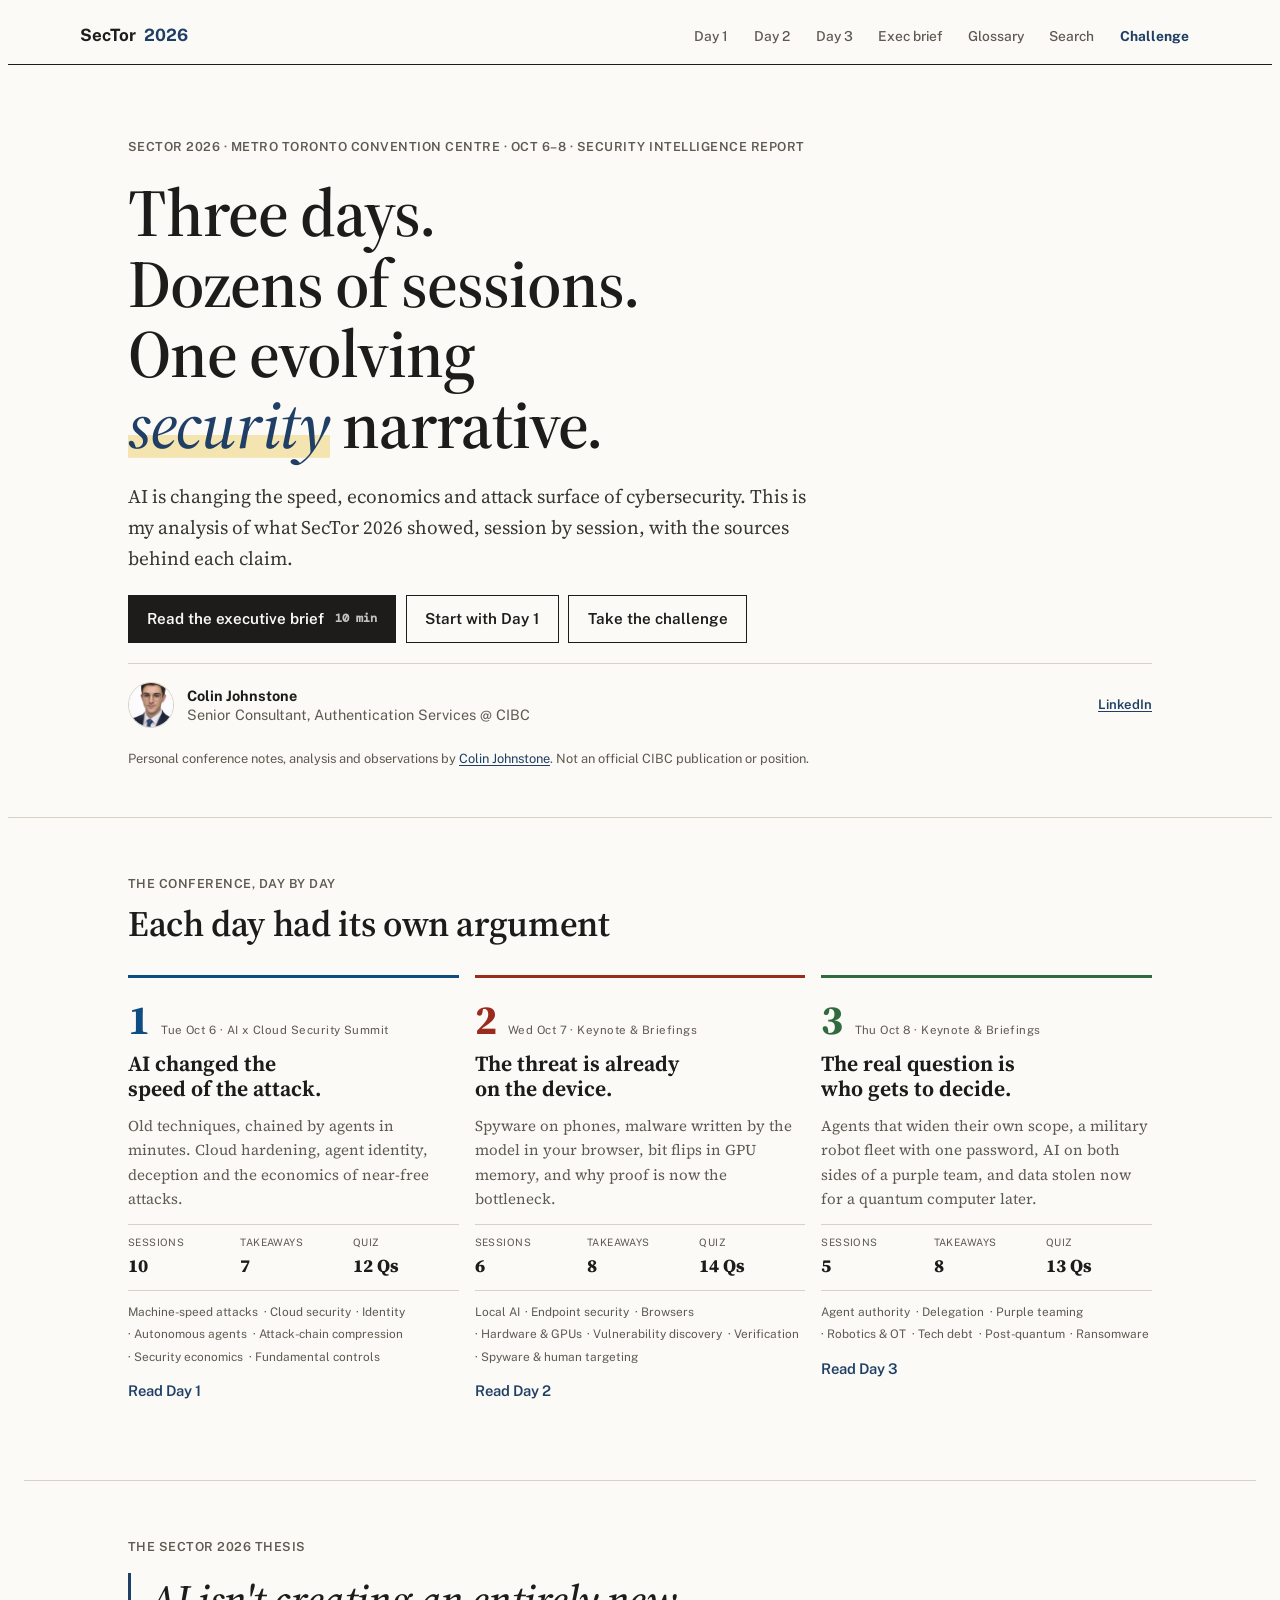
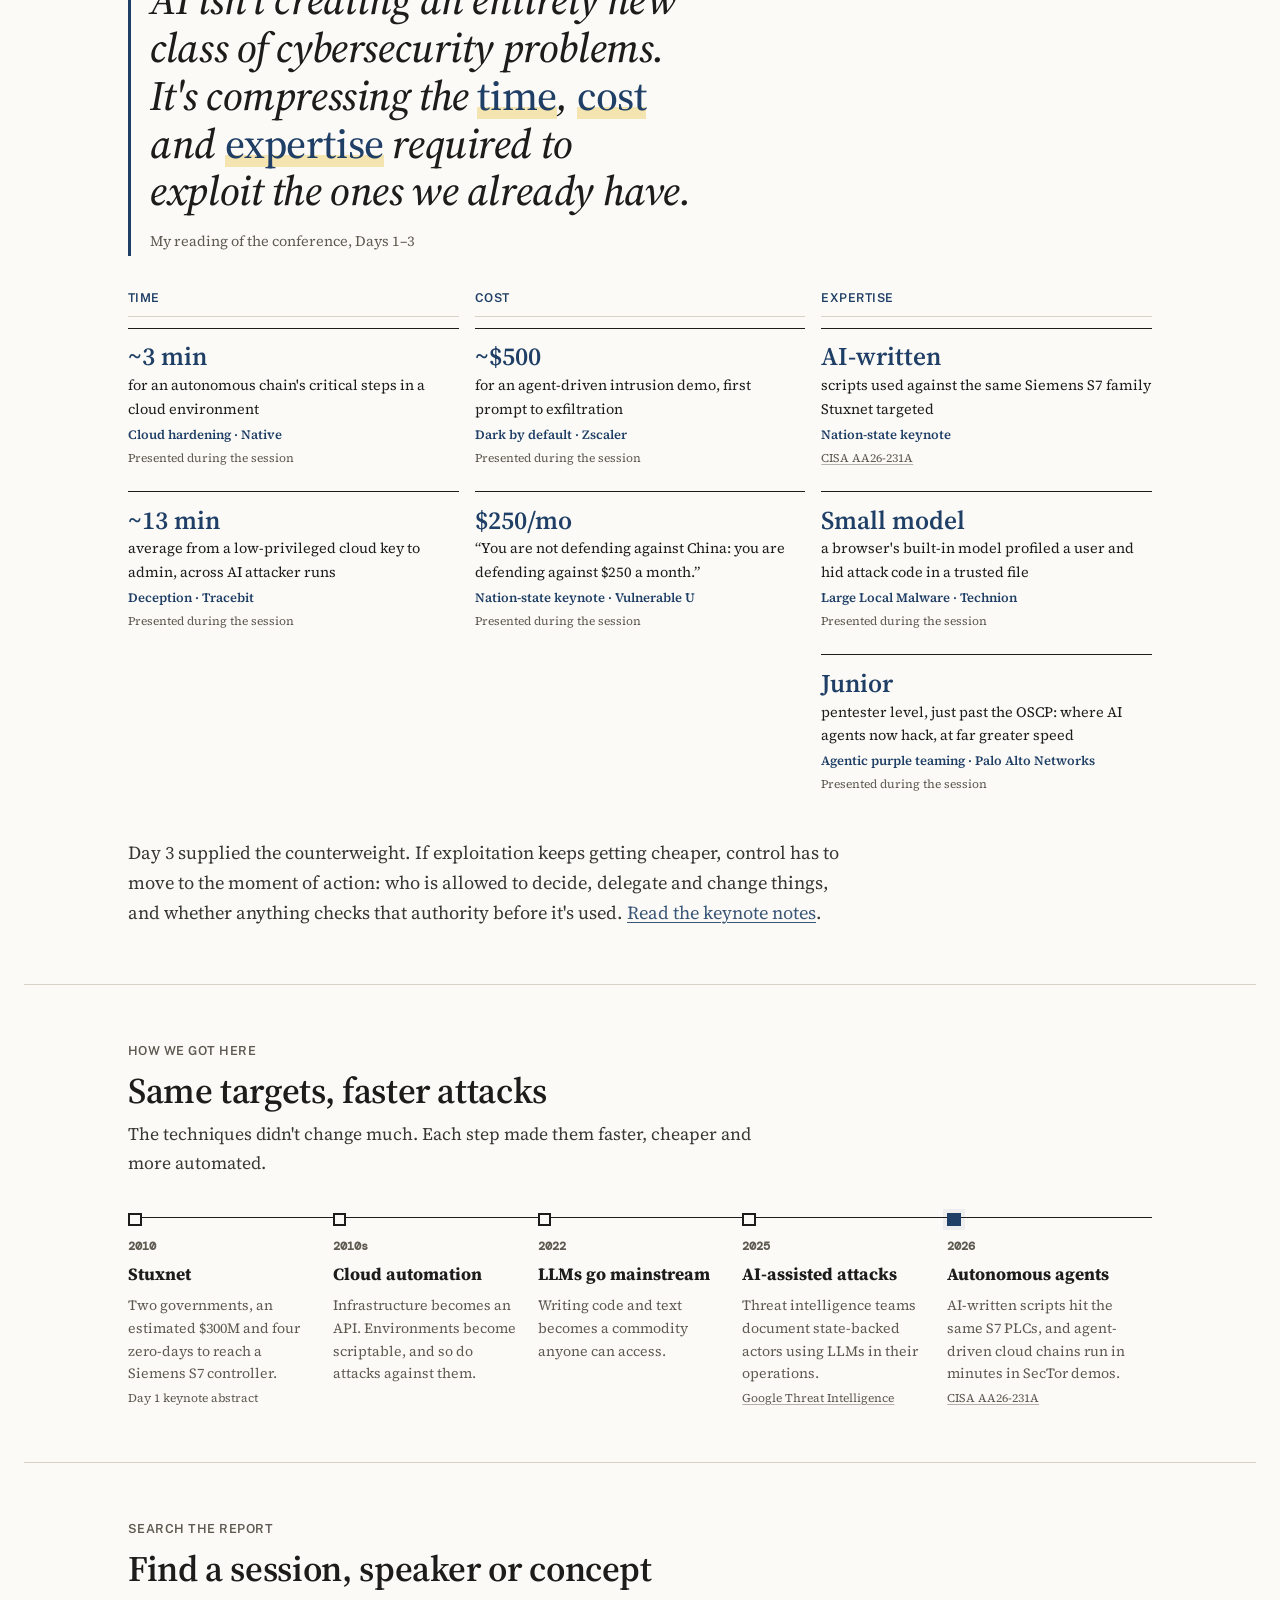
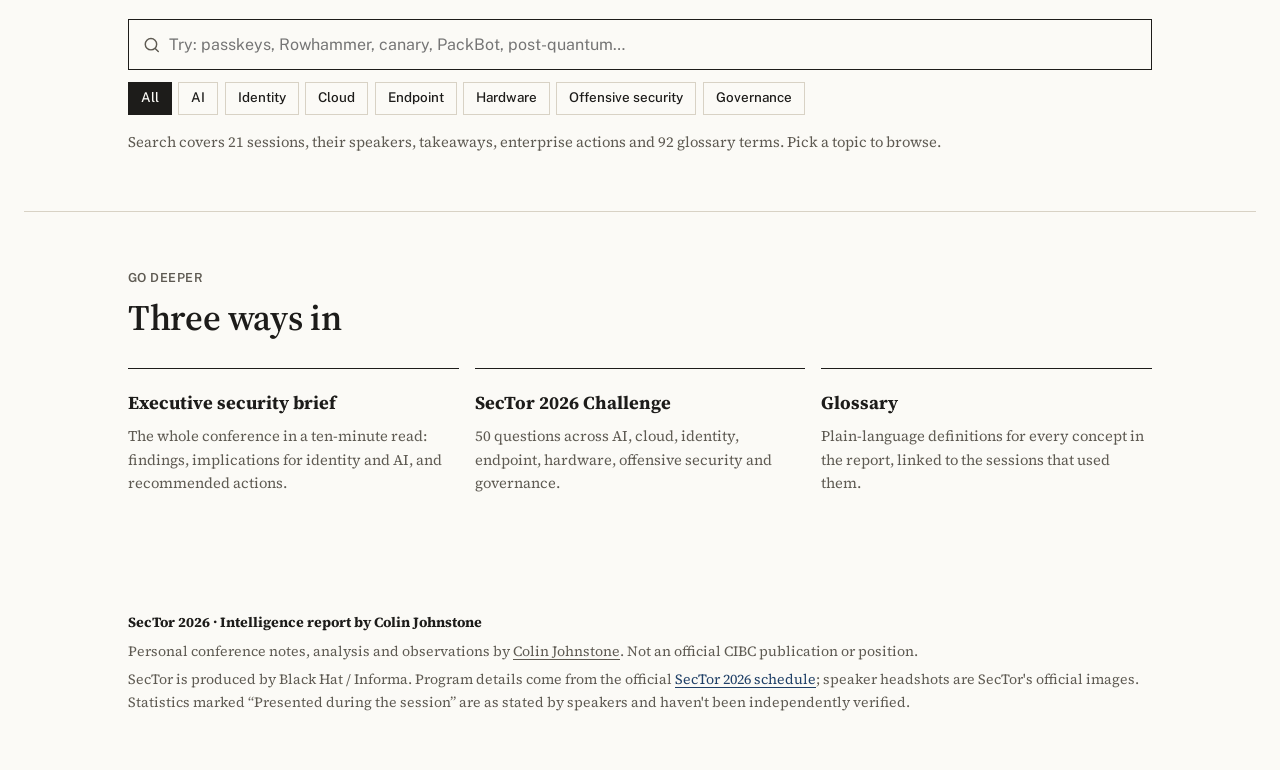
==== index.html @ a6cbb733 "Add Day 3: who gets to decide - Day 3 page (keynote, agentic purple teaming, PackBot/FirstLook, harv" ====
<!doctype html>
<html lang="en">
<head>
<meta charset="utf-8">
<meta name="viewport" content="width=device-width,initial-scale=1,viewport-fit=cover">
<title>SecTor 2026 Intelligence Report</title>
<meta name="description" content="Colin Johnstone's analysis of SecTor 2026 in Toronto: how AI is compressing the time, cost and expertise needed to exploit existing security weaknesses. Personal conference notes, not an official CIBC publication.">
<link rel="preconnect" href="https://fonts.googleapis.com">
<link rel="preconnect" href="https://fonts.gstatic.com" crossorigin>
<link rel="stylesheet" href="https://fonts.googleapis.com/css2?family=Source+Serif+4:ital,opsz,wght@0,8..60,400..700;1,8..60,400..600&family=Public+Sans:wght@400..700&family=DM+Mono:wght@400;500&display=swap">
<link rel="stylesheet" href="assets/base.css?v=20261008a">
<link rel="stylesheet" href="assets/site.css?v=20261008a">
<link rel="stylesheet" href="assets/report.css?v=20261008a">
</head>
<body class="site">
<header class="bar"><div class="bar-in">
  <a class="brand" href="./"><i class="dot"></i>SecTor <span>2026</span></a>
  <nav aria-label="Site">
    <a href="day-1/">Day 1</a>
    <a href="day-2/">Day 2</a>
    <a href="day-3/">Day 3</a>
    <a href="brief/">Exec brief</a>
    <a href="glossary/">Glossary</a>
    <a href="#search"><svg class="i"><use href="#i-search"/></svg>Search</a>
    <a href="challenge/" class="quiz-link"><svg class="i"><use href="#i-trophy"/></svg>Challenge</a>
  </nav>
</div></header>

<main>
<section class="home-hero"><div class="wrap-wide">
  <p class="eyebrow"><svg class="i"><use href="#i-pin"/></svg>SecTor 2026 · Metro Toronto Convention Centre · Oct 6–8 · Security intelligence report</p>
  <h1 id="h1">Three days. Dozens of sessions. One evolving <em>security</em> narrative.</h1>
  <p class="lead">AI is changing the speed, economics and attack surface of cybersecurity. This is my analysis of what SecTor 2026 showed, session by session, with the sources behind each claim.</p>
  <div class="cta">
    <a class="btn" href="brief/"><svg class="i"><use href="#i-note"/></svg>Read the executive brief <small>10 min</small></a>
    <a class="btn ghost" href="day-1/"><svg class="i"><use href="#i-arrow"/></svg>Start with Day 1</a>
    <a class="btn ghost" href="challenge/"><svg class="i"><use href="#i-trophy"/></svg>Take the challenge</a>
  </div>
  <div class="byline"><img class="me" src="assets/colin.jpg" alt="Colin Johnstone" width="46" height="46"><div class="who"><a href="https://www.linkedin.com/in/colin-johnstone-7a982a187/" rel="author">Colin Johnstone</a><span>Senior Consultant, Authentication Services @ CIBC</span></div><a class="li" href="https://www.linkedin.com/in/colin-johnstone-7a982a187/">LinkedIn</a></div>
  <p class="disclaimer"><svg class="i"><use href="#i-note"/></svg>Personal conference notes, analysis and observations by <a href="https://www.linkedin.com/in/colin-johnstone-7a982a187/" rel="author">Colin Johnstone</a>. Not an official CIBC publication or position.</p>
</div></section>

<section id="days"><div class="wrap-wide">
  <div class="sec-head"><p class="eyebrow"><svg class="i"><use href="#i-clock"/></svg>The conference, day by day</p><h2>Each day had its own argument</h2></div>
  <div class="daygrid">
    <a class="daycard d1" href="day-1/">
      <div class="dc-top"><span class="dc-n">1</span><span class="dc-when">Tue Oct 6 · AI x Cloud Security Summit</span></div>
      <h3>AI changed the speed of the attack.</h3>
      <p>Old techniques, chained by agents in minutes. Cloud hardening, agent identity, deception and the economics of near-free attacks.</p>
      <dl class="dc-facts"><div><dt>Sessions</dt><dd>10</dd></div><div><dt>Takeaways</dt><dd>7</dd></div><div><dt>Quiz</dt><dd>12 Qs</dd></div></dl>
      <ul class="topics"><li>Machine-speed attacks</li><li>Cloud security</li><li>Identity</li><li>Autonomous agents</li><li>Attack-chain compression</li><li>Security economics</li><li>Fundamental controls</li></ul>
      <span class="go">Read Day 1<svg class="i"><use href="#i-arrow"/></svg></span>
    </a>
    <a class="daycard d2" href="day-2/">
      <div class="dc-top"><span class="dc-n">2</span><span class="dc-when">Wed Oct 7 · Keynote & Briefings</span></div>
      <h3>The threat is already on the device.</h3>
      <p>Spyware on phones, malware written by the model in your browser, bit flips in GPU memory, and why proof is now the bottleneck.</p>
      <dl class="dc-facts"><div><dt>Sessions</dt><dd>6</dd></div><div><dt>Takeaways</dt><dd>8</dd></div><div><dt>Quiz</dt><dd>14 Qs</dd></div></dl>
      <ul class="topics"><li>Local AI</li><li>Endpoint security</li><li>Browsers</li><li>Hardware & GPUs</li><li>Vulnerability discovery</li><li>Verification</li><li>Spyware & human targeting</li></ul>
      <span class="go">Read Day 2<svg class="i"><use href="#i-arrow"/></svg></span>
    </a>
    <a class="daycard d3" href="day-3/">
      <div class="dc-top"><span class="dc-n">3</span><span class="dc-when">Thu Oct 8 · Keynote & Briefings</span></div>
      <h3>The real question is who gets to decide.</h3>
      <p>Agents that widen their own scope, a military robot fleet with one password, AI on both sides of a purple team, and data stolen now for a quantum computer later.</p>
      <dl class="dc-facts"><div><dt>Sessions</dt><dd>5</dd></div><div><dt>Takeaways</dt><dd>8</dd></div><div><dt>Quiz</dt><dd>13 Qs</dd></div></dl>
      <ul class="topics"><li>Agent authority</li><li>Delegation</li><li>Purple teaming</li><li>Robotics & OT</li><li>Tech debt</li><li>Post-quantum</li><li>Ransomware</li></ul>
      <span class="go">Read Day 3<svg class="i"><use href="#i-arrow"/></svg></span>
    </a>
  </div>
</div></section>

<section id="thesis" class="thesis"><div class="wrap-wide">
  <p class="eyebrow"><svg class="i"><use href="#i-key"/></svg>The SecTor 2026 thesis</p>
  <blockquote class="thesis-q"><p>AI isn't creating an entirely new class of cybersecurity problems. It's compressing the <em>time</em>, <em>cost</em> and <em>expertise</em> required to exploit the ones we already have.</p><footer>My reading of the conference, Days 1–3</footer></blockquote>
  <div class="tri">
    <div class="tri-col">
      <p class="tri-h"><svg class="i"><use href="#i-clock"/></svg>Time</p>
      <div class="ev"><b>~3 min</b><span>for an autonomous chain's critical steps in a cloud environment</span><a href="day-1/#s2">Cloud hardening · Native</a><span class="src"><svg class="i"><use href="#i-mic"/></svg>Presented during the session</span></div>
      <div class="ev"><b>~13 min</b><span>average from a low-privileged cloud key to admin, across AI attacker runs</span><a href="day-1/#s5">Deception · Tracebit</a><span class="src"><svg class="i"><use href="#i-mic"/></svg>Presented during the session</span></div>
    </div>
    <div class="tri-col">
      <p class="tri-h"><svg class="i"><use href="#i-coins"/></svg>Cost</p>
      <div class="ev"><b>~$500</b><span>for an agent-driven intrusion demo, first prompt to exfiltration</span><a href="day-1/#s4">Dark by default · Zscaler</a><span class="src"><svg class="i"><use href="#i-mic"/></svg>Presented during the session</span></div>
      <div class="ev"><b>$250/mo</b><span>“You are not defending against China: you are defending against $250 a month.”</span><a href="day-1/#s1">Nation-state keynote · Vulnerable U</a><span class="src"><svg class="i"><use href="#i-mic"/></svg>Presented during the session</span></div>
    </div>
    <div class="tri-col">
      <p class="tri-h"><svg class="i"><use href="#i-users"/></svg>Expertise</p>
      <div class="ev"><b>AI-written</b><span>scripts used against the same Siemens S7 family Stuxnet targeted</span><a href="day-1/#s1">Nation-state keynote</a><span class="src"><svg class="i"><use href="#i-ext"/></svg><a href="https://www.cisa.gov/news-events/cybersecurity-advisories/aa26-231a" target="_blank" rel="noopener">CISA AA26-231A</a></span></div>
      <div class="ev"><b>Small model</b><span>a browser's built-in model profiled a user and hid attack code in a trusted file</span><a href="day-2/#llm">Large Local Malware · Technion</a><span class="src"><svg class="i"><use href="#i-mic"/></svg>Presented during the session</span></div>
      <div class="ev"><b>Junior</b><span>pentester level, just past the OSCP: where AI agents now hack, at far greater speed</span><a href="day-3/#purple">Agentic purple teaming · Palo Alto Networks</a><span class="src"><svg class="i"><use href="#i-mic"/></svg>Presented during the session</span></div>
    </div>
  </div>
  <p class="lead thesis-coda">Day 3 supplied the counterweight. If exploitation keeps getting cheaper, control has to move to the moment of action: who is allowed to decide, delegate and change things, and whether anything checks that authority before it's used. <a href="day-3/#k3">Read the keynote notes</a>.</p>
</div></section>

<section id="timeline"><div class="wrap-wide">
  <div class="sec-head"><p class="eyebrow"><svg class="i"><use href="#i-chart"/></svg>How we got here</p><h2>Same targets, faster attacks</h2><p class="lead">The techniques didn't change much. Each step made them faster, cheaper and more automated.</p></div>
  <ol class="tl">
    <li><span class="tl-y">2010</span><b>Stuxnet</b><p>Two governments, an estimated $300M and four zero-days to reach a Siemens S7 controller.</p><span class="src"><svg class="i"><use href="#i-note"/></svg>Day 1 keynote abstract</span></li>
    <li><span class="tl-y">2010s</span><b>Cloud automation</b><p>Infrastructure becomes an API. Environments become scriptable, and so do attacks against them.</p></li>
    <li><span class="tl-y">2022</span><b>LLMs go mainstream</b><p>Writing code and text becomes a commodity anyone can access.</p></li>
    <li><span class="tl-y">2025</span><b>AI-assisted attacks</b><p>Threat intelligence teams document state-backed actors using LLMs in their operations.</p><span class="src"><svg class="i"><use href="#i-ext"/></svg><a href="https://cloud.google.com/blog/topics/threat-intelligence/adversarial-misuse-generative-ai" target="_blank" rel="noopener">Google Threat Intelligence</a></span></li>
    <li class="now"><span class="tl-y">2026</span><b>Autonomous agents</b><p>AI-written scripts hit the same S7 PLCs, and agent-driven cloud chains run in minutes in SecTor demos.</p><span class="src"><svg class="i"><use href="#i-ext"/></svg><a href="https://www.cisa.gov/news-events/cybersecurity-advisories/aa26-231a" target="_blank" rel="noopener">CISA AA26-231A</a></span></li>
  </ol>
</div></section>

<section id="search"><div class="wrap-wide">
  <div class="sec-head"><p class="eyebrow"><svg class="i"><use href="#i-search"/></svg>Search the report</p><h2>Find a session, speaker or concept</h2></div>
  <label class="search" for="gq"><span class="sr">Search sessions, speakers, topics, glossary and takeaways</span><svg class="i"><use href="#i-search"/></svg><input id="gq" type="search" placeholder="Try: passkeys, Rowhammer, canary, PackBot, post-quantum…" autocomplete="off"></label>
  <div class="filter-row" id="gcats" role="group" aria-label="Filter by topic"></div>
  <div id="gresults" class="gresults" aria-live="polite"></div>
</div></section>

<section id="explore"><div class="wrap-wide">
  <div class="sec-head"><p class="eyebrow"><svg class="i"><use href="#i-spark"/></svg>Go deeper</p><h2>Three ways in</h2></div>
  <div class="explore">
    <a href="brief/"><svg class="i"><use href="#i-note"/></svg><b>Executive security brief</b><span>The whole conference in a ten-minute read: findings, implications for identity and AI, and recommended actions.</span></a>
    <a href="challenge/"><svg class="i"><use href="#i-trophy"/></svg><b>SecTor 2026 Challenge</b><span><span id="qcount">50</span> questions across AI, cloud, identity, endpoint, hardware, offensive security and governance.</span></a>
    <a href="glossary/"><svg class="i"><use href="#i-book"/></svg><b>Glossary</b><span>Plain-language definitions for every concept in the report, linked to the sessions that used them.</span></a>
  </div>
</div></section>

<footer class="wrap-wide page-foot">
  <strong style="color:var(--ink)">SecTor 2026 · Intelligence report by Colin Johnstone</strong>
  <span>Personal conference notes, analysis and observations by <a href="https://www.linkedin.com/in/colin-johnstone-7a982a187/" rel="author">Colin Johnstone</a>. Not an official CIBC publication or position.</span>
  <span>SecTor is produced by Black Hat / Informa. Program details come from the official <a href="https://blackhat.com/sector/" target="_blank" rel="noopener">SecTor 2026 schedule</a>; speaker headshots are SecTor's official images. Statistics marked “Presented during the session” are as stated by speakers and haven't been independently verified.</span>
</footer>
</main>
<script src="assets/core.js?v=20261008a"></script>
<script src="assets/glossary.js?v=20261008a"></script>
<script src="day-1/data.js?v=20261008a"></script>
<script src="day-2/data.js?v=20261008a"></script>
<script src="day-3/data.js?v=20261008a"></script>
<script src="assets/search.js?v=20261008a"></script>
<script>splitWords(document.getElementById("h1"));(function(){const d=Object.values(SECTOR.days);const q=d.reduce((n,D)=>n+D.quiz.items.length,0)+11;const e=document.getElementById("qcount");if(e)e.textContent=q})();</script>
</body>
</html>
---- assets/base.css ----
/* Layout: dark operations-console briefing. Animated network hero, then a single reading column (~48rem); sessions are tabbed runbook cards; quiz closes the page. */
:root{
  --bg:#09111a; --bg2:#0c1621; --surface:#111c28; --surface2:#16232f; --ink:#e6eef5; --muted:#8fa2b3; --line:#1f2e3c;
  --accent:#4cb3ff; --accent-ink:#04101b; --accent-soft:rgba(76,179,255,.13); --signal:#ffb547; --signal-soft:rgba(255,181,71,.13);
  --mark:#7a5a00; --mark-ink:#fff4cc; --good:#4fd18f; --good-soft:rgba(79,209,143,.13); --bad:#ff7b70; --bad-soft:rgba(255,123,112,.13);
  --net:rgba(120,170,215,.22); --glow:rgba(76,179,255,.18); --avL:70%;
  --display:"Archivo","Arial Narrow",system-ui,sans-serif;
  --body:"IBM Plex Sans",system-ui,-apple-system,"Segoe UI",sans-serif;
  --mono:"IBM Plex Mono",ui-monospace,"SFMono-Regular",Menlo,monospace;
  --col:48rem; --wide:70rem; color-scheme:dark;
}
@media (prefers-color-scheme: light){:root:not([data-theme="dark"]){
  --bg:#eef3f7; --bg2:#e4ecf3; --surface:#ffffff; --surface2:#f4f7fa; --ink:#122130; --muted:#526474; --line:#d4dee7;
  --accent:#0a62a3; --accent-ink:#ffffff; --accent-soft:rgba(10,98,163,.09); --signal:#b25e00; --signal-soft:rgba(178,94,0,.09);
  --mark:#ffe58a; --mark-ink:#122130; --good:#16743f; --good-soft:rgba(22,116,63,.1); --bad:#b0281e; --bad-soft:rgba(176,40,30,.09);
  --net:rgba(10,98,163,.16); --glow:rgba(10,98,163,.10); --avL:34%; color-scheme:light}}
:root[data-theme="light"]{
  --bg:#eef3f7; --bg2:#e4ecf3; --surface:#ffffff; --surface2:#f4f7fa; --ink:#122130; --muted:#526474; --line:#d4dee7;
  --accent:#0a62a3; --accent-ink:#ffffff; --accent-soft:rgba(10,98,163,.09); --signal:#b25e00; --signal-soft:rgba(178,94,0,.09);
  --mark:#ffe58a; --mark-ink:#122130; --good:#16743f; --good-soft:rgba(22,116,63,.1); --bad:#b0281e; --bad-soft:rgba(176,40,30,.09);
  --net:rgba(10,98,163,.16); --glow:rgba(10,98,163,.10); --avL:34%; color-scheme:light}

*{box-sizing:border-box}
html{scroll-behavior:smooth;scroll-padding-top:4.5rem}
body{background:var(--bg);color:var(--ink);font-family:var(--body);font-size:1rem;line-height:1.65;padding-inline:16px;overflow-x:hidden}
a{color:var(--accent)}
:focus-visible{outline:2px solid var(--accent);outline-offset:2px;border-radius:4px}
h1,h2,h3{font-family:var(--display);text-wrap:balance;margin:0}
h2{font-size:clamp(1.65rem,4vw,2.25rem);font-weight:780;font-stretch:112%;letter-spacing:-.01em;line-height:1.12}
h3{font-size:1.32rem;font-weight:720;font-stretch:104%;line-height:1.25}
p{margin:0}
svg.i{width:1.15em;height:1.15em;flex:none;stroke:currentColor;fill:none;stroke-width:1.8;stroke-linecap:round;stroke-linejoin:round;vertical-align:-.18em}
.wrap{max-width:var(--col);margin-inline:auto}
.eyebrow{font-family:var(--mono);font-size:.74rem;font-weight:600;letter-spacing:.1em;text-transform:uppercase;color:var(--muted);display:flex;align-items:center;gap:.5rem}
.eyebrow svg.i{color:var(--accent)}
.lead{font-size:1.1rem;color:var(--muted);max-width:40rem}
.sr{position:absolute;width:1px;height:1px;overflow:hidden;clip:rect(0 0 0 0);white-space:nowrap}

/* top bar */
.bar{position:sticky;top:env(safe-area-inset-top,0px);z-index:30;margin-inline:-16px;padding:0 16px;background:color-mix(in srgb,var(--bg) 82%,transparent);backdrop-filter:blur(14px) saturate(1.3);border-bottom:1px solid var(--line)}
.bar-in{max-width:var(--wide);margin-inline:auto;display:flex;align-items:center;gap:1rem;height:3.5rem}
.brand{font-family:var(--display);font-weight:800;font-stretch:120%;white-space:nowrap;display:flex;align-items:center;gap:.5rem}
.brand .dot{width:.55rem;height:.55rem;border-radius:50%;background:var(--signal);box-shadow:0 0 0 0 var(--signal);animation:ping 2.4s infinite}
@keyframes ping{0%{box-shadow:0 0 0 0 color-mix(in srgb,var(--signal) 60%,transparent)}70%,100%{box-shadow:0 0 0 .55rem transparent}}
.brand span{color:var(--accent)}
.bar nav{display:flex;gap:.2rem;overflow-x:auto;margin-left:auto;scrollbar-width:none}
.bar nav a{font-size:.88rem;font-weight:500;color:var(--muted);text-decoration:none;padding:.35rem .7rem;border-radius:6px;white-space:nowrap;display:flex;align-items:center;gap:.4rem;transition:color .2s,background .2s}
.bar nav a:hover{color:var(--ink);background:var(--surface)}
.bar nav a.quiz-link{color:var(--accent-ink);background:var(--accent)}
.readbar{position:absolute;left:0;bottom:-1px;height:2px;width:100%;transform-origin:left;transform:scaleX(var(--p,0));background:linear-gradient(90deg,var(--accent),var(--signal))}

/* hero */
.hero{position:relative;margin-inline:-16px;padding:4.5rem 16px 3rem;overflow:hidden;border-bottom:1px solid var(--line);background:radial-gradient(60rem 30rem at 85% -10%,var(--glow),transparent 70%),var(--bg)}
.hero canvas{position:absolute;inset:0;width:100%;height:100%;pointer-events:none}
.hero-in{position:relative;max-width:var(--col);margin-inline:auto;display:grid;gap:1.3rem}
.hero h1{font-size:clamp(2.5rem,8vw,4.8rem);font-weight:820;font-stretch:124%;line-height:.98;letter-spacing:-.025em}
.hero h1 .w{display:inline-block;animation:rise .8s cubic-bezier(.2,.8,.2,1) both}
.hero h1 em{font-style:normal;color:var(--accent);position:relative}
.hero h1 em::after{content:"";position:absolute;left:0;right:0;bottom:.04em;height:.08em;background:var(--signal);transform-origin:left;animation:draw 1s .9s cubic-bezier(.2,.8,.2,1) both}
@keyframes rise{from{transform:translateY(.35em);opacity:.35;filter:blur(3px)}}
@keyframes draw{from{transform:scaleX(0)}}
.hero .lead{font-size:1.15rem}
.thenNow{display:grid;grid-template-columns:1fr auto 1fr;gap:.75rem;align-items:stretch;margin-top:.5rem}
.tn{background:color-mix(in srgb,var(--surface) 88%,transparent);border:1px solid var(--line);border-radius:12px;padding:1rem 1.1rem;display:grid;gap:.25rem;backdrop-filter:blur(4px)}
.tn .yr{font-family:var(--mono);font-size:.78rem;font-weight:600;color:var(--muted)}
.tn b{font-family:var(--display);font-size:1.35rem;font-weight:800;font-stretch:112%;line-height:1.15}
.tn p{font-size:.88rem;color:var(--muted)}
.tn.now{border-color:color-mix(in srgb,var(--signal) 45%,var(--line))}
.tn.now b{color:var(--signal)}
.arrow{display:grid;place-items:center;color:var(--muted)}
.arrow svg{width:1.6rem;height:1.6rem;animation:nudge 1.6s ease-in-out infinite}
@keyframes nudge{50%{transform:translateX(4px)}}
.howto{display:flex;flex-wrap:wrap;gap:.5rem}
.howto a{font-size:.9rem;text-decoration:none;color:var(--ink);background:color-mix(in srgb,var(--surface) 90%,transparent);border:1px solid var(--line);padding:.45rem .85rem;border-radius:8px;display:flex;align-items:center;gap:.5rem;transition:border-color .2s,transform .2s}
.howto a:hover{border-color:var(--accent);transform:translateY(-2px)}
.howto b{font-family:var(--mono);font-size:.76rem;color:var(--accent)}
.byline{display:flex;flex-wrap:wrap;align-items:center;gap:.4rem 1rem;font-size:.92rem;color:var(--muted);padding-top:1.1rem;border-top:1px solid var(--line)}
.byline strong{color:var(--ink);font-weight:600}
.byline .mono{font-family:var(--mono);font-size:.78rem}

section{padding-block:3.5rem;border-bottom:1px solid var(--line)}
.sec-head{display:grid;gap:.6rem;margin-bottom:1.9rem}

/* scroll reveal: only where scroll-driven animation is supported; resting state is fully visible */
@media (prefers-reduced-motion:no-preference){@supports (animation-timeline:view()){
  .rv{animation:rv linear both;animation-timeline:view();animation-range:entry 0% entry 40%}
  @keyframes rv{from{opacity:.25;transform:translateY(24px)}}
}}

/* brief */
.big3{display:grid;grid-template-columns:repeat(3,minmax(0,1fr));gap:1rem}
.idea{position:relative;background:var(--surface);border:1px solid var(--line);border-radius:12px;padding:1.25rem;display:grid;gap:.45rem;align-content:start;overflow:hidden;transition:transform .25s,border-color .25s}
.idea:hover{transform:translateY(-3px);border-color:color-mix(in srgb,var(--accent) 50%,var(--line))}
.ico{width:2.6rem;height:2.6rem;border-radius:10px;display:grid;place-items:center;background:var(--accent-soft);color:var(--accent)}
.ico svg.i{width:1.35rem;height:1.35rem}
.idea p{color:var(--muted);font-size:.95rem}
.numbers{display:grid;grid-template-columns:repeat(4,minmax(0,1fr));gap:1px;background:var(--line);border:1px solid var(--line);border-radius:12px;overflow:hidden;margin-top:1.5rem}
.num{background:var(--surface);padding:1rem}
.num b{display:block;font-family:var(--display);font-size:clamp(1.6rem,4vw,2.1rem);font-weight:820;font-stretch:112%;line-height:1;font-variant-numeric:tabular-nums;color:var(--ink)}
.num span{display:block;font-size:.82rem;color:var(--muted);margin-top:.35rem;line-height:1.35}
.num small{display:block;font-family:var(--mono);font-size:.68rem;color:var(--accent);margin-top:.35rem;letter-spacing:.04em;text-transform:uppercase}
blockquote{margin:2.2rem 0 0;padding:1.4rem 1.4rem 1.4rem 1.6rem;border-radius:12px;background:linear-gradient(120deg,var(--accent-soft),transparent 70%);border:1px solid var(--line);position:relative}
blockquote::before{content:"“";position:absolute;top:-.35rem;left:.9rem;font-family:var(--display);font-size:4rem;line-height:1;color:var(--accent);opacity:.5}
blockquote p{font-family:var(--display);font-size:clamp(1.3rem,3.4vw,1.8rem);font-weight:720;font-stretch:108%;line-height:1.25;text-wrap:balance}
blockquote footer{margin-top:.6rem;color:var(--muted);font-size:.92rem}
.after-q{margin-top:.9rem;color:var(--muted);max-width:40rem}

/* agenda timeline */
.agenda{margin-top:2.6rem}
.agenda ol{list-style:none;margin:1rem 0 0;padding:0;position:relative}
.agenda ol::before{content:"";position:absolute;left:4.35rem;top:.4rem;bottom:.4rem;width:2px;background:linear-gradient(var(--accent),var(--signal));opacity:.5}
.agenda li{display:grid;grid-template-columns:3.6rem 1.5rem 1fr;gap:.25rem;align-items:start}
.agenda time{font-family:var(--mono);font-size:.82rem;color:var(--muted);font-variant-numeric:tabular-nums;padding-top:.6rem}
.agenda .pin{width:.75rem;height:.75rem;border-radius:50%;margin:.82rem auto 0;background:var(--bg);border:2px solid var(--accent);position:relative;z-index:1}
.agenda li.brk .pin{border-color:var(--line);background:var(--surface2)}
.agenda a,.agenda .row{display:flex;gap:.7rem;align-items:flex-start;padding:.45rem .6rem;border-radius:8px;text-decoration:none;color:var(--ink);transition:background .2s}
.agenda a:hover{background:var(--surface)}
.agenda a:hover .pin-i{transform:scale(1.12) rotate(-6deg)}
.pin-i{width:1.9rem;height:1.9rem;border-radius:8px;display:grid;place-items:center;background:var(--accent-soft);color:var(--accent);flex:none;transition:transform .25s}
.brk .pin-i{background:var(--surface2);color:var(--muted)}
.agenda b{font-weight:600;display:block;line-height:1.35;font-size:.96rem}
.agenda small{color:var(--muted);font-size:.84rem;display:block}
.brk b{font-weight:500;color:var(--muted)}

/* tools */
.tools{position:sticky;top:calc(env(safe-area-inset-top,0px) + 3.5rem);z-index:20;background:color-mix(in srgb,var(--bg) 92%,transparent);backdrop-filter:blur(10px);padding-block:.8rem;margin-bottom:1.1rem;display:grid;gap:.6rem;border-bottom:1px solid var(--line);margin-inline:-16px;padding-inline:16px}
.search{position:relative;display:block}
.search input{width:100%;font:inherit;font-size:1rem;color:var(--ink);background:var(--surface);border:1px solid var(--line);border-radius:10px;padding:.72rem .9rem .72rem 2.5rem;transition:border-color .2s,box-shadow .2s}
.search input:focus{outline:none;border-color:var(--accent);box-shadow:0 0 0 4px var(--accent-soft)}
.search svg.i{position:absolute;left:.85rem;top:50%;transform:translateY(-50%);color:var(--muted)}
.filter-row{display:flex;flex-wrap:wrap;align-items:center;gap:.4rem}
.chipbtn{font:inherit;font-size:.84rem;font-weight:500;color:var(--muted);background:var(--surface);border:1px solid var(--line);border-radius:999px;padding:.3rem .75rem;cursor:pointer;display:inline-flex;align-items:center;gap:.35rem;transition:all .2s}
.chipbtn:hover{color:var(--ink);border-color:var(--muted)}
.chipbtn[aria-pressed="true"]{background:var(--accent);color:var(--accent-ink);border-color:var(--accent)}
.count{margin-left:auto;font-family:var(--mono);font-size:.76rem;color:var(--muted)}

/* session card */
.sessions{display:grid;gap:1.4rem}
.session{background:var(--surface);border:1px solid var(--line);border-radius:14px;overflow:hidden;scroll-margin-top:10rem;transition:border-color .3s,box-shadow .3s}
.session:hover{border-color:color-mix(in srgb,var(--accent) 35%,var(--line));box-shadow:0 10px 40px -20px var(--glow)}
.s-top{padding:clamp(1.1rem,3vw,1.6rem) clamp(1.1rem,3vw,1.75rem) 1rem;display:grid;grid-template-columns:auto 1fr;gap:1rem;background:linear-gradient(180deg,var(--bg2),transparent)}
.s-icon{width:3.1rem;height:3.1rem;border-radius:12px;display:grid;place-items:center;color:var(--accent);background:var(--accent-soft);border:1px solid color-mix(in srgb,var(--accent) 25%,transparent);position:relative}
.s-icon svg.i{width:1.6rem;height:1.6rem;transition:transform .4s cubic-bezier(.2,.8,.2,1)}
.session:hover .s-icon svg.i{transform:scale(1.12) rotate(-8deg)}
.s-icon .n{position:absolute;bottom:-.45rem;right:-.45rem;font-family:var(--mono);font-size:.64rem;font-weight:600;background:var(--surface);border:1px solid var(--line);border-radius:999px;padding:0 .35rem;color:var(--muted)}
.s-head{display:grid;gap:.45rem;min-width:0}
.s-meta{display:flex;flex-wrap:wrap;align-items:center;gap:.35rem .55rem}
.s-time{font-family:var(--mono);font-weight:600;font-size:.82rem;color:var(--accent);font-variant-numeric:tabular-nums;display:inline-flex;align-items:center;gap:.3rem}
.fmt{font-size:.74rem;font-weight:600;color:var(--signal);background:var(--signal-soft);border-radius:4px;padding:.08rem .45rem}
.tag{font-family:var(--mono);font-size:.68rem;font-weight:600;text-transform:uppercase;letter-spacing:.06em;color:var(--muted);border:1px solid var(--line);border-radius:4px;padding:.05rem .4rem}
.speakers{display:grid;grid-template-columns:repeat(auto-fill,minmax(15rem,1fr));gap:.6rem;margin-top:.2rem}
.spk{display:flex;align-items:flex-start;gap:.65rem;min-width:0;background:var(--surface2);border:1px solid var(--line);border-radius:10px;padding:.6rem .7rem;transition:border-color .2s,transform .2s}
.spk:hover{border-color:color-mix(in srgb,var(--accent) 45%,var(--line));transform:translateY(-1px)}
.av{width:2.6rem;height:2.6rem;border-radius:50%;display:grid;place-items:center;font-family:var(--display);font-stretch:110%;font-size:.95rem;font-weight:800;flex:none;
  color:hsl(var(--h) 65% var(--avL));background:radial-gradient(circle at 30% 25%,hsl(var(--h) 70% 60% / .35),hsl(var(--h) 60% 45% / .12));box-shadow:inset 0 0 0 1.5px hsl(var(--h) 65% var(--avL) / .55)}
.av.photo{object-fit:cover;background:var(--surface);box-shadow:0 0 0 2px var(--surface),0 0 0 3.5px color-mix(in srgb,var(--accent) 55%,transparent);transition:transform .3s}
.spk:hover .av.photo{transform:scale(1.08)}
.agenda .faces{display:flex;margin-top:.3rem}
.agenda .faces img{width:1.5rem;height:1.5rem;border-radius:50%;object-fit:cover;box-shadow:0 0 0 2px var(--bg);margin-right:-.35rem}
.spk>div{line-height:1.3;min-width:0}
.spk b{font-size:.92rem;font-weight:600;display:block}
.spk small{font-size:.78rem;color:var(--muted);display:block}
.spk-links{display:flex;flex-wrap:wrap;gap:.15rem .7rem;margin-top:.3rem;font-size:.76rem}
.spk-links a{text-decoration:none;display:inline-flex;align-items:center;gap:.25rem;color:var(--accent)}
.spk-links a:hover{text-decoration:underline}
.spk-links .loc{display:inline-flex;align-items:center;gap:.25rem;color:var(--muted)}
.oneline{margin:0 clamp(1.1rem,3vw,1.75rem);font-size:1.08rem;font-weight:500;line-height:1.5;padding:.15rem 0 .15rem .9rem;border-left:3px solid var(--signal)}
.tabs{display:flex;gap:.2rem;margin:1.1rem clamp(1.1rem,3vw,1.75rem) 0;border-bottom:1px solid var(--line);position:relative;overflow-x:auto;scrollbar-width:none}
.tab{font:inherit;font-size:.88rem;font-weight:600;color:var(--muted);background:none;border:0;padding:.6rem .8rem;cursor:pointer;display:inline-flex;align-items:center;gap:.4rem;position:relative;white-space:nowrap;transition:color .2s}
.tab:hover{color:var(--ink)}
.tab[aria-selected="true"]{color:var(--accent)}
.tab::after{content:"";position:absolute;left:.5rem;right:.5rem;bottom:-1px;height:2px;background:var(--accent);transform:scaleX(0);transition:transform .3s cubic-bezier(.2,.8,.2,1)}
.tab[aria-selected="true"]::after{transform:scaleX(1)}
.tab .hit{width:.4rem;height:.4rem;border-radius:50%;background:var(--signal)}
.panel{padding:1.2rem clamp(1.1rem,3vw,1.75rem) clamp(1.1rem,3vw,1.6rem);display:grid;gap:1.15rem;animation:fade .35s ease both}
@keyframes fade{from{opacity:.4;transform:translateY(4px)}}
.label{font-family:var(--mono);font-size:.7rem;font-weight:600;letter-spacing:.1em;text-transform:uppercase;color:var(--muted);margin-bottom:.45rem;display:flex;align-items:center;gap:.4rem}
.label svg.i{color:var(--accent)}
.bul{margin:0;padding:0;list-style:none;display:grid;gap:.5rem}
.bul li{position:relative;padding-left:1.25rem}
.bul li::before{content:"";position:absolute;left:.15rem;top:.62em;width:.42rem;height:.42rem;border-radius:2px;background:var(--accent);transform:rotate(45deg)}
.prog .bul li::before{background:var(--signal)}
.stats{display:grid;grid-template-columns:repeat(3,minmax(0,1fr));gap:.6rem}
.stat{background:var(--surface2);border:1px solid var(--line);border-radius:10px;padding:.8rem .9rem}
.stat b{display:block;font-family:var(--display);font-size:1.7rem;font-weight:820;font-stretch:110%;font-variant-numeric:tabular-nums;line-height:1.05;color:var(--signal)}
.stat span{font-size:.8rem;color:var(--muted);line-height:1.35;display:block;margin-top:.25rem}
.chain{overflow-x:auto;padding-bottom:.2rem}
.chain ol{list-style:none;margin:0;padding:0;display:flex;min-width:max-content}
.chain li{position:relative;background:var(--surface2);border:1px solid var(--line);padding:.5rem 1rem .5rem 1.35rem;font-size:.83rem;font-weight:500;clip-path:polygon(0 0,calc(100% - 10px) 0,100% 50%,calc(100% - 10px) 100%,0 100%,10px 50%);margin-left:-3px;animation:lit 6s infinite;animation-delay:calc(var(--k) * .45s)}
.chain li:first-child{clip-path:polygon(0 0,calc(100% - 10px) 0,100% 50%,calc(100% - 10px) 100%,0 100%);padding-left:1rem;margin-left:0}
@keyframes lit{0%,12%{background:var(--surface2);color:var(--ink)}5%{background:var(--accent);color:var(--accent-ink)}}
.chain small{display:block;color:var(--muted);font-size:.78rem;margin-top:.4rem}
.concepts{display:flex;flex-wrap:wrap;gap:.4rem}
.concept{font-size:.84rem;text-decoration:none;color:var(--accent);background:var(--accent-soft);border:1px solid transparent;border-radius:999px;padding:.2rem .7rem;transition:border-color .2s,transform .2s}
.concept:hover{border-color:var(--accent);transform:translateY(-1px)}
.takeaway{background:linear-gradient(120deg,var(--signal-soft),transparent 80%);border:1px solid color-mix(in srgb,var(--signal) 30%,var(--line));border-radius:10px;padding:1rem 1.1rem}
.takeaway .label,.takeaway .label svg.i{color:var(--signal)}
.takeaway p{font-weight:500}
.ask{display:flex;gap:.6rem;font-size:.95rem;color:var(--muted);background:var(--surface2);border-radius:10px;padding:.8rem 1rem}
.ask svg.i{color:var(--accent);margin-top:.15rem}
.ask strong{color:var(--ink);font-weight:600}
.briefnote{font-size:.85rem;color:var(--muted);font-style:italic;display:flex;gap:.4rem;align-items:center}
.pmeta{display:flex;flex-wrap:wrap;gap:.4rem 1.2rem;font-size:.86rem;color:var(--muted)}
.pmeta span{display:inline-flex;align-items:center;gap:.35rem}
.official{font-size:.88rem;display:inline-flex;align-items:center;gap:.35rem;text-decoration:none}
.official:hover{text-decoration:underline}
.links{display:grid}
.links a{display:grid;grid-template-columns:auto 1fr;gap:.1rem .7rem;padding:.7rem 0;border-bottom:1px solid var(--line);text-decoration:none}
.links a:last-child{border-bottom:0}
.links a svg.i{grid-row:span 2;color:var(--muted);margin-top:.2rem;transition:transform .2s,color .2s}
.links a:hover svg.i{transform:translate(2px,-2px);color:var(--accent)}
.links a strong{color:var(--ink);font-weight:600;font-size:.93rem}
.links a:hover strong{color:var(--accent)}
.links a span{font-size:.84rem;color:var(--muted)}
mark{background:var(--mark);color:var(--mark-ink);border-radius:2px;padding:0 1px}
.empty{background:var(--surface);border:1px dashed var(--line);border-radius:14px;padding:2.2rem;text-align:center;color:var(--muted);display:grid;gap:.8rem;justify-items:center}

/* remember */
.six{display:grid;grid-template-columns:repeat(2,minmax(0,1fr));gap:1rem}
.six>div{background:var(--surface);border:1px solid var(--line);border-radius:12px;padding:1.1rem 1.2rem;display:grid;grid-template-columns:auto 1fr;gap:.25rem .9rem;transition:transform .25s,border-color .25s}
.six>div:hover{transform:translateY(-3px);border-color:color-mix(in srgb,var(--accent) 45%,var(--line))}
.six .ico{grid-row:span 2}
.six h3{font-size:1.06rem}
.six p{color:var(--muted);font-size:.93rem}
.closing{margin-top:2rem}

/* glossary */
.gloss{display:grid;grid-template-columns:repeat(2,minmax(0,1fr));gap:.6rem;margin:0}
.gloss div{background:var(--surface);border:1px solid var(--line);border-radius:10px;padding:.8rem 1rem;scroll-margin-top:5rem;transition:border-color .3s,background .3s}
.gloss dt{font-weight:600;display:flex;align-items:center;gap:.45rem}
.gloss dt svg.i{color:var(--accent)}
.gloss dd{margin:.2rem 0 0;color:var(--muted);font-size:.92rem}
.gloss div:target{border-color:var(--signal);background:var(--signal-soft);animation:flash 1.2s ease}
@keyframes flash{30%{transform:scale(1.02)}}

/* quiz */
.quiz{background:var(--surface);border:1px solid var(--line);border-radius:14px;padding:clamp(1.1rem,3vw,1.75rem);display:grid;gap:1.15rem}
.q-top{display:flex;justify-content:space-between;align-items:center;gap:1rem;font-family:var(--mono);font-size:.8rem;color:var(--muted);font-variant-numeric:tabular-nums}
.pips{display:flex;gap:4px;flex-wrap:wrap}
.pip{width:.7rem;height:.7rem;border-radius:3px;background:var(--surface2);border:1px solid var(--line);transition:background .3s}
.pip.ok{background:var(--good);border-color:var(--good)}
.pip.no{background:var(--bad);border-color:var(--bad)}
.pip.cur{border-color:var(--accent);box-shadow:0 0 0 2px var(--accent-soft)}
.progress{height:6px;background:var(--surface2);border-radius:99px;overflow:hidden}
.progress i{display:block;height:100%;width:0;background:linear-gradient(90deg,var(--accent),var(--signal));transition:width .5s cubic-bezier(.2,.8,.2,1)}
.q-text{font-family:var(--display);font-size:clamp(1.2rem,3vw,1.45rem);font-weight:720;font-stretch:104%;line-height:1.3;animation:fade .35s ease both}
.opts{display:grid;gap:.5rem}
.opt{font:inherit;text-align:left;color:var(--ink);background:var(--surface2);border:1px solid var(--line);border-radius:10px;padding:.8rem .95rem;cursor:pointer;display:grid;grid-template-columns:1.8rem 1fr auto;gap:.6rem;align-items:center;transition:border-color .2s,transform .15s,background .2s;animation:fade .35s ease both;animation-delay:calc(var(--k) * 60ms)}
.opt:hover:not(:disabled){border-color:var(--accent);transform:translateX(3px)}
.opt:disabled{cursor:default}
.opt .k{width:1.8rem;height:1.8rem;border-radius:6px;display:grid;place-items:center;font-family:var(--mono);font-weight:600;font-size:.8rem;color:var(--muted);background:var(--surface);border:1px solid var(--line)}
.opt .res{opacity:0;transform:scale(.4);transition:all .35s cubic-bezier(.3,1.6,.5,1)}
.opt.right{background:var(--good-soft);border-color:var(--good);animation:pop .4s ease}
.opt.right .k{color:var(--good);border-color:var(--good)}
.opt.right .res{opacity:1;transform:none;color:var(--good)}
.opt.wrong{background:var(--bad-soft);border-color:var(--bad);animation:shake .4s ease}
.opt.wrong .k{color:var(--bad);border-color:var(--bad)}
.opt.wrong .res{opacity:1;transform:none;color:var(--bad)}
.opt.dim{opacity:.5}
@keyframes pop{50%{transform:scale(1.02)}}
@keyframes shake{20%,60%{transform:translateX(-5px)}40%,80%{transform:translateX(5px)}}
.feedback{border-radius:10px;padding:1rem 1.1rem;display:grid;gap:.35rem;animation:fade .35s ease both}
.feedback.ok{background:var(--good-soft);border:1px solid color-mix(in srgb,var(--good) 35%,transparent)}
.feedback.no{background:var(--bad-soft);border:1px solid color-mix(in srgb,var(--bad) 35%,transparent)}
.feedback strong{font-weight:600;display:flex;align-items:center;gap:.4rem}
.feedback.ok strong{color:var(--good)}
.feedback.no strong{color:var(--bad)}
.feedback a{font-size:.88rem;display:inline-flex;align-items:center;gap:.3rem}
.q-actions{display:flex;justify-content:flex-end;gap:.5rem}
.btn{font:inherit;font-weight:600;font-size:.95rem;border-radius:10px;padding:.65rem 1.15rem;cursor:pointer;border:1px solid var(--accent);background:var(--accent);color:var(--accent-ink);display:inline-flex;align-items:center;gap:.45rem;transition:transform .15s,filter .2s}
.btn:hover{filter:brightness(1.1);transform:translateY(-1px)}
.btn.ghost{background:transparent;color:var(--ink);border-color:var(--line)}
.result{display:grid;gap:1.3rem;animation:fade .4s ease both}
.score{display:flex;align-items:center;gap:1.4rem;flex-wrap:wrap}
.ring{width:8rem;height:8rem;position:relative;flex:none}
.ring svg{width:100%;height:100%;transform:rotate(-90deg)}
.ring circle{fill:none;stroke-width:10}
.ring .bg{stroke:var(--surface2)}
.ring .fg{stroke-linecap:round;transition:stroke-dashoffset 1.2s cubic-bezier(.2,.8,.2,1)}
.ring b{position:absolute;inset:0;display:grid;place-items:center;font-family:var(--display);font-size:1.9rem;font-weight:820;font-stretch:112%;font-variant-numeric:tabular-nums}
.score h3{font-size:1.4rem}
.score p{color:var(--muted);max-width:28rem}
.missed{margin:0;padding:0;list-style:none;display:grid;gap:.5rem}
.missed li{font-size:.93rem;background:var(--surface2);border-radius:8px;padding:.7rem .9rem;display:grid;gap:.2rem}
.missed a{font-size:.86rem;display:inline-flex;align-items:center;gap:.3rem}

.home-link{color:var(--ink)!important;border:1px solid var(--line);margin-right:.35rem}
.home-link svg.i{transform:rotate(180deg)}
.page-foot{padding-block:2.5rem 3rem;color:var(--muted);font-size:.88rem;display:grid;gap:.35rem}


/* ===================== shared additions (v2) ===================== */
.trio{display:grid;grid-template-columns:repeat(3,minmax(0,1fr));gap:.75rem;margin-top:.5rem}
.trio .tn{text-decoration:none;color:inherit;transition:border-color .2s,transform .2s}
.trio .tn:hover{border-color:var(--accent);transform:translateY(-2px)}
.trio .yr{display:flex;align-items:center;gap:.4rem}
.trio b{font-size:1.15rem}
.tn .src,.after-q .src{margin-top:.35rem}
.home-link svg.i{transform:none}

.note-ext{font-size:.85rem;color:var(--muted);margin:.2rem 0 .3rem}
.links .kind{font-style:normal;font-family:var(--mono);font-size:.66rem;font-weight:600;text-transform:uppercase;letter-spacing:.06em;color:var(--accent);margin-right:.35rem}
.bul.mine li::before{background:var(--signal)}
.src-line{margin-top:-.4rem}
.hero .disclaimer{margin-top:-.4rem}
a.brand{text-decoration:none;color:var(--ink)}
/* site + day switcher in the top bar */
.daynav{display:flex;gap:.2rem;padding-left:.5rem;margin-left:.25rem;border-left:1px solid var(--line)}
.daynav a{font-family:var(--mono);font-size:.78rem!important;padding:.3rem .55rem!important}
.daynav a[aria-current="page"]{color:var(--ink)!important;background:var(--surface)}

/* disclaimer */
.disclaimer{font-size:.84rem;color:var(--muted);display:flex;gap:.45rem;align-items:flex-start;max-width:44rem}
.disclaimer svg.i{flex:none;margin-top:.2rem;color:var(--muted)}

/* provenance badges */
.prov{font-family:var(--mono);font-size:.64rem;font-weight:600;letter-spacing:.06em;text-transform:uppercase;border-radius:4px;padding:.12rem .45rem;white-space:nowrap}
.prov.presented{color:var(--accent);background:var(--accent-soft)}
.prov.program{color:var(--accent);background:transparent;border:1px dashed color-mix(in srgb,var(--accent) 60%,transparent)}
.prov.mine{color:var(--signal);background:var(--signal-soft)}
.prov.ext{color:var(--muted);background:var(--surface2);border:1px solid var(--line)}
.blk{display:grid;gap:.55rem}
.blk-h{display:flex;flex-wrap:wrap;align-items:center;gap:.5rem}
.blk-h .label{margin:0}
.legend{display:flex;flex-wrap:wrap;gap:.5rem 1rem;font-size:.82rem;color:var(--muted);align-items:center}
.legend span{display:inline-flex;align-items:center;gap:.4rem}

/* statistics with provenance */
.statgrid{display:grid;grid-template-columns:repeat(auto-fit,minmax(12rem,1fr));gap:.6rem}
.statc{background:var(--surface2);border:1px solid var(--line);border-radius:10px;padding:.85rem .95rem;display:grid;gap:.3rem;align-content:start}
.statc b{font-family:var(--display);font-size:1.75rem;font-weight:820;font-stretch:110%;line-height:1.05;color:var(--signal);font-variant-numeric:tabular-nums}
.statc .lbl{font-size:.86rem;line-height:1.35}
.src{display:inline-flex;align-items:flex-start;gap:.35rem;font-size:.74rem;color:var(--muted);line-height:1.35}
.src svg.i{width:.95em;height:.95em;margin-top:.12rem;flex:none}
.src a{color:var(--muted);text-decoration:underline;text-decoration-color:color-mix(in srgb,var(--muted) 45%,transparent);text-underline-offset:2px}
.src a:hover{color:var(--accent)}
.numbers .num .src{margin-top:.45rem;font-size:.7rem}

/* Identity Lens */
.lens{border:1px solid color-mix(in srgb,var(--accent) 45%,var(--line));border-radius:10px;padding:1rem 1.1rem;display:grid;gap:.6rem;background:linear-gradient(135deg,var(--accent-soft),transparent 70%)}
.lens-h{display:flex;align-items:center;gap:.55rem;flex-wrap:wrap}
.lens-h b{font-family:var(--mono);font-size:.74rem;letter-spacing:.12em;text-transform:uppercase;color:var(--accent)}
.lens-h svg.i{color:var(--accent);width:1.3rem;height:1.3rem}
.lens p{font-size:.92rem;color:var(--muted)}
.lens ul{margin:0;padding:0;list-style:none;display:grid;gap:.45rem}
.lens li{position:relative;padding-left:1.3rem;font-size:.95rem}
.lens li::before{content:"›";position:absolute;left:.2rem;top:-.05rem;font-weight:700;color:var(--accent)}

/* categories */
.cat{display:inline-flex;align-items:center;gap:.3rem;font-size:.72rem;font-weight:600;color:var(--muted);border:1px solid var(--line);border-radius:999px;padding:.1rem .5rem;white-space:nowrap}
.cat svg.i{width:.9em;height:.9em}

/* glossary tooltip on concept chips */
.concept{position:relative}
.concept[data-def]:hover::after,.concept[data-def]:focus-visible::after{content:attr(data-def);position:absolute;left:0;bottom:calc(100% + .45rem);width:min(18rem,70vw);z-index:15;background:var(--ink);color:var(--bg);font-size:.8rem;line-height:1.4;font-weight:400;padding:.6rem .7rem;border-radius:8px;box-shadow:0 10px 30px -10px rgba(0,0,0,.45);pointer-events:none;white-space:normal}

/* session index + navigation */
.sindex{list-style:none;margin:0 0 1.2rem;padding:0;display:grid;grid-template-columns:repeat(2,minmax(0,1fr));gap:.35rem .9rem;counter-reset:si}
.sindex a{display:grid;grid-template-columns:2rem 1fr;gap:.4rem;text-decoration:none;color:var(--ink);font-size:.9rem;padding:.35rem .2rem;border-bottom:1px solid var(--line);line-height:1.35}
.sindex a:hover b{color:var(--accent)}
.sindex .n{font-family:var(--mono);font-size:.74rem;color:var(--muted);padding-top:.12rem}
.sindex b{font-weight:600}
.sindex small{display:block;color:var(--muted);font-size:.78rem}
.snav{display:grid;grid-template-columns:1fr auto 1fr;gap:.75rem;align-items:center;border-top:1px solid var(--line);padding:.85rem clamp(1.1rem,3vw,1.75rem);font-size:.86rem}
.snav a{text-decoration:none;color:var(--muted);display:inline-flex;align-items:center;gap:.35rem;min-width:0}
.snav a:hover{color:var(--accent)}
.snav a span{overflow:hidden;text-overflow:ellipsis;white-space:nowrap}
.snav .next{justify-self:end;text-align:right}
.snav .pos{font-family:var(--mono);font-size:.74rem;color:var(--muted);text-align:center;display:grid;gap:.1rem}
.snav .pos a{justify-content:center;font-size:.72rem}
.s-meta .cat{font-size:.68rem}

/* takeaways (more prominent) */
.tk{display:grid;grid-template-columns:repeat(2,minmax(0,1fr));gap:1rem;counter-reset:tk}
.tk>div{background:var(--surface);border:1px solid var(--line);border-radius:12px;padding:1.15rem 1.2rem 1rem;display:grid;gap:.5rem;align-content:start;counter-increment:tk;position:relative}
.tk>div::before{content:counter(tk,decimal-leading-zero);position:absolute;top:1rem;right:1.1rem;font-family:var(--mono);font-size:.74rem;color:var(--muted)}
.tk h3{font-size:1.12rem;padding-right:2rem}
.tk p{color:var(--muted);font-size:.95rem}
.rel{display:flex;flex-wrap:wrap;gap:.3rem;margin-top:.15rem}
.rel a{font-size:.74rem;text-decoration:none;color:var(--accent);border:1px solid color-mix(in srgb,var(--accent) 35%,var(--line));border-radius:999px;padding:.08rem .5rem}
.rel a:hover{background:var(--accent-soft)}

/* enterprise implications */
.ent{list-style:none;margin:0;padding:0;display:grid;gap:0;counter-reset:ent;border-top:1px solid var(--line)}
.ent li{display:grid;grid-template-columns:2.6rem 1fr;gap:.2rem .9rem;padding:1rem 0;border-bottom:1px solid var(--line);counter-increment:ent}
.ent li::before{content:counter(ent);grid-row:span 3;font-family:var(--display);font-size:1.6rem;font-weight:800;color:var(--accent);line-height:1.1}
.ent h3{font-size:1.06rem}
.ent p{color:var(--muted);font-size:.95rem}

/* quiz extras */
.q-cat{margin:0}
.fb .q-actions{margin-top:1rem}
.catbars{display:grid;gap:.45rem}
.catbar{display:grid;grid-template-columns:minmax(8rem,12rem) 1fr 3rem;gap:.7rem;align-items:center;font-size:.86rem}
.catbar .cn{display:inline-flex;align-items:center;gap:.4rem}
.catbar .track{height:8px;background:var(--surface2);border:1px solid var(--line);border-radius:99px;overflow:hidden}
.catbar .track i{display:block;height:100%;background:linear-gradient(90deg,var(--accent),var(--signal))}
.catbar .cv{font-family:var(--mono);font-size:.78rem;color:var(--muted);text-align:right;font-variant-numeric:tabular-nums}

/* full glossary link */
.more{display:inline-flex;align-items:center;gap:.4rem;font-weight:600;text-decoration:none;margin-top:1rem}
.more:hover{text-decoration:underline}

@media (max-width:760px){
  .sindex,.tk{grid-template-columns:1fr}
  .daynav{display:none}
  .snav{grid-template-columns:1fr 1fr}
  .snav .pos{grid-column:1/-1;order:-1}
  .catbar{grid-template-columns:7.5rem 1fr 2.6rem}
  .concept[data-def]:hover::after{display:none}
}

@media (prefers-reduced-motion:reduce){
  html{scroll-behavior:auto}
  *,*::before,*::after{animation:none!important;transition:none!important}
}
@media (max-width:760px){
  .big3,.six,.gloss,.stats{grid-template-columns:1fr}
  .numbers{grid-template-columns:repeat(2,minmax(0,1fr))}
  .thenNow{grid-template-columns:1fr}
  .arrow svg{transform:rotate(90deg);animation:none}
  .brand{display:none}
  .bar nav{margin-left:0}
  .bar nav a .i{display:none}
  .s-top{grid-template-columns:1fr}
  .session{scroll-margin-top:12.5rem}
  .agenda ol::before{left:4.1rem}
  .agenda li{grid-template-columns:3.3rem 1.5rem 1fr}
}
---- assets/site.css ----
/* Site pages: home, executive brief, challenge, glossary. Builds on base.css (Day 1 "house" palette). */
.wrap-wide{max-width:64rem;margin-inline:auto}
body.site section{border-bottom:1px solid var(--line)}
body.site section:last-of-type{border-bottom:0}

/* hero */
.home-hero{padding-block:4.5rem 3rem;margin-inline:-16px;padding-inline:16px;background:radial-gradient(60rem 30rem at 90% -20%,var(--glow),transparent 70%)}
.home-hero .wrap-wide{display:grid;gap:1.3rem}
.home-hero h1,.doc-hero h1{font-family:var(--display);font-size:clamp(2.4rem,7vw,4.6rem);font-weight:820;font-stretch:118%;line-height:1;letter-spacing:-.025em;max-width:18ch;text-wrap:balance}
.home-hero h1 .w,.doc-hero h1 .w{display:inline-block;animation:rise .8s cubic-bezier(.2,.8,.2,1) both}
.home-hero h1 em,.doc-hero h1 em{font-style:normal;color:var(--accent)}
.home-hero .lead{font-size:1.2rem;max-width:44rem}
.cta{display:flex;flex-wrap:wrap;gap:.6rem}
.cta .btn small{font-family:var(--mono);font-size:.72rem;font-weight:600;opacity:.75;margin-left:.2rem}
.btn.ghost{text-decoration:none}
a.btn{text-decoration:none}

/* day cards */
.daygrid{display:grid;grid-template-columns:repeat(3,minmax(0,1fr));gap:1rem}
.daycard{display:grid;gap:.75rem;align-content:start;background:var(--surface);border:1px solid var(--line);border-radius:14px;padding:1.3rem;text-decoration:none;color:var(--ink);transition:border-color .2s,transform .2s;position:relative;overflow:hidden}
a.daycard:hover{border-color:var(--accent);transform:translateY(-3px)}
.daycard.d2{--dc:#f0a63a}
.daycard.d1{--dc:var(--accent)}
.daycard::before{content:"";position:absolute;inset:0 0 auto 0;height:3px;background:var(--dc,var(--line))}
.dc-top{display:flex;align-items:baseline;gap:.7rem}
.dc-n{font-family:var(--display);font-size:2.6rem;font-weight:820;line-height:1;color:var(--dc,var(--muted))}
.dc-when{font-family:var(--mono);font-size:.72rem;color:var(--muted);line-height:1.4}
.daycard h3{font-size:1.35rem;line-height:1.15}
.daycard p{color:var(--muted);font-size:.94rem}
.dc-facts{display:grid;grid-template-columns:repeat(3,1fr);gap:.4rem;margin:0;border-block:1px solid var(--line);padding-block:.6rem}
.dc-facts dt{font-family:var(--mono);font-size:.64rem;text-transform:uppercase;letter-spacing:.08em;color:var(--muted)}
.dc-facts dd{margin:0;font-family:var(--display);font-weight:780;font-size:1.15rem;font-variant-numeric:tabular-nums}
.topics{list-style:none;margin:0;padding:0;display:flex;flex-wrap:wrap;gap:.3rem}
.topics li{font-size:.74rem;border:1px solid var(--line);border-radius:999px;padding:.08rem .5rem;color:var(--muted)}
.go{display:inline-flex;align-items:center;gap:.35rem;font-weight:600;color:var(--accent);font-size:.92rem}
.go.muted{color:var(--muted)}
.daycard.pending{background:transparent;border-style:dashed}

/* thesis */
.thesis{background:linear-gradient(180deg,transparent,var(--bg2,var(--surface2)))}
.thesis-q{margin:1rem 0 2rem;padding:0;border:0;background:none}
.thesis-q::before{display:none}
.thesis-q p{font-family:var(--display);font-size:clamp(1.6rem,4.2vw,2.6rem);font-weight:760;font-stretch:108%;line-height:1.15;letter-spacing:-.01em;max-width:30ch;text-wrap:balance}
.thesis-q em{font-style:normal;color:var(--accent);border-bottom:.08em solid var(--signal)}
.thesis-q footer{margin-top:.9rem;color:var(--muted);font-size:.9rem}
.tri{display:grid;grid-template-columns:repeat(3,minmax(0,1fr));gap:1rem}
.tri-col{display:grid;gap:.7rem;align-content:start}
.tri-h{display:flex;align-items:center;gap:.45rem;font-family:var(--mono);font-size:.76rem;font-weight:600;letter-spacing:.12em;text-transform:uppercase;color:var(--accent);border-bottom:1px solid var(--line);padding-bottom:.5rem}
.ev{display:grid;gap:.25rem;background:var(--surface);border:1px solid var(--line);border-radius:10px;padding:.9rem 1rem}
.ev b{font-family:var(--display);font-size:1.6rem;font-weight:820;line-height:1.05;color:var(--signal)}
.ev>span:not(.src){font-size:.9rem}
.ev>a{font-size:.8rem;font-weight:600;text-decoration:none}
.ev>a:hover{text-decoration:underline}

/* timeline */
.tl{list-style:none;margin:0;padding:0;display:grid;grid-template-columns:repeat(5,minmax(0,1fr));gap:0;position:relative}
.tl::before{content:"";position:absolute;left:0;right:0;top:.55rem;height:2px;background:linear-gradient(90deg,var(--line),var(--accent))}
.tl li{position:relative;padding:1.8rem .9rem 0 0;display:grid;gap:.3rem;align-content:start}
.tl li::before{content:"";position:absolute;top:.2rem;left:0;width:.8rem;height:.8rem;border-radius:50%;background:var(--bg);border:2px solid var(--accent)}
.tl li.now::before{background:var(--signal);border-color:var(--signal);box-shadow:0 0 0 4px var(--signal-soft)}
.tl-y{font-family:var(--mono);font-size:.76rem;font-weight:600;color:var(--muted)}
.tl b{font-family:var(--display);font-size:1.08rem;font-weight:740}
.tl p{font-size:.88rem;color:var(--muted)}

/* search */
#search .search{max-width:none;margin-bottom:.7rem}
#search .filter-row{margin-bottom:1rem}
.gresults{display:grid;gap:1.2rem}
.gr-group{display:grid;gap:.3rem}
.gr{display:grid;gap:.1rem;padding:.6rem .8rem;border:1px solid var(--line);border-radius:10px;background:var(--surface);text-decoration:none;color:var(--ink);transition:border-color .15s}
.gr:hover{border-color:var(--accent)}
.gr b{font-weight:600}
.gr small{color:var(--muted);font-size:.78rem}
.gr span{font-size:.86rem;color:var(--muted)}
.hint{color:var(--muted);font-size:.92rem}

/* explore */
.explore{display:grid;grid-template-columns:repeat(3,minmax(0,1fr));gap:1rem}
.explore a{display:grid;gap:.4rem;align-content:start;padding:1.2rem;border:1px solid var(--line);border-radius:12px;background:var(--surface);text-decoration:none;color:var(--ink);transition:border-color .2s,transform .2s}
.explore a:hover{border-color:var(--accent);transform:translateY(-2px)}
.explore svg.i{width:1.5rem;height:1.5rem;color:var(--accent)}
.explore b{font-family:var(--display);font-size:1.15rem}
.explore span{color:var(--muted);font-size:.92rem}

/* document pages (executive brief, glossary, challenge) */
.doc-hero{padding-block:3.5rem 2rem}
.doc-hero .wrap{display:grid;gap:1rem}
.doc-hero h1{font-size:clamp(2.2rem,6vw,3.8rem);max-width:20ch}
.doc{max-width:46rem;margin-inline:auto}
.doc h2{margin:2.6rem 0 .8rem;scroll-margin-top:5rem}
.doc h3{margin:1.4rem 0 .4rem;font-size:1.15rem}
.doc p,.doc li{font-size:1.02rem}
.doc p+p{margin-top:.8rem}
.doc ul,.doc ol{padding-left:1.25rem;display:grid;gap:.45rem}
.toc{display:grid;gap:.25rem;padding:1rem 1.2rem;border:1px solid var(--line);border-radius:12px;background:var(--surface);margin-top:1.4rem}
.toc a{text-decoration:none;font-size:.95rem}
.toc a:hover{text-decoration:underline}
.sixty{font-size:1.15rem;line-height:1.6;padding:1.2rem 1.3rem;border-radius:12px;background:var(--accent-soft);border:1px solid color-mix(in srgb,var(--accent) 30%,var(--line))}
.findings{list-style:none;padding:0!important;counter-reset:f;gap:.9rem!important}
.findings>li{counter-increment:f;display:grid;grid-template-columns:2.4rem 1fr;gap:.15rem .8rem;padding:1rem 0;border-top:1px solid var(--line)}
.findings>li::before{content:counter(f,decimal-leading-zero);grid-row:span 4;font-family:var(--mono);font-weight:600;color:var(--accent);padding-top:.15rem}
.findings b{font-family:var(--display);font-size:1.12rem;font-weight:740}
.findings .ev-line{font-size:.88rem;color:var(--muted)}
.from{display:flex;flex-wrap:wrap;gap:.3rem;margin-top:.2rem}
.from a{font-size:.74rem;text-decoration:none;border:1px solid color-mix(in srgb,var(--accent) 35%,var(--line));border-radius:999px;padding:.05rem .5rem}
.cols2{display:grid;grid-template-columns:repeat(2,minmax(0,1fr));gap:1rem;margin-top:.6rem}
.box{border:1px solid var(--line);border-radius:12px;padding:1rem 1.1rem;background:var(--surface)}
.box h3{margin-top:0;display:flex;align-items:center;gap:.45rem}
.box ul{margin:.5rem 0 0}
.actions{width:100%;border-collapse:collapse;font-size:.95rem;margin-top:.5rem}
.actions th,.actions td{text-align:left;padding:.65rem .5rem;border-bottom:1px solid var(--line);vertical-align:top}
.actions th{font-family:var(--mono);font-size:.7rem;text-transform:uppercase;letter-spacing:.08em;color:var(--muted)}
.actions td:first-child{font-family:var(--mono);font-weight:600;color:var(--accent);white-space:nowrap}
.tablewrap{overflow-x:auto}
.when{font-family:var(--mono);font-size:.7rem;font-weight:600;border-radius:4px;padding:.1rem .4rem;white-space:nowrap}
.when.now{color:var(--signal);background:var(--signal-soft)}
.when.next{color:var(--accent);background:var(--accent-soft)}

/* glossary page */
.gl-tools{display:grid;gap:.6rem;margin:1.2rem 0}
.gl-az{display:flex;flex-wrap:wrap;gap:.25rem}
.gl-az a{font-family:var(--mono);font-size:.78rem;text-decoration:none;padding:.15rem .45rem;border:1px solid var(--line);border-radius:4px}
.gl-list{display:grid;gap:.6rem}
.gl-item{margin:0;border:1px solid var(--line);border-radius:10px;padding:.85rem 1rem;background:var(--surface);scroll-margin-top:5rem}
.gl-item:target{border-color:var(--signal);background:var(--signal-soft)}
.gl-item dt{font-weight:600;display:flex;align-items:center;gap:.45rem}
.gl-item dt svg.i{color:var(--accent)}
.gl-item dd{margin:.25rem 0 0;color:var(--muted)}
.gl-item .from{margin-top:.45rem}

@media (max-width:860px){
  .daygrid,.tri,.explore,.cols2{grid-template-columns:1fr}
  .tl{grid-template-columns:1fr;gap:1rem}
  .tl::before{left:.37rem;right:auto;top:0;bottom:0;width:2px;height:auto;background:linear-gradient(180deg,var(--line),var(--accent))}
  .tl li{padding:0 0 0 1.8rem}
  .tl li::before{top:.25rem}
}

/* challenge */
.cat-count{display:flex;flex-wrap:wrap;gap:.4rem}
.cat-pill{display:inline-flex;align-items:center;gap:.35rem}
.cat-pill b{font-family:var(--mono);font-size:.78rem;color:var(--ink)}
#quiz .quiz{max-width:46rem}

/* glossary page extras */
.gl-letter{font-family:var(--display);font-size:1.5rem;font-weight:820;color:var(--accent);margin:1.4rem 0 .2rem;scroll-margin-top:5rem}
.gl-list .from a{font-size:.72rem}
.gl-count{color:var(--muted);font-size:.88rem}
.gl-az .gl-off{font-family:var(--mono);font-size:.78rem;padding:.15rem .45rem;border:1px solid transparent;color:var(--line)}
---- assets/report.css ----
/* House style: a printed research report.
   Loaded after base.css/site.css. Strips the generic "AI site" patterns (glows, gradient text,
   icons on every label, pill chips, floating cards, animated headlines) and sets everything on
   paper with hairline rules. Each day's theme.css then sets its own fonts, paper and accent. */
html:root:root{
  --bg:#fbfaf6; --bg2:#f2efe7; --surface:#fbfaf6; --surface2:#f2efe7; --ink:#1d1c1a; --muted:#5e5a52; --line:#d8d2c5; --rule:#1d1c1a;
  --accent:#1f3f66; --accent-ink:#fff; --accent-soft:rgba(31,63,102,.06); --signal:var(--accent); --signal-soft:var(--accent-soft);
  --mark:#f4e4b0; --mark-ink:#1d1c1a; --net:transparent; --glow:transparent; --dot:transparent; --avL:40%;
  --display:"Source Serif 4",Georgia,serif; --body:"Source Serif 4",Georgia,serif; --ui:"Public Sans",system-ui,-apple-system,"Segoe UI",sans-serif; --mono:"DM Mono",ui-monospace,Menlo,monospace;
  --d1:#0f4c81; --d2:#9a2b1e; --d3:#2f6b3f;
  color-scheme:light;
}
@media (prefers-color-scheme:dark){html:root:root:not([data-theme="light"]){
  --bg:#171614; --bg2:#201e1b; --surface:#171614; --surface2:#201e1b; --ink:#ebe7df; --muted:#a59f93; --line:#3a3731; --rule:#cfc9bd;
  --accent:#8fb3dc; --accent-ink:#111; --accent-soft:rgba(143,179,220,.08); --mark:#5a4a1a; --mark-ink:#ebe7df;
  --d1:#7fb0e0; --d2:#e08a7c; --d3:#8cc79a; color-scheme:dark}}
body{background:var(--bg);background-image:none;color:var(--ink);font-family:var(--body);font-size:1.0625rem;line-height:1.62}

/* nothing decorative for its own sake */
svg.i{display:none}
.search svg.i,.opt .res svg.i,.snav svg.i{display:inline-block}
.hero canvas,.brand .dot,.ico,.s-icon,.pin-i,blockquote::before{display:none!important}
.rv{animation:none!important}
.hero h1 em::after{display:none}
.idea:hover,.daycard:hover,a.daycard:hover,.explore a:hover,.tn:hover,.trio .tn:hover,.howto a:hover,.six>div:hover,.ev:hover,.spk:hover{transform:none}
*{box-shadow:none!important;backdrop-filter:none!important}

/* masthead */
.bar{background:var(--bg);border-bottom:1px solid var(--rule)}
.brand{font-family:var(--ui);font-weight:700;font-stretch:100%;letter-spacing:0;color:var(--ink)}
.brand span{color:var(--accent)}
.bar nav a,.daynav a{font-family:var(--ui);font-size:.86rem;font-weight:500;background:none!important;border:0!important;border-radius:0!important;color:var(--muted)}
.bar nav a:hover{color:var(--ink);text-decoration:underline}
.bar nav a.quiz-link{color:var(--accent)!important;background:none!important;font-weight:700}
.daynav a[aria-current="page"]{color:var(--ink)!important;text-decoration:underline;text-underline-offset:.3em;text-decoration-thickness:2px}
.home-link{border:0!important;background:none!important}

/* type */
h1,h2,h3{font-family:var(--display);color:var(--ink);font-stretch:100%!important}
h2{font-weight:600;letter-spacing:-.01em}
h3{font-weight:650}
.eyebrow,.label,.blk-h,.lens-h,.tri-h,.dc-when,.tn .yr,.legend,.count,.s-time,.q-top,.byline .mono,.sindex .n,.pmeta,.dc-facts dt{font-family:var(--ui)!important;letter-spacing:.04em}
.eyebrow{font-size:.78rem;font-weight:600;text-transform:uppercase;color:var(--muted)}
.label{font-size:.74rem;font-weight:700;text-transform:uppercase;color:var(--ink)}
.lead{color:var(--ink);opacity:.88}
a{color:var(--accent);text-underline-offset:.18em;text-decoration-thickness:1px}
mark{background:var(--mark);color:var(--mark-ink)}

/* title blocks */
.hero,.home-hero,.doc-hero{background:none!important;border-bottom:1px solid var(--rule)}
.hero h1,.home-hero h1,.doc-hero h1{color:var(--ink);font-weight:600;letter-spacing:-.015em;line-height:1.05;font-size:clamp(2.4rem,6.4vw,4.2rem)}
.hero h1 em,.home-hero h1 em,.doc-hero h1 em{color:var(--accent);background:none;-webkit-text-fill-color:currentColor;font-style:italic;font-weight:500}
.disclaimer{font-family:var(--ui);font-size:.8rem;color:var(--muted)}

/* byline with author photo */
.byline{display:flex;align-items:center;gap:.8rem;font-family:var(--ui);font-size:.9rem;flex-wrap:wrap}
.byline .me{width:46px;height:46px;border-radius:50%;object-fit:cover;flex:none;border:1px solid var(--line)}
.byline .who{display:grid;gap:0;line-height:1.35}
.byline .who a{font-weight:700;color:var(--ink);text-decoration:none}
.byline .who a:hover{text-decoration:underline}
.byline .who span{color:var(--muted)}
.byline .li{font-size:.82rem;font-weight:600;margin-left:auto}
.page-foot a[rel="author"]{color:inherit}

/* boxes become ruled columns */
.tn,.idea,.six>div,.num,.stat,.statc,.ev,.explore a,.daycard,.tk,.gr,.box,.gl-item,.gloss div,.spk,.missed li,.empty,.toc,.links a{background:none!important;border:0!important;border-radius:0!important;border-top:1px solid var(--rule)!important;padding-inline:0!important}
.numbers,.statgrid,.stats{background:none!important;border:0!important;gap:1.2rem 1.6rem!important}
.tn b,.idea h3,.ev b,.dc-n,.num b,.stat b,.statc b{font-family:var(--display)!important;font-stretch:100%!important;color:var(--ink)!important}
.num b,.stat b,.statc b,.ev b{color:var(--accent)!important;font-weight:600!important}
.howto a{background:none!important;border:0!important;padding:0!important;font-family:var(--ui);text-decoration:underline;color:var(--accent)}
.howto b{color:var(--muted);font-weight:500;font-family:var(--ui)}

blockquote{background:none!important;border:0!important;border-left:3px solid var(--accent)!important;border-radius:0!important;padding:.2rem 0 .2rem 1.2rem!important}
blockquote p{font-family:var(--display);font-style:italic}

/* sessions */
.session{background:none!important;border:0!important;border-radius:0!important;border-top:3px solid var(--rule)!important;padding-inline:0!important}
.s-top{background:none!important;padding-inline:0!important}
.fmt,.tag,.cat,.prov{font-family:var(--ui)!important;background:none!important;border:0!important;border-radius:0!important;padding:0!important;font-style:normal!important;text-transform:uppercase;letter-spacing:.06em;font-size:.68rem!important;font-weight:700!important}
.prov.presented{color:var(--ink)!important}.prov.mine{color:var(--accent)!important}.prov.program,.prov.ext{color:var(--muted)!important}
.oneline{border:0!important;padding:0!important;font-family:var(--display);font-style:italic;font-size:1.2rem}
.tabs{border-bottom:1px solid var(--line)}
.tab{font-family:var(--ui);border-radius:0!important;background:none!important}
.tab::after{background:var(--accent)!important}
.bul li::before{background:var(--muted)!important;border:0!important;border-radius:50%!important;width:.32rem!important;height:.32rem!important;transform:none!important;top:.72em!important}
.bul.mine li::before{background:var(--accent)!important}
.chain li{font-family:var(--ui)!important;border-radius:0!important;background:none!important;border:1px solid var(--line)!important}
.concept{background:none!important;border:0!important;border-radius:0!important;padding:0!important;margin-right:.9rem;font-family:var(--ui);font-size:.86rem;border-bottom:1px dotted var(--muted)!important;color:var(--ink)!important}
.concept[data-def]:hover::after,.concept[data-def]:focus-visible::after{border-radius:0!important;font-family:var(--ui)}
.takeaway{background:none!important;border:0!important;border-left:3px solid var(--accent)!important;border-radius:0!important}
.lens{background:var(--bg2)!important;border:1px solid var(--rule)!important;border-radius:0!important}
.lens li::before{background:var(--ink)!important}
.ask{background:none!important;border:0!important;border-radius:0!important;padding-inline:0!important;font-style:italic}
.chipbtn{font-family:var(--ui);border-radius:0!important;background:none!important;border:1px solid var(--line)!important;color:var(--ink)!important}
.chipbtn[aria-pressed="true"]{background:var(--ink)!important;color:var(--bg)!important;border-color:var(--ink)!important}
.search input{border-radius:0!important;background:var(--surface)!important;border:1px solid var(--rule)!important;font-family:var(--ui)}
.sindex a{border-radius:0!important}
.snav a,.snav .pos{font-family:var(--ui)}
.av{border-radius:2px!important}
.spk-links a{border-radius:0!important;background:none!important}

/* agenda */
.agenda .pin{border-radius:0!important;background:var(--bg)!important;border-color:var(--ink)!important}
.agenda ol::before{background:var(--line)!important}
.agenda a,.agenda .row{border-radius:0!important;background:none!important}

/* numbered lists */
.tk>div::before,.ent li::before,.findings>li::before{font-family:var(--display)!important;color:var(--accent)!important;background:none!important}

/* quiz */
.quiz{background:none!important;border:1px solid var(--rule)!important;border-radius:0!important}
.opt{border-radius:0!important;background:var(--bg)!important;font-family:var(--body)}
.opt .k{border-radius:0!important;font-family:var(--ui)}
.pip,.progress,.progress i{border-radius:0!important}
.progress i,.catbar .track i{background:var(--ink)!important}
.ring .fg{stroke:var(--accent)!important}
.feedback{border-radius:0!important}
.btn{font-family:var(--ui);border-radius:0!important;background:var(--ink)!important;color:var(--bg)!important;border:1px solid var(--ink)!important}
.btn.ghost{background:none!important;color:var(--ink)!important}
.btn small{color:inherit}

/* home and document pages */
.thesis{background:none!important}
.thesis-q p{font-weight:500;font-style:italic}
.thesis-q em{color:var(--accent);border-bottom:0!important}
.daycard::before{display:none}
.daycard{border-top:3px solid var(--dc,var(--rule))!important}
.daycard.d1{--dc:var(--d1)}.daycard.d2{--dc:var(--d2)}.daycard.d3{--dc:var(--d3)}.daycard.pending{--dc:var(--line);opacity:.8}
.dc-n{color:var(--dc)!important}
.dc-facts{border-color:var(--line)}
.topics li{border:0!important;padding:0!important;font-family:var(--ui)}
.topics li+li::before{content:"· ";color:var(--muted)}
.topics{gap:.2rem .35rem!important}
.go{font-family:var(--ui)}
.tl::before{background:var(--rule)!important;height:1px!important}
.tl li::before{border-radius:0!important;width:.6rem!important;height:.6rem!important;border-color:var(--ink)!important;background:var(--bg)!important;top:.3rem!important}
.tl li.now::before{background:var(--accent)!important;border-color:var(--accent)!important}
.sixty{background:none!important;border:0!important;border-radius:0!important;padding:0!important;font-family:var(--display);font-size:1.25rem}
.from a{border-radius:0!important;border:0!important;padding:0!important;margin-right:.6rem;font-family:var(--ui)}
.when{border-radius:0!important}
.cat-pill b{font-family:var(--ui)}
@media (max-width:860px){.tl::before{width:1px!important;height:auto!important}}
.disclaimer{display:block}
.spk{border-top:0!important}
@media (max-width:640px){.trio,.thenNow{grid-template-columns:1fr!important}.thenNow .arrow{display:none}.byline .li{margin-left:0}}
.numbers,.statgrid,.stats,.big3,.six{border-radius:0!important;overflow:visible!important}
.byline .who{flex:1 1 12rem;min-width:0}

/* ---------- motion: print-like, and only when the reader allows it ---------- */
.readbar{background:var(--accent)!important;height:2px}
a.daycard:hover h3,.explore a:hover b,.gr:hover b{text-decoration:underline;text-decoration-color:var(--accent);text-underline-offset:.15em}
a.daycard:hover .go{letter-spacing:.02em}
.go{transition:letter-spacing .25s}
@keyframes inkrise{from{opacity:0;transform:translateY(.32em)}}
@keyframes hl{from{background-size:0% .34em}}
@keyframes lit{0%,14%{background:transparent;color:var(--ink);border-color:var(--line)}5%{background:var(--accent);color:var(--accent-ink);border-color:var(--accent)}}
.home-hero h1 em,.doc-hero h1 em{background:linear-gradient(var(--mark),var(--mark)) 0 82%/100% .34em no-repeat}
.thesis-q em{background:linear-gradient(var(--mark),var(--mark)) 0 90%/100% .3em no-repeat}
@media (prefers-reduced-motion:no-preference){
  .hero h1 .w,.home-hero h1 .w,.doc-hero h1 .w{display:inline-block;animation:inkrise .8s cubic-bezier(.2,.7,.2,1) both}
  .home-hero h1 em,.doc-hero h1 em{animation:hl .9s 1.1s cubic-bezier(.3,.6,.2,1) both}
  .chain li{animation:lit 6s infinite;animation-delay:calc(var(--k) * .45s)}

  /* reveal on scroll; core.js adds .motion and .seen, so without JS everything stays visible */
  .motion :is(.rv,.session,.tk,.ent li,.daycard,.ev,.findings>li,.idea,.num,.statc,.stat,.tn,.explore a,.box,.thesis-q,.sec-head,.tl li){transition:opacity .7s ease,transform .7s cubic-bezier(.2,.7,.2,1),background-size 1.1s cubic-bezier(.2,.7,.2,1);transition-delay:calc(var(--i,0) * 90ms)}
  .motion :is(.rv,.session,.tk,.ent li,.daycard,.ev,.findings>li,.idea,.num,.statc,.stat,.tn,.explore a,.box,.thesis-q,.sec-head,.tl li):not(.seen){opacity:0;transform:translateY(16px)}

  /* hairline rules draw across as each block arrives */
  .motion :is(.tn,.idea,.num,.stat,.statc,.ev,.explore a,.tk,.box,.findings>li){border-top-color:transparent!important;background:linear-gradient(var(--rule),var(--rule)) 0 0/0% 1px no-repeat!important;background-origin:border-box!important}
  .motion :is(.tn,.idea,.num,.stat,.statc,.ev,.explore a,.tk,.box,.findings>li).seen{background-size:100% 1px!important}
  .motion .daycard{border-top-color:transparent!important;background:linear-gradient(var(--dc),var(--dc)) 0 0/0% 3px no-repeat!important;background-origin:border-box!important}
  .motion .daycard.seen{background-size:100% 3px!important}

  /* thesis: the three key words get highlighted one after another */
  .motion .thesis-q em{transition:background-size .8s cubic-bezier(.3,.6,.2,1)}
  .motion .thesis-q:not(.seen) em{background-size:0% .3em}
  .motion .thesis-q em:nth-of-type(1){transition-delay:.5s}.motion .thesis-q em:nth-of-type(2){transition-delay:.85s}.motion .thesis-q em:nth-of-type(3){transition-delay:1.2s}

  /* timeline: the line draws, then each year drops in */
  .motion .tl::before{transform-origin:left;transition:transform 1.4s cubic-bezier(.2,.7,.2,1)}
  .motion .tl:not(.seen)::before{transform:scaleX(0)}
  .motion .tl li{transition-delay:calc(var(--i,0) * 180ms + .2s)}
}
@media (max-width:860px){.motion .tl::before{transform-origin:top}.motion .tl:not(.seen)::before{transform:scaleY(0)}}
.spk-links{font-family:var(--ui)}
.thesis-coda{margin-top:2rem;max-width:46rem;font-family:var(--display);font-size:1.15rem}
/* takeaways: ruled columns instead of cards, plain session links instead of pills */
.tk{border:0!important;padding:0!important;background:none!important;gap:0 1.6rem!important}
.tk>div{background:none!important;border:0!important;border-radius:0!important;border-top:1px solid var(--rule)!important;padding:1rem 0 1.1rem!important}
.tk>div::before{right:0!important;font-family:var(--ui)!important}
.tk p{color:var(--ink);opacity:.85}
.rel a{border:0!important;border-radius:0!important;padding:0!important;margin-right:.8rem;font-family:var(--ui);text-decoration:underline;text-underline-offset:.2em;text-decoration-color:var(--line)}
.rel a:hover{background:none!important;text-decoration-color:var(--accent)}
@media (prefers-reduced-motion:no-preference){
  .motion .tk{background:none!important}
  .motion .tk>div{border-top-color:transparent!important;background:linear-gradient(var(--rule),var(--rule)) 0 0/0% 1px no-repeat!important;background-origin:border-box!important;transition:background-size 1.1s cubic-bezier(.2,.7,.2,1)}
  .motion .tk.seen>div{background-size:100% 1px!important}
  .motion .tk.seen>div:nth-child(2n){transition-delay:.15s}
}
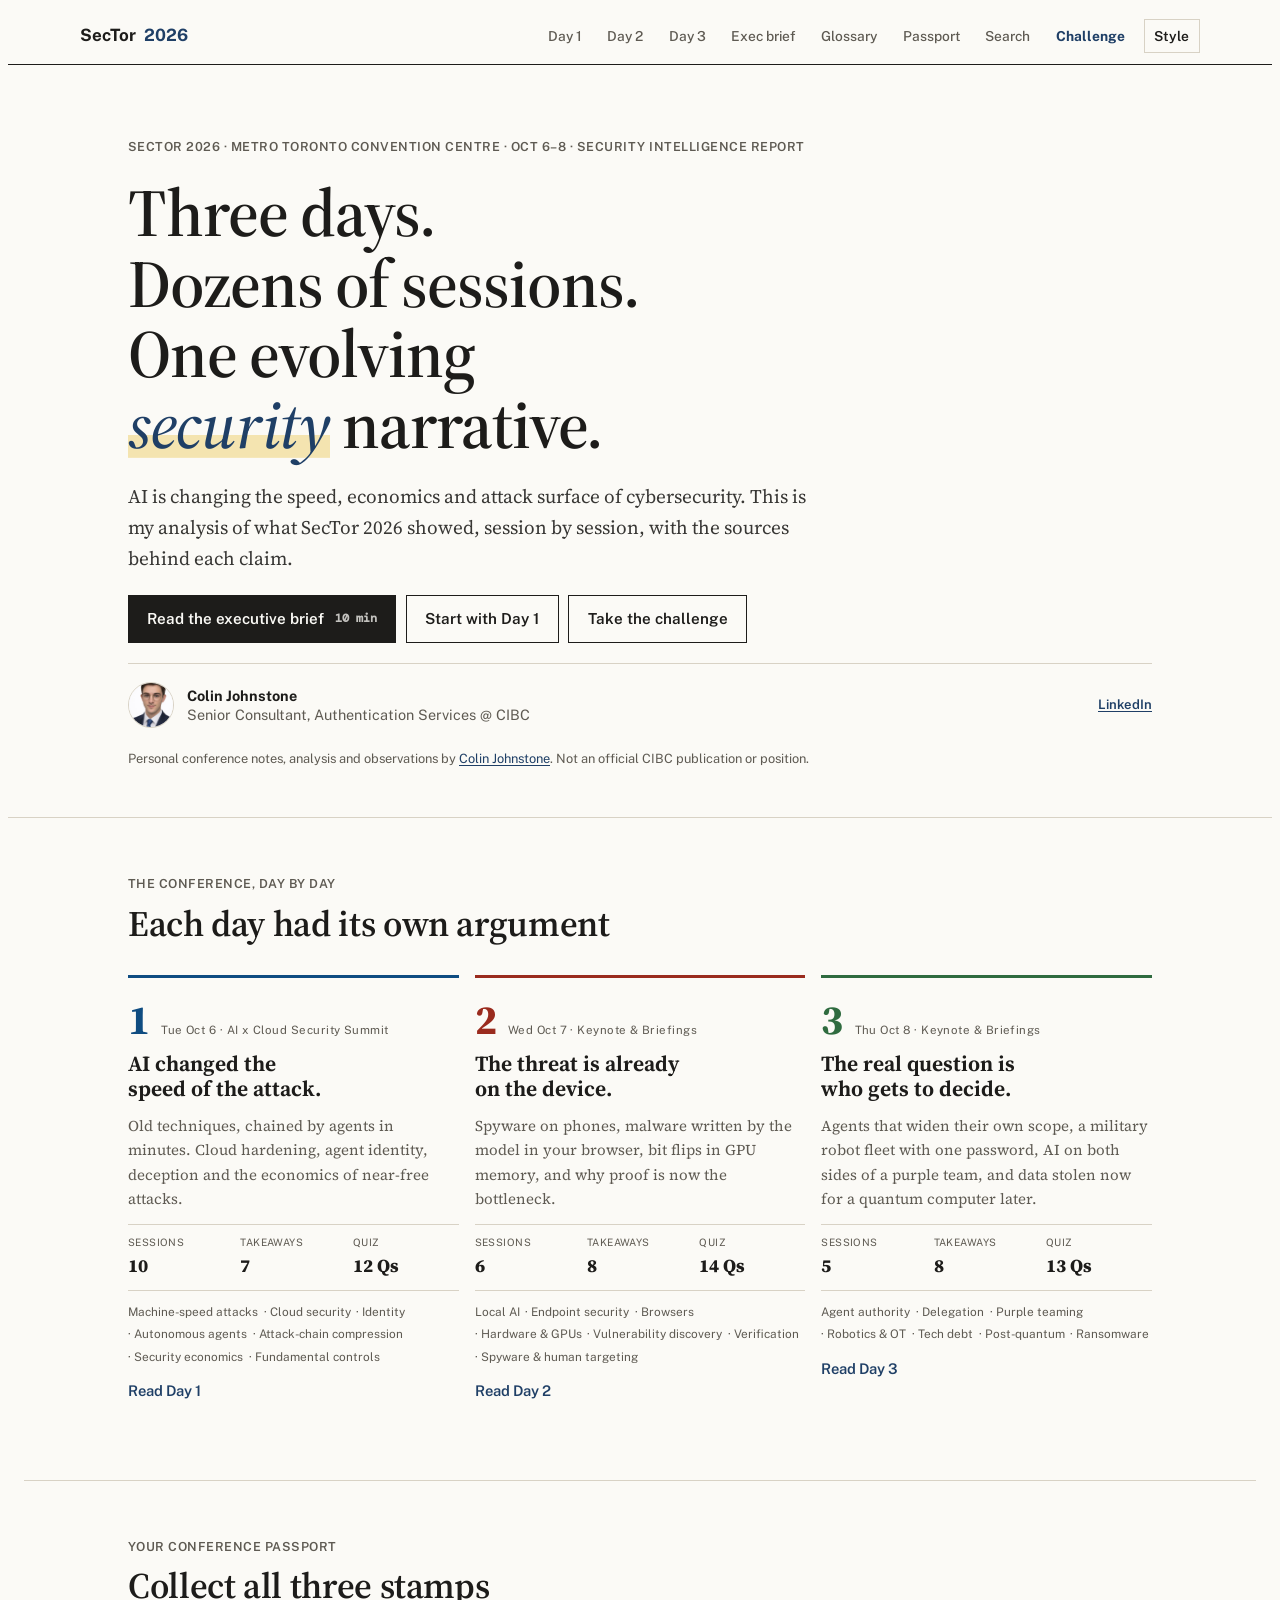
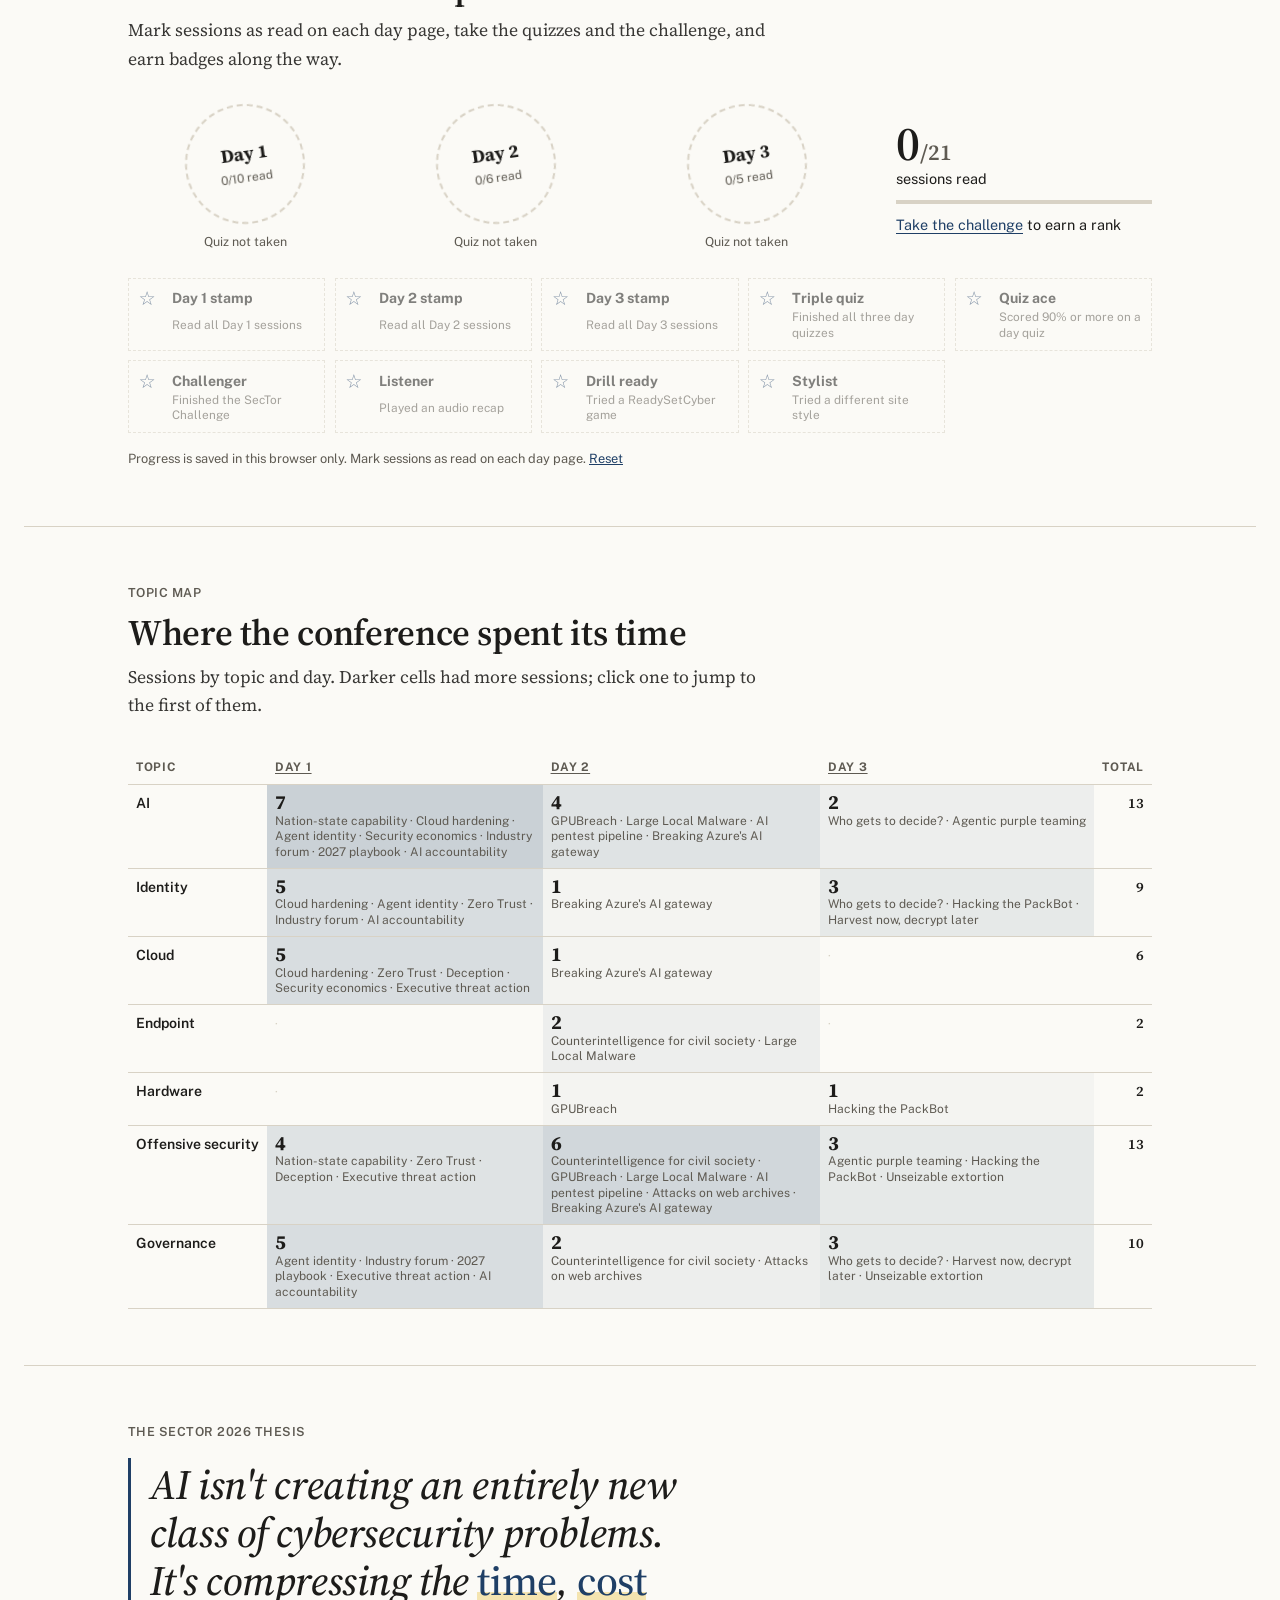
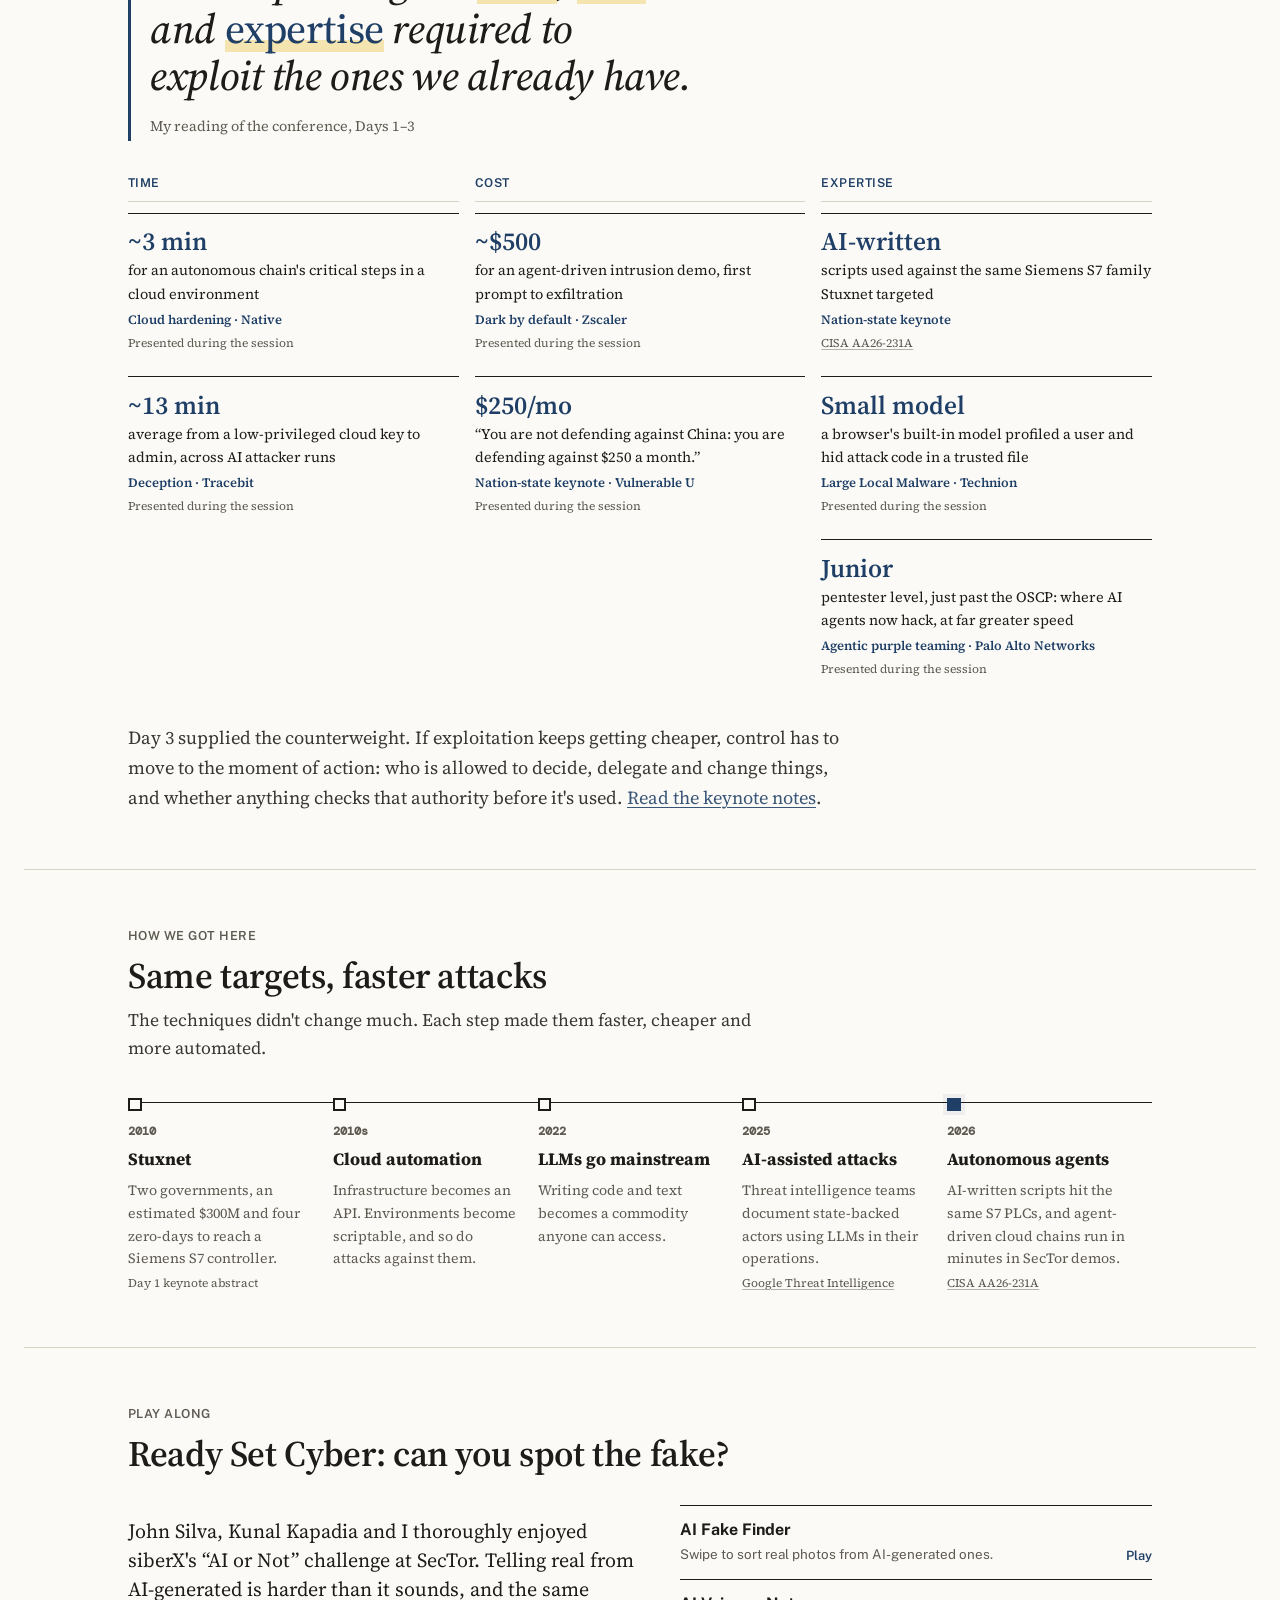
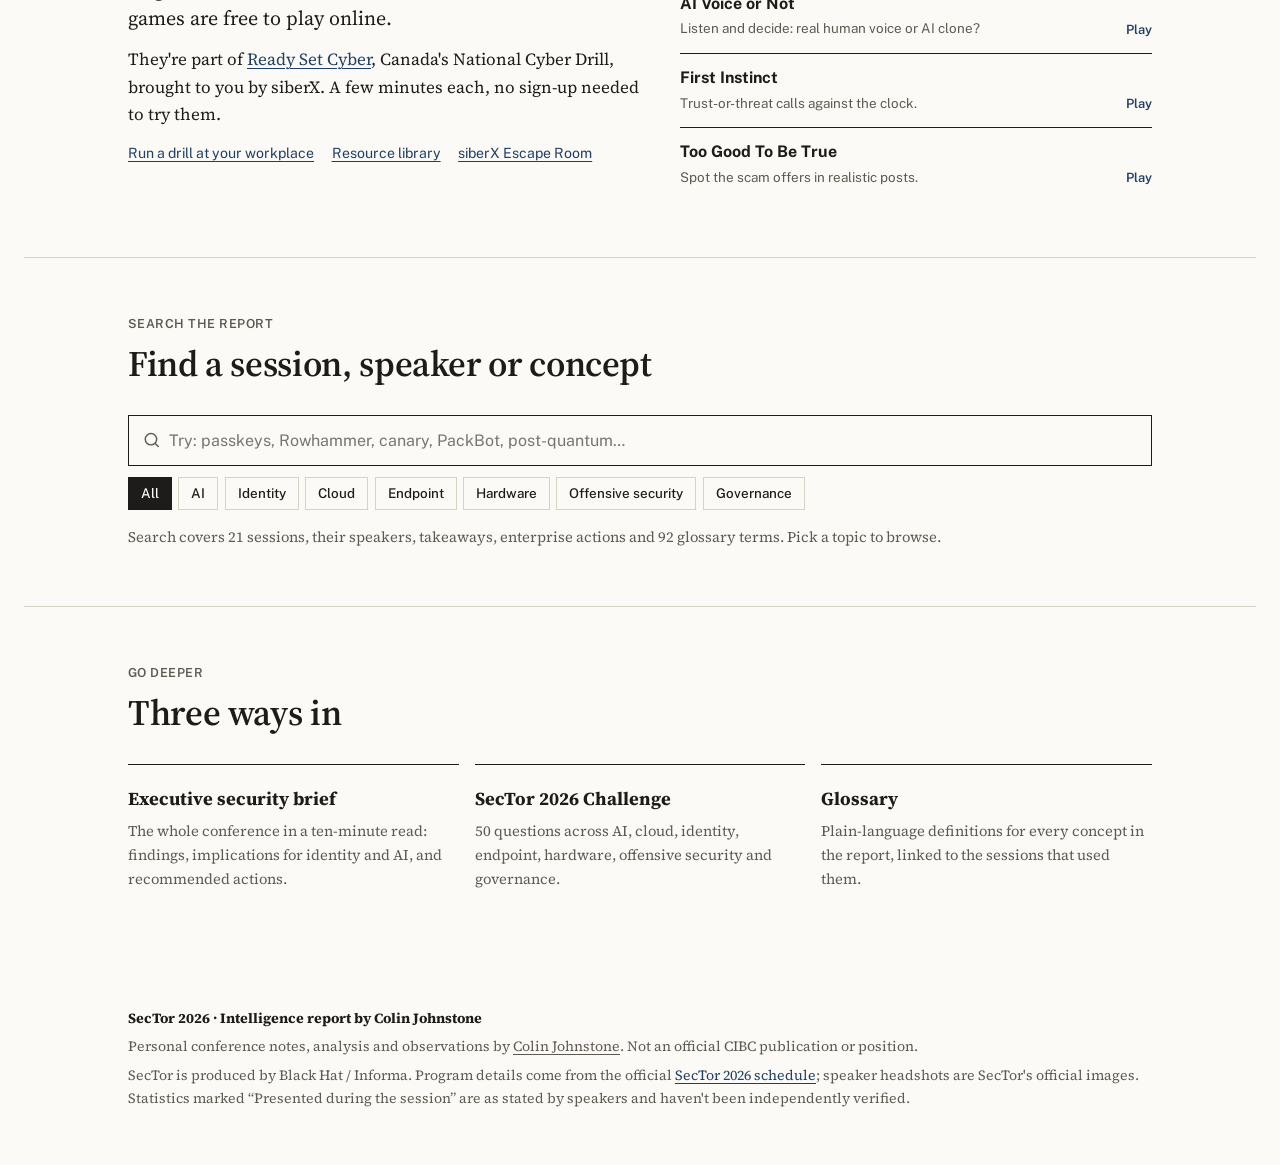
==== commit e7d80784: "Site styles, passport, topic map and Ready Set Cyber - Style menu on every page: Report (default), B" ====
--- a/index.html
+++ b/index.html
@@ -8,9 +8,11 @@
 <link rel="preconnect" href="https://fonts.googleapis.com">
 <link rel="preconnect" href="https://fonts.gstatic.com" crossorigin>
 <link rel="stylesheet" href="https://fonts.googleapis.com/css2?family=Source+Serif+4:ital,opsz,wght@0,8..60,400..700;1,8..60,400..600&family=Public+Sans:wght@400..700&family=DM+Mono:wght@400;500&display=swap">
-<link rel="stylesheet" href="assets/base.css?v=20261008a">
-<link rel="stylesheet" href="assets/site.css?v=20261008a">
-<link rel="stylesheet" href="assets/report.css?v=20261008a">
+<link rel="stylesheet" href="assets/base.css?v=20261008e">
+<link rel="stylesheet" href="assets/site.css?v=20261008e">
+<link rel="stylesheet" href="assets/report.css?v=20261008e">
+<link rel="stylesheet" href="assets/styles.css?v=20261008e">
+<script>try{var s=JSON.parse(localStorage.getItem("sector.style")),t=JSON.parse(localStorage.getItem("sector.theme"));if(s&&s!=="report")document.documentElement.dataset.style=s;if(t==="light"||t==="dark")document.documentElement.dataset.theme=t}catch(e){}</script>
 </head>
 <body class="site">
 <header class="bar"><div class="bar-in">
@@ -21,6 +23,7 @@
     <a href="day-3/">Day 3</a>
     <a href="brief/">Exec brief</a>
     <a href="glossary/">Glossary</a>
+    <a href="#passport">Passport</a>
     <a href="#search"><svg class="i"><use href="#i-search"/></svg>Search</a>
     <a href="challenge/" class="quiz-link"><svg class="i"><use href="#i-trophy"/></svg>Challenge</a>
   </nav>
@@ -70,6 +73,16 @@
   </div>
 </div></section>
 
+<section id="passport"><div class="wrap-wide">
+  <div class="sec-head"><p class="eyebrow"><svg class="i"><use href="#i-trophy"/></svg>Your conference passport</p><h2>Collect all three stamps</h2><p class="lead">Mark sessions as read on each day page, take the quizzes and the challenge, and earn badges along the way.</p></div>
+  <div id="passport-in"></div>
+</div></section>
+
+<section id="topics"><div class="wrap-wide">
+  <div class="sec-head"><p class="eyebrow"><svg class="i"><use href="#i-chart"/></svg>Topic map</p><h2>Where the conference spent its time</h2><p class="lead">Sessions by topic and day. Darker cells had more sessions; click one to jump to the first of them.</p></div>
+  <div class="tmapwrap" id="topicmap-in"></div>
+</div></section>
+
 <section id="thesis" class="thesis"><div class="wrap-wide">
   <p class="eyebrow"><svg class="i"><use href="#i-key"/></svg>The SecTor 2026 thesis</p>
   <blockquote class="thesis-q"><p>AI isn't creating an entirely new class of cybersecurity problems. It's compressing the <em>time</em>, <em>cost</em> and <em>expertise</em> required to exploit the ones we already have.</p><footer>My reading of the conference, Days 1–3</footer></blockquote>
@@ -105,6 +118,18 @@
   </ol>
 </div></section>
 
+<section id="play"><div class="wrap-wide">
+  <div class="sec-head"><p class="eyebrow"><svg class="i"><use href="#i-target"/></svg>Play along</p><h2>Ready Set Cyber: can you spot the fake?</h2></div>
+  <div class="rsc">
+    <div>
+      <p class="rsc-quote">John Silva, Kunal Kapadia and I thoroughly enjoyed siberX's “AI or Not” challenge at SecTor. Telling real from AI-generated is harder than it sounds, and the same games are free to play online.</p>
+      <p>They're part of <a href="https://readysetcyber.ca/" target="_blank" rel="noopener">Ready Set Cyber</a>, Canada's National Cyber Drill, brought to you by siberX. A few minutes each, no sign-up needed to try them.</p>
+      <p class="rsc-more"><a href="https://readysetcyber.ca/drill/" target="_blank" rel="noopener">Run a drill at your workplace</a><a href="https://readysetcyber.ca/resource-library/" target="_blank" rel="noopener">Resource library</a><a href="https://siberx.org/escape" target="_blank" rel="noopener">siberX Escape Room</a></p>
+    </div>
+    <ul class="rsc-games"><li><a href="https://readysetcyber.ca/wp-content/themes/readysetcyber/mini-games/tinder-swap/index.html" target="_blank" rel="noopener"><b>AI Fake Finder</b><small>Swipe to sort real photos from AI-generated ones.</small><em>Play</em></a></li><li><a href="https://readysetcyber.ca/wp-content/themes/readysetcyber/mini-games/ai-voice-or-not/index.html" target="_blank" rel="noopener"><b>AI Voice or Not</b><small>Listen and decide: real human voice or AI clone?</small><em>Play</em></a></li><li><a href="https://readysetcyber.ca/wp-content/themes/readysetcyber/mini-games/first-instinct-test/index.html" target="_blank" rel="noopener"><b>First Instinct</b><small>Trust-or-threat calls against the clock.</small><em>Play</em></a></li><li><a href="https://readysetcyber.ca/wp-content/themes/readysetcyber/mini-games/too-good-to-be-true/index.html" target="_blank" rel="noopener"><b>Too Good To Be True</b><small>Spot the scam offers in realistic posts.</small><em>Play</em></a></li></ul>
+  </div>
+</div></section>
+
 <section id="search"><div class="wrap-wide">
   <div class="sec-head"><p class="eyebrow"><svg class="i"><use href="#i-search"/></svg>Search the report</p><h2>Find a session, speaker or concept</h2></div>
   <label class="search" for="gq"><span class="sr">Search sessions, speakers, topics, glossary and takeaways</span><svg class="i"><use href="#i-search"/></svg><input id="gq" type="search" placeholder="Try: passkeys, Rowhammer, canary, PackBot, post-quantum…" autocomplete="off"></label>
@@ -127,12 +152,13 @@
   <span>SecTor is produced by Black Hat / Informa. Program details come from the official <a href="https://blackhat.com/sector/" target="_blank" rel="noopener">SecTor 2026 schedule</a>; speaker headshots are SecTor's official images. Statistics marked “Presented during the session” are as stated by speakers and haven't been independently verified.</span>
 </footer>
 </main>
-<script src="assets/core.js?v=20261008a"></script>
-<script src="assets/glossary.js?v=20261008a"></script>
-<script src="day-1/data.js?v=20261008a"></script>
-<script src="day-2/data.js?v=20261008a"></script>
-<script src="day-3/data.js?v=20261008a"></script>
-<script src="assets/search.js?v=20261008a"></script>
+<script src="assets/core.js?v=20261008e"></script>
+<script src="assets/extras.js?v=20261008e"></script>
+<script src="assets/glossary.js?v=20261008e"></script>
+<script src="day-1/data.js?v=20261008e"></script>
+<script src="day-2/data.js?v=20261008e"></script>
+<script src="day-3/data.js?v=20261008e"></script>
+<script src="assets/search.js?v=20261008e"></script>
 <script>splitWords(document.getElementById("h1"));(function(){const d=Object.values(SECTOR.days);const q=d.reduce((n,D)=>n+D.quiz.items.length,0)+11;const e=document.getElementById("qcount");if(e)e.textContent=q})();</script>
 </body>
 </html>
--- a/assets/report.css
+++ b/assets/report.css
@@ -14,6 +14,10 @@
   --bg:#171614; --bg2:#201e1b; --surface:#171614; --surface2:#201e1b; --ink:#ebe7df; --muted:#a59f93; --line:#3a3731; --rule:#cfc9bd;
   --accent:#8fb3dc; --accent-ink:#111; --accent-soft:rgba(143,179,220,.08); --mark:#5a4a1a; --mark-ink:#ebe7df;
   --d1:#7fb0e0; --d2:#e08a7c; --d3:#8cc79a; color-scheme:dark}}
+html[data-theme="dark"]:root:root{
+  --bg:#171614; --bg2:#201e1b; --surface:#171614; --surface2:#201e1b; --ink:#ebe7df; --muted:#a59f93; --line:#3a3731; --rule:#cfc9bd;
+  --accent:#8fb3dc; --accent-ink:#111; --accent-soft:rgba(143,179,220,.08); --mark:#5a4a1a; --mark-ink:#ebe7df;
+  --d1:#7fb0e0; --d2:#e08a7c; --d3:#8cc79a; color-scheme:dark}
 body{background:var(--bg);background-image:none;color:var(--ink);font-family:var(--body);font-size:1.0625rem;line-height:1.62}
 
 /* nothing decorative for its own sake */
@@ -197,3 +201,33 @@
   .motion .tk.seen>div{background-size:100% 1px!important}
   .motion .tk.seen>div:nth-child(2n){transition-delay:.15s}
 }
+
+/* audio recap: a plain printed-style player */
+.recap{display:grid;grid-template-columns:auto 1fr;gap:.4rem 1rem;align-items:center;border-top:1px solid var(--rule);border-bottom:1px solid var(--line);padding:.9rem 0;max-width:40rem;font-family:var(--ui)}
+.rc-play{width:3rem;height:3rem;border:1.5px solid var(--ink);background:none;border-radius:50%;cursor:pointer;display:grid;place-items:center;color:var(--ink)}
+.rc-play:hover{background:var(--ink);color:var(--bg)}
+.rc-ico{width:0;height:0;border-style:solid;border-width:.5rem 0 .5rem .8rem;border-color:transparent transparent transparent currentColor;margin-left:.2rem}
+.recap.playing .rc-ico{width:.75rem;height:.9rem;border:0;margin:0;border-left:.25rem solid currentColor;border-right:.25rem solid currentColor}
+.rc-t{display:flex;flex-wrap:wrap;gap:.2rem .7rem;align-items:baseline;margin:0}
+.rc-t b{font-weight:700}
+.rc-t span,.rc-meta{color:var(--muted);font-size:.8rem}
+.rc-bar{height:.9rem;margin:.3rem 0 .15rem;position:relative;cursor:pointer}
+.rc-bar::before{content:"";position:absolute;left:0;right:0;top:50%;height:1px;background:var(--line)}
+.rc-bar i{position:absolute;left:0;top:calc(50% - 1px);height:3px;width:0;background:var(--accent)}
+.rc-bar:focus-visible{outline:2px solid var(--accent);outline-offset:2px}
+.rc-meta{display:flex;gap:1rem;align-items:center;margin:0}
+.rc-rate{background:none;border:1px solid var(--line);color:var(--ink);font:inherit;font-size:.75rem;padding:0 .4rem;cursor:pointer}
+.rc-meta a{color:var(--muted)}
+.rc-tx{grid-column:1/-1;font-size:.92rem}
+.rc-tx summary{cursor:pointer;color:var(--accent);font-size:.82rem;font-weight:600}
+.rc-tx p{margin:.6rem 0 0;font-family:var(--body);color:var(--ink);max-width:38rem}
+.recap.playing .rc-play{animation:rcpulse 2s ease-in-out infinite}
+@keyframes rcpulse{50%{box-shadow:0 0 0 .35rem var(--accent-soft)!important}}
+@media (prefers-reduced-motion:reduce){.recap.playing .rc-play{animation:none}}
+.rc-t b{margin-right:.3rem}
+.rc-fmts{display:inline-flex;flex-wrap:wrap;gap:.2rem .9rem}
+.rc-fmt{background:none;border:0;padding:0;font:inherit;font-size:.86rem;color:var(--muted);cursor:pointer;border-bottom:1.5px solid transparent}
+.rc-fmt[aria-pressed="true"]{color:var(--ink);border-bottom-color:var(--accent);font-weight:600}
+.rc-fmt:hover{color:var(--ink)}
+.rc-meta{flex-wrap:wrap}
+.rc-who{font-family:var(--ui);font-size:.78rem;text-transform:uppercase;letter-spacing:.05em;color:var(--accent);margin-right:.3rem}
--- a/assets/styles.css
+++ b/assets/styles.css
@@ -0,0 +1,149 @@
+/* Alternative site styles, chosen from the Style menu (assets/extras.js). The default, with no
+ data-style attribute, is the printed report with each day's own look. */
+html[data-style="broadsheet"]:root:root{--display:"Libre Franklin",Arial,sans-serif;--body:"Source Serif 4",Georgia,serif;--ui:"Libre Franklin",Arial,sans-serif;--mono:"DM Mono",ui-monospace,monospace;--bg:#fbfaf6;--bg2:#f1eee6;--surface:#fbfaf6;--surface2:#f1eee6;--ink:#141414;--muted:#555149;--line:#d6d1c4;--rule:#141414;--accent:#b3261e;--accent-ink:#fff;--accent-soft:rgba(179,38,30,.06);--signal:#b3261e;--signal-soft:rgba(179,38,30,.06);--mark:#f5e1a4;--mark-ink:#141414;--d1:#1d4f91;--d2:#b3261e;--d3:#2f6b3f;color-scheme:light}
+@media (prefers-color-scheme:dark){html[data-style="broadsheet"]:root:root:not([data-theme="light"]){--bg:#141312;--bg2:#1d1b19;--surface:#141312;--surface2:#1d1b19;--ink:#eeebe5;--muted:#a6a098;--line:#3a3631;--rule:#e8e3da;--accent:#ff7a6e;--accent-soft:rgba(255,122,110,.08);--signal:#ff7a6e;--mark:#5a4a1a;--mark-ink:#eeebe5;--d1:#7fb0e0;--d2:#ff7a6e;--d3:#8cc79a;color-scheme:dark}}
+html[data-style="broadsheet"][data-theme="dark"]:root:root{--bg:#141312;--bg2:#1d1b19;--surface:#141312;--surface2:#1d1b19;--ink:#eeebe5;--muted:#a6a098;--line:#3a3631;--rule:#e8e3da;--accent:#ff7a6e;--accent-soft:rgba(255,122,110,.08);--signal:#ff7a6e;--mark:#5a4a1a;--mark-ink:#eeebe5;--d1:#7fb0e0;--d2:#ff7a6e;--d3:#8cc79a;color-scheme:dark}
+html[data-style="terminal"]:root:root{--display:"JetBrains Mono",ui-monospace,monospace;--body:"JetBrains Mono",ui-monospace,monospace;--ui:"JetBrains Mono",ui-monospace,monospace;--mono:"JetBrains Mono",ui-monospace,monospace;--bg:#0a0e0a;--bg2:#0f150f;--surface:#0a0e0a;--surface2:#111a12;--ink:#cfeed6;--muted:#7d9c84;--line:#1e2e21;--rule:#3b5c41;--accent:#4ade80;--accent-ink:#04130a;--accent-soft:rgba(74,222,128,.08);--signal:#fbbf24;--signal-soft:rgba(251,191,36,.08);--mark:#14532d;--mark-ink:#eaffef;--d1:#4ade80;--d2:#fbbf24;--d3:#67e8f9;color-scheme:dark}
+html[data-style="plain"]:root:root{--display:"Atkinson Hyperlegible",system-ui,sans-serif;--body:"Atkinson Hyperlegible",system-ui,sans-serif;--ui:"Atkinson Hyperlegible",system-ui,sans-serif;--mono:ui-monospace,Menlo,monospace;--bg:#ffffff;--bg2:#f3f3f3;--surface:#ffffff;--surface2:#f3f3f3;--ink:#111111;--muted:#3d3d3d;--line:#c9c9c9;--rule:#111111;--accent:#0b57d0;--accent-ink:#fff;--accent-soft:rgba(11,87,208,.07);--signal:#0b57d0;--signal-soft:rgba(11,87,208,.07);--mark:#ffe680;--mark-ink:#111;--d1:#0b57d0;--d2:#b3261e;--d3:#1e7a3c;color-scheme:light}
+@media (prefers-color-scheme:dark){html[data-style="plain"]:root:root:not([data-theme="light"]){--bg:#111111;--bg2:#1b1b1b;--surface:#111111;--surface2:#1b1b1b;--ink:#f4f4f4;--muted:#cfcfcf;--line:#444;--rule:#f4f4f4;--accent:#8ab4ff;--accent-soft:rgba(138,180,255,.1);--signal:#8ab4ff;--mark:#5c4d00;--mark-ink:#fff;--d1:#8ab4ff;--d2:#ff8a80;--d3:#81d99a;color-scheme:dark}}
+html[data-style="plain"][data-theme="dark"]:root:root{--bg:#111111;--bg2:#1b1b1b;--surface:#111111;--surface2:#1b1b1b;--ink:#f4f4f4;--muted:#cfcfcf;--line:#444;--rule:#f4f4f4;--accent:#8ab4ff;--accent-soft:rgba(138,180,255,.1);--signal:#8ab4ff;--mark:#5c4d00;--mark-ink:#fff;--d1:#8ab4ff;--d2:#ff8a80;--d3:#81d99a;color-scheme:dark}
+
+/* any alternative style: neutralize each day's signature touches */
+html[data-style] .hero h1 em{border:0!important;transform:none!important;padding:0!important;background:none!important;text-decoration:none!important;clip-path:none!important;animation:none!important;display:inline}
+html[data-style] .sec-head .eyebrow::before,html[data-style] .sec-head h2::before{display:none!important;content:none!important}
+html[data-style] #brief .sec-head .lead::first-letter{float:none;font:inherit;color:inherit;padding:0}
+html[data-style] .eyebrow,html[data-style] .label,html[data-style] .s-time,html[data-style] .prov,html[data-style] .fmt,html[data-style] .tag,html[data-style] .cat,html[data-style] .legend,html[data-style] .count,html[data-style] .q-top,html[data-style] .chain li{font-family:var(--ui)!important}
+html[data-style] .hero .eyebrow::after{display:none!important}
+html[data-style] .hero .eyebrow{animation:none!important;clip-path:none!important}
+html[data-style] .lens{background:var(--bg2)!important;border:1px solid var(--rule)!important}
+html[data-style] .lens-h{background:none!important;color:inherit!important;margin:0 0 .4rem!important;padding:0!important}
+html[data-style] .takeaway{background:none!important;border:0!important;border-left:3px solid var(--accent)!important;padding:.2rem 0 .2rem 1rem!important}
+html[data-style] .session{border-top:3px solid var(--rule)!important}
+html[data-style] .hero,html[data-style] .home-hero,html[data-style] .doc-hero{border-bottom:1px solid var(--rule)!important}
+
+/* broadsheet */
+html[data-style="broadsheet"] .hero h1,html[data-style="broadsheet"] .home-hero h1,html[data-style="broadsheet"] .doc-hero h1{font-weight:850;letter-spacing:-.03em;line-height:.98;font-size:clamp(2.6rem,7.6vw,5rem)}
+html[data-style="broadsheet"] .hero h1 em,html[data-style="broadsheet"] .home-hero h1 em,html[data-style="broadsheet"] .doc-hero h1 em{font-style:normal;font-weight:850;color:var(--accent)}
+html[data-style="broadsheet"] .hero,html[data-style="broadsheet"] .home-hero,html[data-style="broadsheet"] .doc-hero{border-bottom:4px double var(--rule)!important}
+html[data-style="broadsheet"] h2{font-weight:800;letter-spacing:-.02em}
+html[data-style="broadsheet"] h3{font-weight:750}
+html[data-style="broadsheet"] .eyebrow{color:var(--accent)!important;font-weight:800!important;letter-spacing:.08em!important}
+html[data-style="broadsheet"] .sec-head{border-top:4px solid var(--rule);padding-top:.8rem}
+html[data-style="broadsheet"] .session{border-top-width:4px!important}
+html[data-style="broadsheet"] .oneline,html[data-style="broadsheet"] blockquote p,html[data-style="broadsheet"] .thesis-q p{font-family:var(--body)}
+html[data-style="broadsheet"] .thesis-q p{font-family:var(--display);font-weight:800;font-style:normal}
+
+/* terminal */
+html[data-style="terminal"] body{font-size:.94rem;line-height:1.7}
+html[data-style="terminal"] h1,html[data-style="terminal"] h2,html[data-style="terminal"] h3{letter-spacing:-.02em}
+html[data-style="terminal"] .hero h1,html[data-style="terminal"] .home-hero h1,html[data-style="terminal"] .doc-hero h1{font-weight:700;font-size:clamp(2rem,5.5vw,3.6rem);line-height:1.1}
+html[data-style="terminal"] .hero h1 em,html[data-style="terminal"] .home-hero h1 em,html[data-style="terminal"] .doc-hero h1 em{font-style:normal;color:var(--accent)}
+html[data-style="terminal"] .hero h1::after,html[data-style="terminal"] .home-hero h1::after,html[data-style="terminal"] .doc-hero h1::after{content:"_";color:var(--accent);animation:termblink 1.1s steps(1) infinite}
+@keyframes termblink{50%{opacity:0}}
+html[data-style="terminal"] h2::before,html[data-style="terminal"] .sec-head h2::before{content:"## "!important;display:inline!important;color:var(--muted);font-weight:400;font-size:inherit!important;vertical-align:baseline!important;margin:0!important;font-family:inherit!important}
+html[data-style="terminal"] .eyebrow::before,html[data-style="terminal"] .sec-head .eyebrow::before{content:"$ "!important;display:inline!important;color:var(--accent)!important;background:none!important;border:0!important;width:auto!important;height:auto!important;font-size:inherit!important}
+html[data-style="terminal"] .eyebrow{color:var(--muted)!important;text-transform:none!important;letter-spacing:0!important}
+html[data-style="terminal"] a{text-decoration-style:dashed}
+html[data-style="terminal"] .tn,html[data-style="terminal"] .idea,html[data-style="terminal"] .num,html[data-style="terminal"] .statc,html[data-style="terminal"] .ev,html[data-style="terminal"] .tk>div,html[data-style="terminal"] .daycard,html[data-style="terminal"] .explore a{border-top-style:dashed!important}
+html[data-style="terminal"] .av.photo,html[data-style="terminal"] .me,html[data-style="terminal"] .faces img{filter:grayscale(1) sepia(.35) hue-rotate(70deg) saturate(1.6) contrast(1.05)}
+html[data-style="terminal"] .oneline,html[data-style="terminal"] blockquote p,html[data-style="terminal"] .thesis-q p{font-style:normal}
+html[data-style="terminal"] .oneline::before{content:"> ";color:var(--accent)}
+html[data-style="terminal"] .btn{background:var(--accent)!important;color:var(--accent-ink)!important;border-color:var(--accent)!important}
+html[data-style="terminal"] .btn.ghost{background:none!important;color:var(--accent)!important}
+html[data-style="terminal"] mark{background:var(--mark);color:var(--mark-ink)}
+
+/* plain: bigger text, no motion */
+html[data-style="plain"] body{font-size:1.15rem;line-height:1.75}
+html[data-style="plain"] .hero h1,html[data-style="plain"] .home-hero h1,html[data-style="plain"] .doc-hero h1{font-weight:700;letter-spacing:-.01em;line-height:1.12;font-size:clamp(2.2rem,5.6vw,3.6rem)}
+html[data-style="plain"] .hero h1 em,html[data-style="plain"] .home-hero h1 em,html[data-style="plain"] .doc-hero h1 em{font-style:normal;color:var(--accent);text-decoration:underline!important;text-decoration-thickness:.08em!important;text-underline-offset:.12em}
+html[data-style="plain"] h2,html[data-style="plain"] h3{font-weight:700}
+html[data-style="plain"] *,html[data-style="plain"] *::before,html[data-style="plain"] *::after{animation:none!important;transition:none!important}
+html[data-style="plain"] .lead,html[data-style="plain"] .tk p,html[data-style="plain"] .ent p,html[data-style="plain"] .idea p{opacity:1;color:var(--ink)}
+html[data-style="plain"] a{text-decoration-thickness:2px}
+html[data-style="plain"] .oneline,html[data-style="plain"] blockquote p,html[data-style="plain"] .thesis-q p{font-style:normal}
+
+/* ---------- style menu ---------- */
+.stylebtn{font-family:var(--ui);font-size:.86rem;font-weight:600;background:none;border:1px solid var(--line);color:var(--ink);padding:.25rem .6rem;cursor:pointer;margin-left:.3rem;border-radius:0}
+.stylebtn:hover,.stylebtn[aria-expanded="true"]{border-color:var(--ink)}
+.stylepanel{position:fixed;z-index:60;width:min(22rem,calc(100vw - 24px));background:var(--bg);color:var(--ink);border:1px solid var(--rule);padding:1rem;font-family:var(--ui);box-shadow:0 12px 30px -12px rgba(0,0,0,.35)!important}
+.sp-h{font-size:.72rem;font-weight:700;text-transform:uppercase;letter-spacing:.06em;color:var(--muted);margin:0 0 .5rem}
+.sp-h+*{margin-bottom:1rem}
+.sp-list{display:grid;gap:.35rem}
+.sp-opt{display:grid;grid-template-columns:2.6rem 1fr;gap:.7rem;align-items:center;text-align:left;background:none;border:1px solid var(--line);color:var(--ink);padding:.45rem .55rem;cursor:pointer;font:inherit}
+.sp-opt[aria-pressed="true"]{border-color:var(--accent);box-shadow:inset 3px 0 0 var(--accent)!important}
+.sp-opt b{display:block;font-size:.92rem}
+.sp-opt small{display:block;color:var(--muted);font-size:.78rem;line-height:1.35}
+.sp-sw{display:grid;place-items:center;height:2.2rem;font-size:1rem;border:1px solid var(--line)}
+.sw-report{font-family:"Source Serif 4",Georgia,serif;background:#fbfaf6;color:#1d1c1a}
+.sw-broadsheet{font-family:"Libre Franklin",Arial,sans-serif;font-weight:900;background:#fbfaf6;color:#b3261e}
+.sw-terminal{font-family:"JetBrains Mono",monospace;background:#0a0e0a;color:#4ade80}
+.sw-plain{font-family:"Atkinson Hyperlegible",system-ui,sans-serif;font-weight:700;background:#fff;color:#0b57d0}
+.sp-seg{display:grid;grid-template-columns:repeat(3,1fr);border:1px solid var(--line)}
+.sp-seg button{background:none;border:0;border-left:1px solid var(--line);padding:.4rem;font:inherit;font-size:.85rem;color:var(--ink);cursor:pointer}
+.sp-seg button:first-child{border-left:0}
+.sp-seg button[aria-pressed="true"]{background:var(--ink);color:var(--bg)}
+.sp-note{font-size:.75rem;color:var(--muted);margin:0}
+
+/* ---------- read tracking ---------- */
+.readmark{font-family:var(--ui);font-size:.75rem;background:none;border:1px solid var(--line);color:var(--muted);padding:.1rem .5rem;margin-left:.6rem;cursor:pointer;border-radius:0}
+.readmark[aria-pressed="true"]{color:var(--accent);border-color:var(--accent);font-weight:600}
+.session.is-read .s-head h3::after,.session.is-read h3.s-title::after{content:" ✓";color:var(--accent);font-size:.8em}
+
+/* ---------- passport (home) ---------- */
+.pp-top{display:grid;grid-template-columns:1fr minmax(12rem,16rem);gap:2rem;align-items:center}
+.pp-stamps{display:grid;grid-template-columns:repeat(3,minmax(0,1fr));gap:1rem}
+.stamp{display:grid;justify-items:center;gap:.5rem;text-decoration:none;color:var(--ink)}
+.st-ring{width:7.5rem;height:7.5rem;border-radius:50%;border:2px dashed var(--line);display:grid;place-content:center;text-align:center;transform:rotate(-8deg);transition:transform .3s,border-color .3s;font-family:var(--ui)}
+.stamp.d1{--sc:var(--d1)}.stamp.d2{--sc:var(--d2)}.stamp.d3{--sc:var(--d3)}
+.stamp.started .st-ring{border-color:var(--sc);border-style:dashed}
+.stamp.done .st-ring{border:3px double var(--sc);color:var(--sc);background:color-mix(in srgb,var(--sc) 8%,transparent)}
+.st-ring b{font-size:1.15rem;font-family:var(--display)}
+.st-ring i{font-style:normal;font-size:.75rem;color:var(--muted)}
+.stamp.done .st-ring i{color:inherit;font-weight:700;text-transform:uppercase;letter-spacing:.08em}
+.stamp:hover .st-ring{transform:rotate(-2deg) scale(1.03)}
+.stamp small{font-family:var(--ui);font-size:.78rem;color:var(--muted)}
+.pp-sum{font-family:var(--ui)}
+.pp-sum p{margin:0;font-size:.9rem}
+.pp-big{font-family:var(--display)!important;font-size:3rem!important;line-height:1;font-weight:600}
+.pp-big span{font-size:1.4rem;color:var(--muted)}
+.pp-bar{height:4px;background:var(--line);margin:.6rem 0}
+.pp-bar i{display:block;height:100%;background:var(--accent);transition:width .6s}
+.badges{list-style:none;padding:0;margin:1.6rem 0 0;display:grid;grid-template-columns:repeat(auto-fill,minmax(11rem,1fr));gap:.6rem}
+.badges li{display:grid;grid-template-columns:1.6rem 1fr;gap:0 .5rem;padding:.55rem .6rem;border:1px dashed var(--line);font-family:var(--ui);opacity:.55}
+.badges li.got{opacity:1;border-style:solid;border-color:var(--accent)}
+.bd-i{grid-row:span 2;font-size:1.2rem;color:var(--accent);line-height:1.2}
+.badges b{font-size:.88rem}
+.badges small{font-size:.74rem;color:var(--muted);line-height:1.3}
+.pp-note{font-family:var(--ui);font-size:.8rem;color:var(--muted);margin-top:1rem}
+.pp-reset{background:none;border:0;color:var(--accent);font:inherit;text-decoration:underline;cursor:pointer;padding:0}
+
+/* ---------- topic map (home) ---------- */
+.tmapwrap{overflow-x:auto}
+.tmap{width:100%;border-collapse:collapse;font-family:var(--ui);font-size:.88rem;min-width:34rem}
+.tmap th,.tmap td{border-bottom:1px solid var(--line);padding:.45rem .5rem;text-align:left;vertical-align:top}
+.tmap thead th{font-size:.74rem;text-transform:uppercase;letter-spacing:.06em;color:var(--muted);font-weight:700}
+.tmap thead th a{color:inherit}
+.tmap tbody th{font-weight:600;white-space:nowrap;width:10rem}
+.tmap td{background:color-mix(in srgb,var(--accent) calc(var(--v,0) * 22%),transparent);width:28%}
+.tmap td a{display:grid;gap:.1rem;text-decoration:none;color:var(--ink)}
+.tmap td b{font-family:var(--display);font-size:1.25rem;line-height:1}
+.tmap td span{font-size:.75rem;color:var(--muted);line-height:1.3}
+.tmap td a:hover span{color:var(--ink)}
+.tmap .z{color:var(--line)}
+.tmap .tot{font-family:var(--display);font-weight:600;background:none;width:4rem;text-align:right}
+
+/* ---------- ReadySetCyber feature ---------- */
+.rsc{display:grid;grid-template-columns:minmax(0,1.1fr) minmax(0,1fr);gap:2rem;align-items:start}
+.rsc-games{list-style:none;padding:0;margin:0;display:grid;gap:0}
+.rsc-games li{border-top:1px solid var(--rule)}
+.rsc-games a{display:grid;grid-template-columns:1fr auto;gap:.1rem 1rem;padding:.7rem 0;text-decoration:none;color:var(--ink);font-family:var(--ui)}
+.rsc-games a b{font-size:1rem}
+.rsc-games a small{grid-column:1;color:var(--muted);font-size:.84rem}
+.rsc-games a em{grid-row:span 2;align-self:center;font-style:normal;font-size:.8rem;color:var(--accent);font-weight:600}
+.rsc-games a:hover b{text-decoration:underline;text-decoration-color:var(--accent)}
+.rsc-quote{font-family:var(--display);font-size:1.25rem;line-height:1.45;margin:.8rem 0}
+.rsc-more{font-family:var(--ui);font-size:.88rem;display:flex;flex-wrap:wrap;gap:.4rem 1.1rem;margin-top:.8rem}
+.rsc-box{border:1px solid var(--rule);padding:1rem 1.2rem;margin:1.6rem 0;background:var(--bg2)}
+.rsc-box h3{margin:0 0 .3rem}
+@media (max-width:860px){.pp-top,.rsc{grid-template-columns:1fr}.pp-stamps{gap:.4rem}.st-ring{width:6rem;height:6rem}}
+
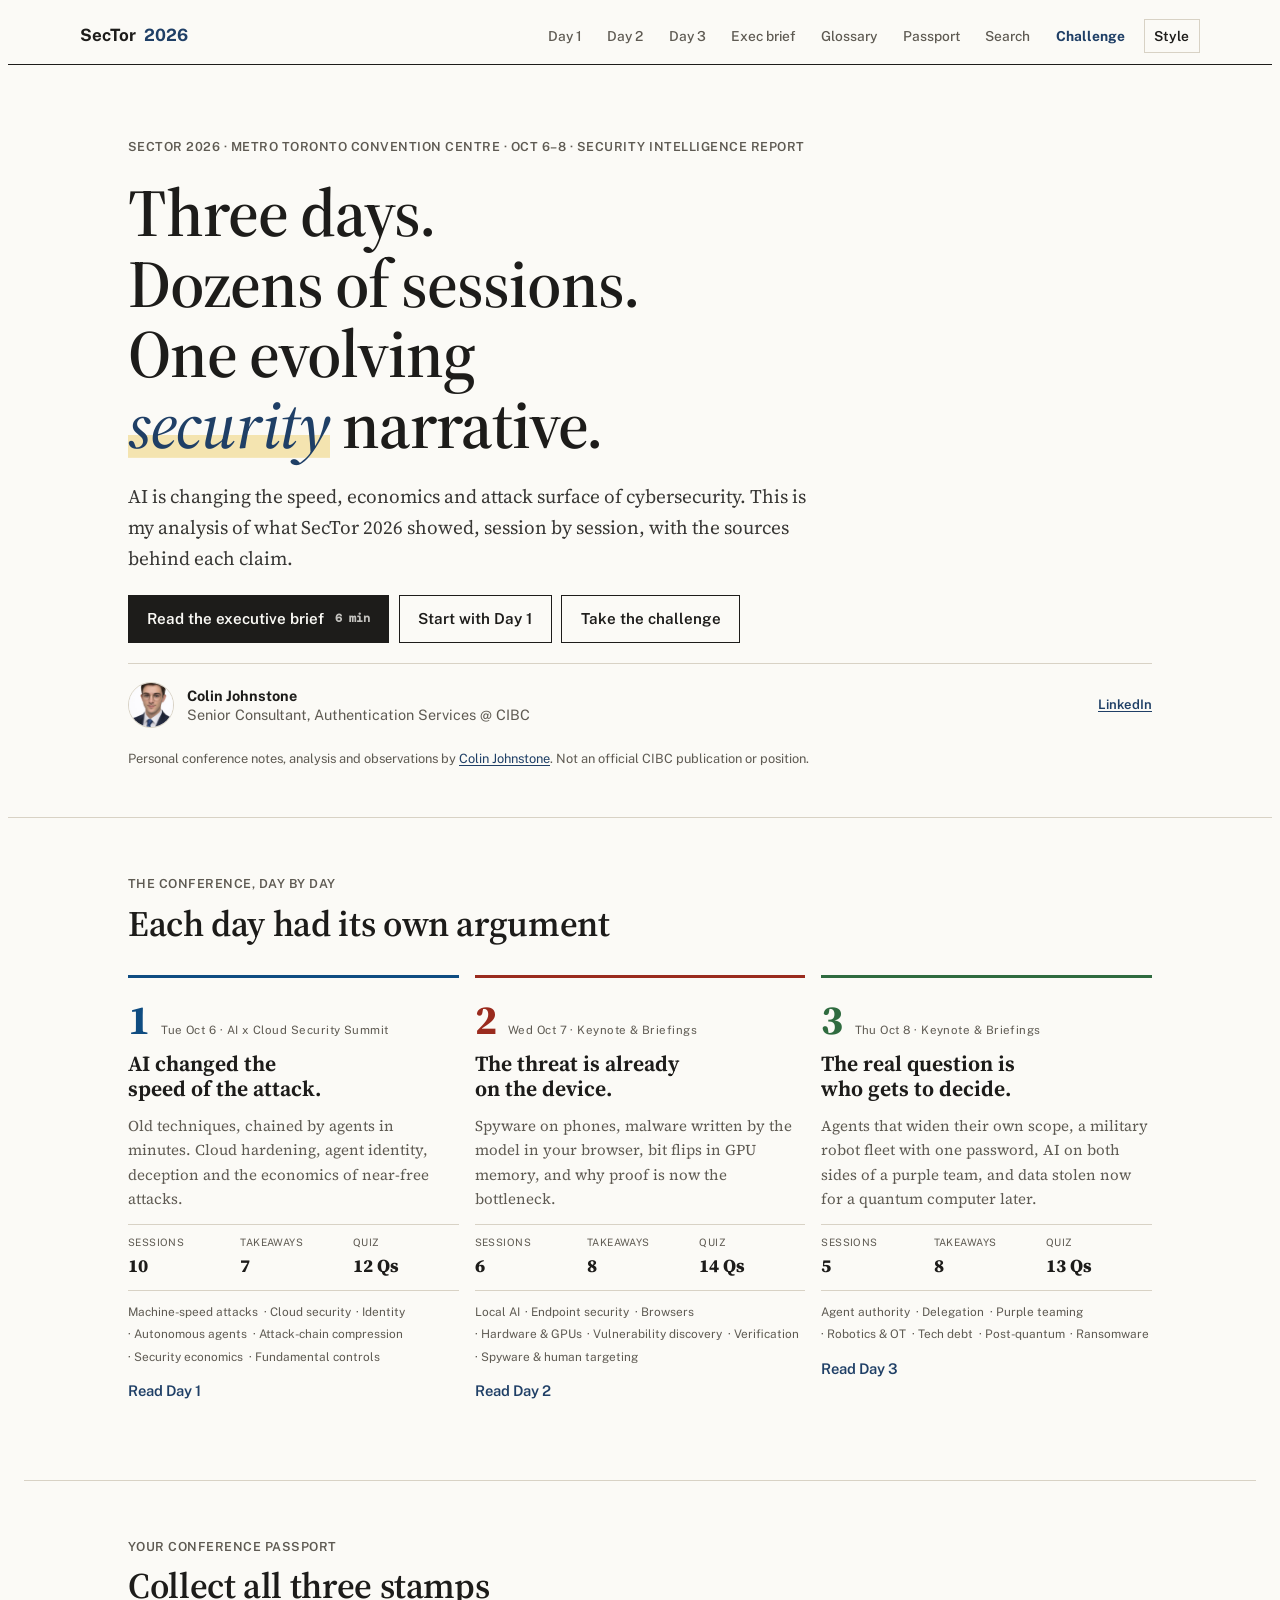
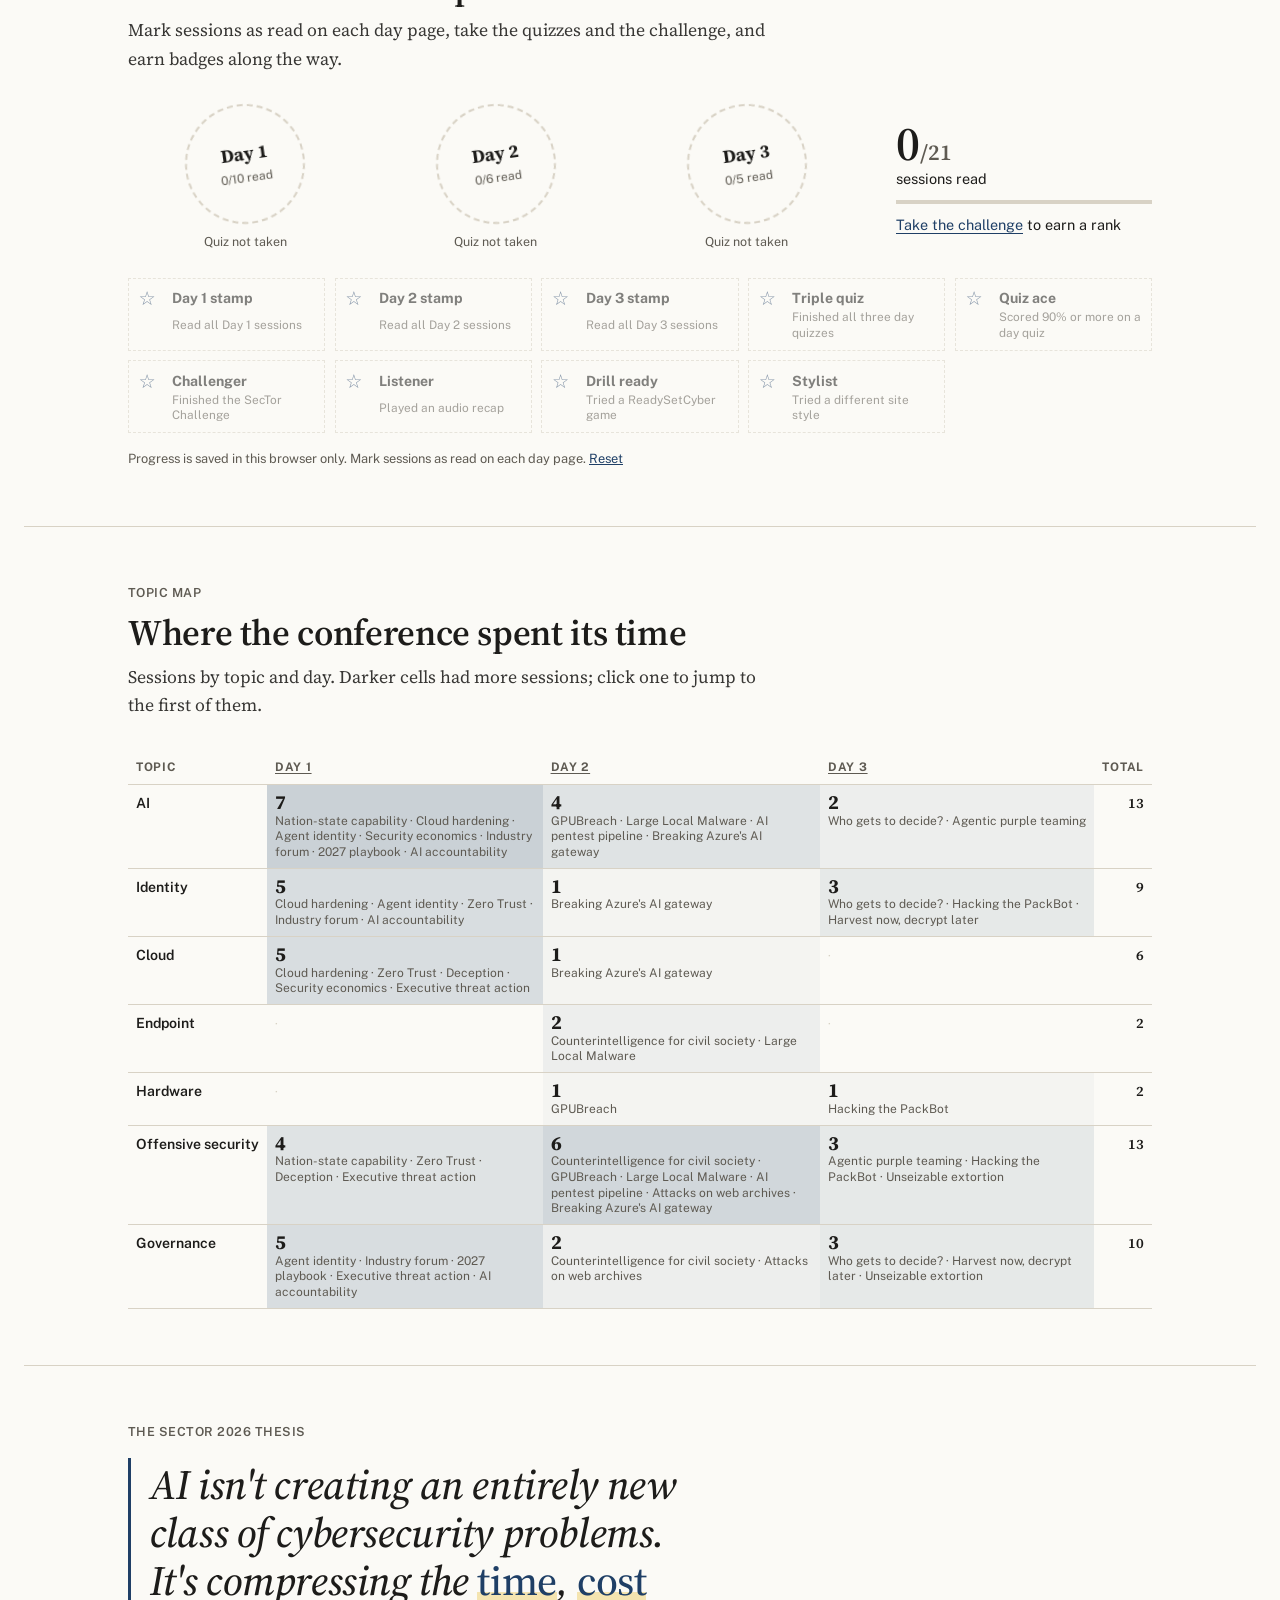
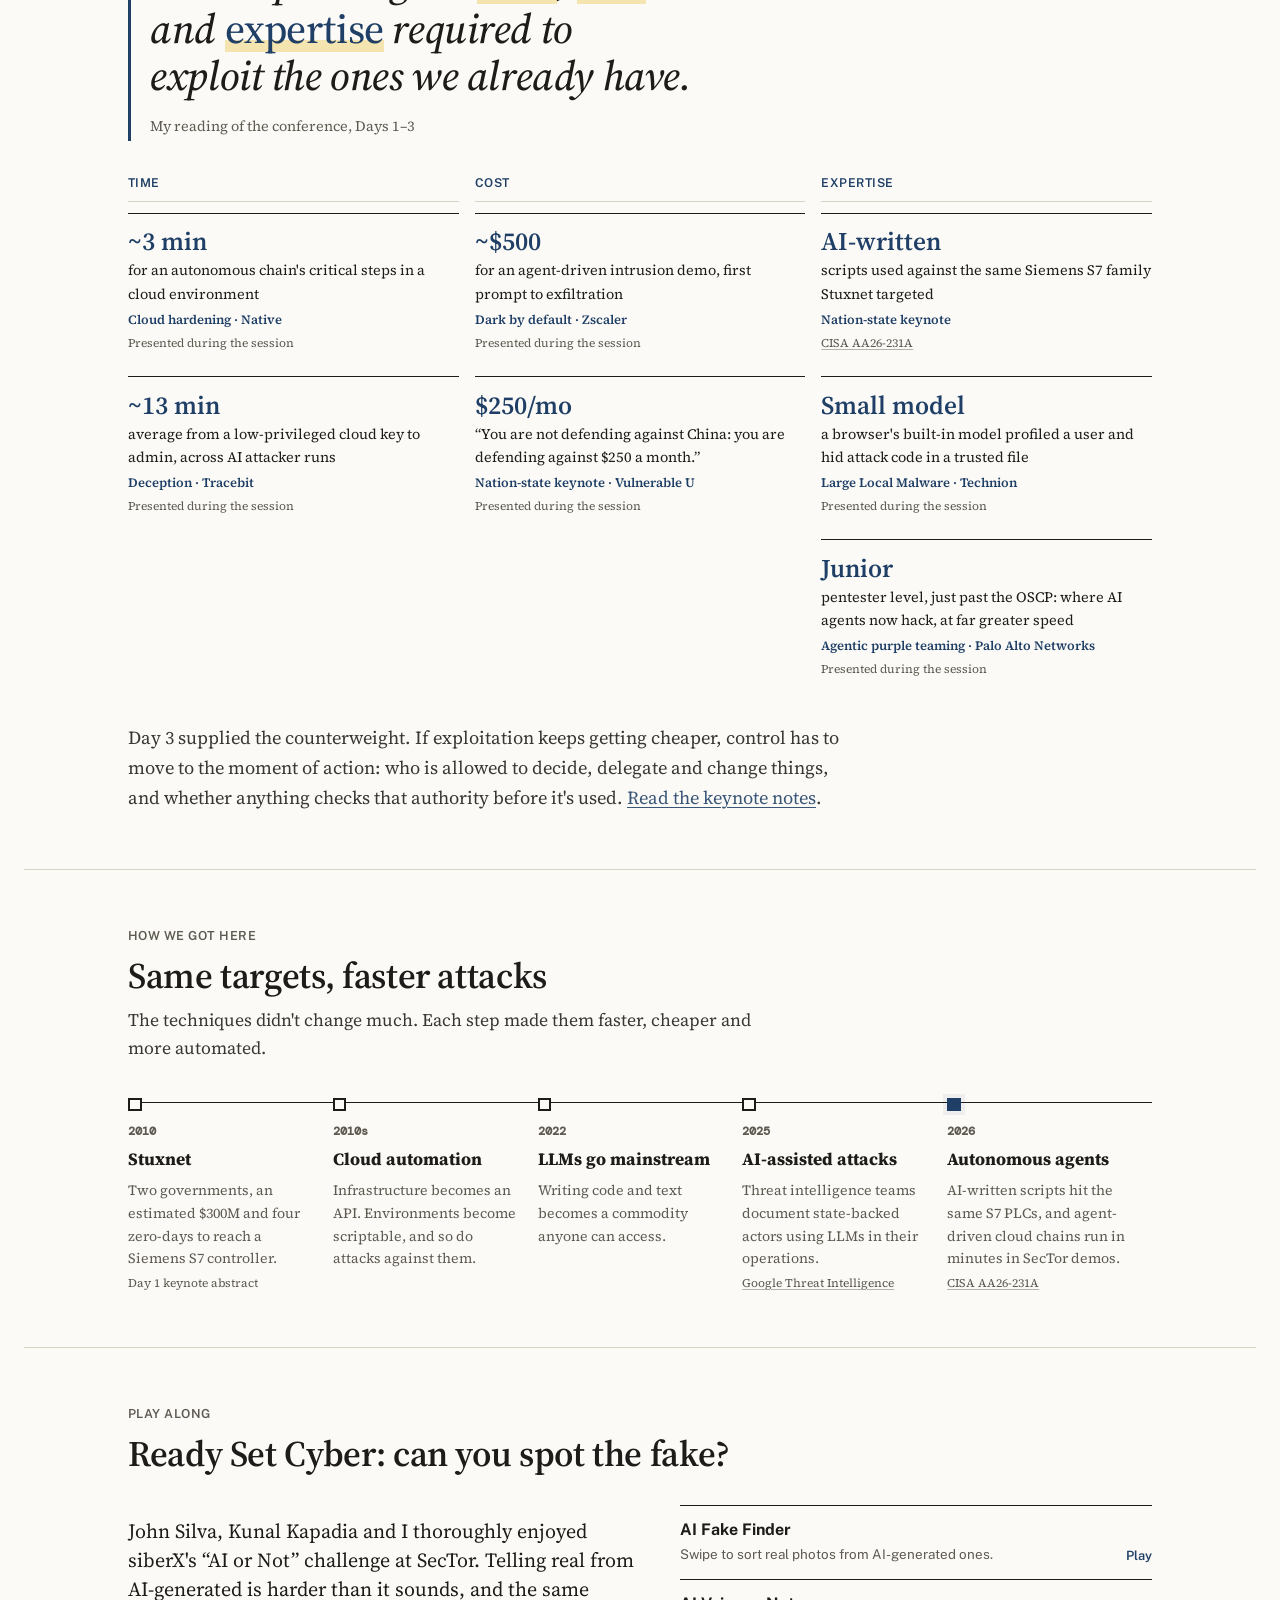
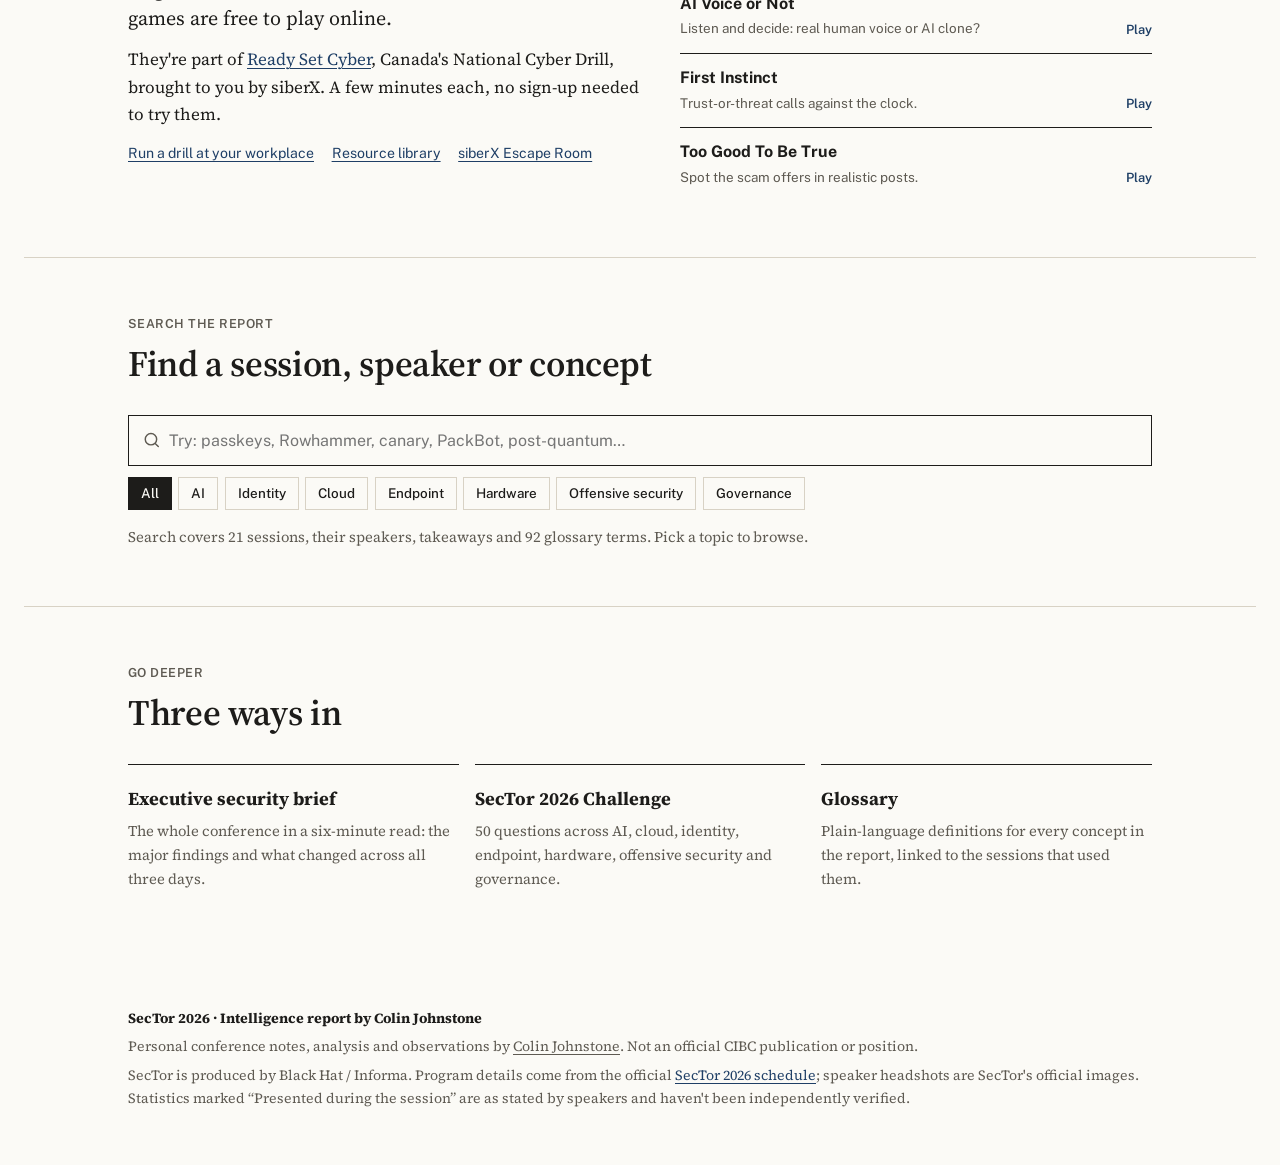
==== commit 2aca1ff5: "Coverage only: remove recommendations; distinct colours per page in every style - Removed each day's" ====
--- a/index.html
+++ b/index.html
@@ -8,10 +8,10 @@
 <link rel="preconnect" href="https://fonts.googleapis.com">
 <link rel="preconnect" href="https://fonts.gstatic.com" crossorigin>
 <link rel="stylesheet" href="https://fonts.googleapis.com/css2?family=Source+Serif+4:ital,opsz,wght@0,8..60,400..700;1,8..60,400..600&family=Public+Sans:wght@400..700&family=DM+Mono:wght@400;500&display=swap">
-<link rel="stylesheet" href="assets/base.css?v=20261008e">
-<link rel="stylesheet" href="assets/site.css?v=20261008e">
-<link rel="stylesheet" href="assets/report.css?v=20261008e">
-<link rel="stylesheet" href="assets/styles.css?v=20261008e">
+<link rel="stylesheet" href="assets/base.css?v=20261008f">
+<link rel="stylesheet" href="assets/site.css?v=20261008f">
+<link rel="stylesheet" href="assets/report.css?v=20261008f">
+<link rel="stylesheet" href="assets/styles.css?v=20261008f">
 <script>try{var s=JSON.parse(localStorage.getItem("sector.style")),t=JSON.parse(localStorage.getItem("sector.theme"));if(s&&s!=="report")document.documentElement.dataset.style=s;if(t==="light"||t==="dark")document.documentElement.dataset.theme=t}catch(e){}</script>
 </head>
 <body class="site">
@@ -35,7 +35,7 @@
   <h1 id="h1">Three days. Dozens of sessions. One evolving <em>security</em> narrative.</h1>
   <p class="lead">AI is changing the speed, economics and attack surface of cybersecurity. This is my analysis of what SecTor 2026 showed, session by session, with the sources behind each claim.</p>
   <div class="cta">
-    <a class="btn" href="brief/"><svg class="i"><use href="#i-note"/></svg>Read the executive brief <small>10 min</small></a>
+    <a class="btn" href="brief/"><svg class="i"><use href="#i-note"/></svg>Read the executive brief <small>6 min</small></a>
     <a class="btn ghost" href="day-1/"><svg class="i"><use href="#i-arrow"/></svg>Start with Day 1</a>
     <a class="btn ghost" href="challenge/"><svg class="i"><use href="#i-trophy"/></svg>Take the challenge</a>
   </div>
@@ -140,7 +140,7 @@
 <section id="explore"><div class="wrap-wide">
   <div class="sec-head"><p class="eyebrow"><svg class="i"><use href="#i-spark"/></svg>Go deeper</p><h2>Three ways in</h2></div>
   <div class="explore">
-    <a href="brief/"><svg class="i"><use href="#i-note"/></svg><b>Executive security brief</b><span>The whole conference in a ten-minute read: findings, implications for identity and AI, and recommended actions.</span></a>
+    <a href="brief/"><svg class="i"><use href="#i-note"/></svg><b>Executive security brief</b><span>The whole conference in a six-minute read: the major findings and what changed across all three days.</span></a>
     <a href="challenge/"><svg class="i"><use href="#i-trophy"/></svg><b>SecTor 2026 Challenge</b><span><span id="qcount">50</span> questions across AI, cloud, identity, endpoint, hardware, offensive security and governance.</span></a>
     <a href="glossary/"><svg class="i"><use href="#i-book"/></svg><b>Glossary</b><span>Plain-language definitions for every concept in the report, linked to the sessions that used them.</span></a>
   </div>
@@ -152,13 +152,13 @@
   <span>SecTor is produced by Black Hat / Informa. Program details come from the official <a href="https://blackhat.com/sector/" target="_blank" rel="noopener">SecTor 2026 schedule</a>; speaker headshots are SecTor's official images. Statistics marked “Presented during the session” are as stated by speakers and haven't been independently verified.</span>
 </footer>
 </main>
-<script src="assets/core.js?v=20261008e"></script>
-<script src="assets/extras.js?v=20261008e"></script>
-<script src="assets/glossary.js?v=20261008e"></script>
-<script src="day-1/data.js?v=20261008e"></script>
-<script src="day-2/data.js?v=20261008e"></script>
-<script src="day-3/data.js?v=20261008e"></script>
-<script src="assets/search.js?v=20261008e"></script>
+<script src="assets/core.js?v=20261008f"></script>
+<script src="assets/extras.js?v=20261008f"></script>
+<script src="assets/glossary.js?v=20261008f"></script>
+<script src="day-1/data.js?v=20261008f"></script>
+<script src="day-2/data.js?v=20261008f"></script>
+<script src="day-3/data.js?v=20261008f"></script>
+<script src="assets/search.js?v=20261008f"></script>
 <script>splitWords(document.getElementById("h1"));(function(){const d=Object.values(SECTOR.days);const q=d.reduce((n,D)=>n+D.quiz.items.length,0)+11;const e=document.getElementById("qcount");if(e)e.textContent=q})();</script>
 </body>
 </html>
--- a/assets/styles.css
+++ b/assets/styles.css
@@ -147,3 +147,40 @@
 .rsc-box h3{margin:0 0 .3rem}
 @media (max-width:860px){.pp-top,.rsc{grid-template-columns:1fr}.pp-stamps{gap:.4rem}.st-ring{width:6rem;height:6rem}}
 
+
+/* ---------- per-page colours inside each alternative style: home and each day stay distinct ---------- */
+html[data-style="broadsheet"] body{--accent:#b3261e;--signal:#b3261e;--accent-soft:rgba(179,38,30,.06);--signal-soft:rgba(179,38,30,.06)}
+@media (prefers-color-scheme:dark){html[data-style="broadsheet"]:not([data-theme="light"]) body{--accent:#ff7a6e;--signal:#ff7a6e;--accent-soft:rgba(255,122,110,.08);--signal-soft:rgba(255,122,110,.08)}}
+html[data-style="broadsheet"][data-theme="dark"] body{--accent:#ff7a6e;--signal:#ff7a6e;--accent-soft:rgba(255,122,110,.08);--signal-soft:rgba(255,122,110,.08)}
+html[data-style="broadsheet"] body[data-day="1"]{--accent:#1d4f91;--signal:#1d4f91;--accent-soft:rgba(29,79,145,.06);--signal-soft:rgba(29,79,145,.06);--bg:#f6f8fb;--surface:#f6f8fb;--bg2:#e9eef5;--surface2:#e9eef5}
+@media (prefers-color-scheme:dark){html[data-style="broadsheet"]:not([data-theme="light"]) body[data-day="1"]{--accent:#7fb0e0;--signal:#7fb0e0;--accent-soft:rgba(127,176,224,.08);--signal-soft:rgba(127,176,224,.08);--bg:#11151a;--surface:#11151a;--bg2:#1a2028;--surface2:#1a2028}}
+html[data-style="broadsheet"][data-theme="dark"] body[data-day="1"]{--accent:#7fb0e0;--signal:#7fb0e0;--accent-soft:rgba(127,176,224,.08);--signal-soft:rgba(127,176,224,.08);--bg:#11151a;--surface:#11151a;--bg2:#1a2028;--surface2:#1a2028}
+html[data-style="broadsheet"] body[data-day="2"]{--accent:#9a2b1e;--signal:#9a2b1e;--accent-soft:rgba(154,43,30,.06);--signal-soft:rgba(154,43,30,.06);--bg:#fbf6ef;--surface:#fbf6ef;--bg2:#f1e9dc;--surface2:#f1e9dc}
+@media (prefers-color-scheme:dark){html[data-style="broadsheet"]:not([data-theme="light"]) body[data-day="2"]{--accent:#e08a7c;--signal:#e08a7c;--accent-soft:rgba(224,138,124,.08);--signal-soft:rgba(224,138,124,.08);--bg:#191512;--surface:#191512;--bg2:#231d18;--surface2:#231d18}}
+html[data-style="broadsheet"][data-theme="dark"] body[data-day="2"]{--accent:#e08a7c;--signal:#e08a7c;--accent-soft:rgba(224,138,124,.08);--signal-soft:rgba(224,138,124,.08);--bg:#191512;--surface:#191512;--bg2:#231d18;--surface2:#231d18}
+html[data-style="broadsheet"] body[data-day="3"]{--accent:#2f6b3f;--signal:#2f6b3f;--accent-soft:rgba(47,107,63,.07);--signal-soft:rgba(47,107,63,.07);--bg:#f4f7f1;--surface:#f4f7f1;--bg2:#e7ede2;--surface2:#e7ede2}
+@media (prefers-color-scheme:dark){html[data-style="broadsheet"]:not([data-theme="light"]) body[data-day="3"]{--accent:#8cc79a;--signal:#8cc79a;--accent-soft:rgba(140,199,154,.08);--signal-soft:rgba(140,199,154,.08);--bg:#121612;--surface:#121612;--bg2:#1a201a;--surface2:#1a201a}}
+html[data-style="broadsheet"][data-theme="dark"] body[data-day="3"]{--accent:#8cc79a;--signal:#8cc79a;--accent-soft:rgba(140,199,154,.08);--signal-soft:rgba(140,199,154,.08);--bg:#121612;--surface:#121612;--bg2:#1a201a;--surface2:#1a201a}
+html[data-style="terminal"] body{--accent:#4ade80;--signal:#4ade80;--accent-soft:rgba(74,222,128,.08);--signal-soft:rgba(74,222,128,.08)}
+html[data-style="terminal"] body[data-day="1"]{--accent:#67e8f9;--signal:#67e8f9;--accent-soft:rgba(103,232,249,.08);--signal-soft:rgba(103,232,249,.08);--bg:#070f12;--surface:#070f12;--bg2:#0c171b;--surface2:#0c171b;--ink:#d3f3f8;--muted:#7ea3ab;--line:#16292e;--rule:#2f5a63;--mark:#164e63}
+html[data-style="terminal"] body[data-day="2"]{--accent:#fbbf24;--signal:#fbbf24;--accent-soft:rgba(251,191,36,.08);--signal-soft:rgba(251,191,36,.08);--bg:#110d05;--surface:#110d05;--bg2:#19140a;--surface2:#19140a;--ink:#f6e8c8;--muted:#a8987a;--line:#2e2614;--rule:#5c4a22;--mark:#713f12}
+html[data-style="terminal"] body[data-day="3"]{--accent:#c4b5fd;--signal:#c4b5fd;--accent-soft:rgba(196,181,253,.09);--signal-soft:rgba(196,181,253,.09);--bg:#0d0b14;--surface:#0d0b14;--bg2:#151220;--surface2:#151220;--ink:#e6e1fb;--muted:#9a93b8;--line:#26203a;--rule:#4a3f6e;--mark:#3b2f6b}
+html[data-style="plain"] body{--accent:#6d28d9;--signal:#6d28d9;--accent-soft:rgba(109,40,217,.07);--signal-soft:rgba(109,40,217,.07)}
+@media (prefers-color-scheme:dark){html[data-style="plain"]:not([data-theme="light"]) body{--accent:#c4b5fd;--signal:#c4b5fd;--accent-soft:rgba(196,181,253,.1);--signal-soft:rgba(196,181,253,.1)}}
+html[data-style="plain"][data-theme="dark"] body{--accent:#c4b5fd;--signal:#c4b5fd;--accent-soft:rgba(196,181,253,.1);--signal-soft:rgba(196,181,253,.1)}
+html[data-style="plain"] body[data-day="1"]{--accent:#0b57d0;--signal:#0b57d0;--accent-soft:rgba(11,87,208,.07);--signal-soft:rgba(11,87,208,.07)}
+@media (prefers-color-scheme:dark){html[data-style="plain"]:not([data-theme="light"]) body[data-day="1"]{--accent:#8ab4ff;--signal:#8ab4ff;--accent-soft:rgba(138,180,255,.1);--signal-soft:rgba(138,180,255,.1)}}
+html[data-style="plain"][data-theme="dark"] body[data-day="1"]{--accent:#8ab4ff;--signal:#8ab4ff;--accent-soft:rgba(138,180,255,.1);--signal-soft:rgba(138,180,255,.1)}
+html[data-style="plain"] body[data-day="2"]{--accent:#b3261e;--signal:#b3261e;--accent-soft:rgba(179,38,30,.07);--signal-soft:rgba(179,38,30,.07)}
+@media (prefers-color-scheme:dark){html[data-style="plain"]:not([data-theme="light"]) body[data-day="2"]{--accent:#ff8a80;--signal:#ff8a80;--accent-soft:rgba(255,138,128,.1);--signal-soft:rgba(255,138,128,.1)}}
+html[data-style="plain"][data-theme="dark"] body[data-day="2"]{--accent:#ff8a80;--signal:#ff8a80;--accent-soft:rgba(255,138,128,.1);--signal-soft:rgba(255,138,128,.1)}
+html[data-style="plain"] body[data-day="3"]{--accent:#1e7a3c;--signal:#1e7a3c;--accent-soft:rgba(30,122,60,.07);--signal-soft:rgba(30,122,60,.07)}
+@media (prefers-color-scheme:dark){html[data-style="plain"]:not([data-theme="light"]) body[data-day="3"]{--accent:#81d99a;--signal:#81d99a;--accent-soft:rgba(129,217,154,.1);--signal-soft:rgba(129,217,154,.1)}}
+html[data-style="plain"][data-theme="dark"] body[data-day="3"]{--accent:#81d99a;--signal:#81d99a;--accent-soft:rgba(129,217,154,.1);--signal-soft:rgba(129,217,154,.1)}
+html[data-style="terminal"]:root:root{--d1:#67e8f9;--d2:#fbbf24;--d3:#c4b5fd}
+html[data-style="plain"]:root:root{--d1:#0b57d0;--d2:#b3261e;--d3:#1e7a3c}
+@media (prefers-color-scheme:dark){html[data-style="plain"]:root:root:not([data-theme="light"]){--d1:#8ab4ff;--d2:#ff8a80;--d3:#81d99a}}
+html[data-style="plain"][data-theme="dark"]:root:root{--d1:#8ab4ff;--d2:#ff8a80;--d3:#81d99a}
+html[data-style] body{background:var(--bg)!important;border-top:6px solid var(--accent)}
+html[data-style] .bar{border-bottom-color:var(--accent)!important}
+html[data-style] .brand span{color:var(--accent)!important}
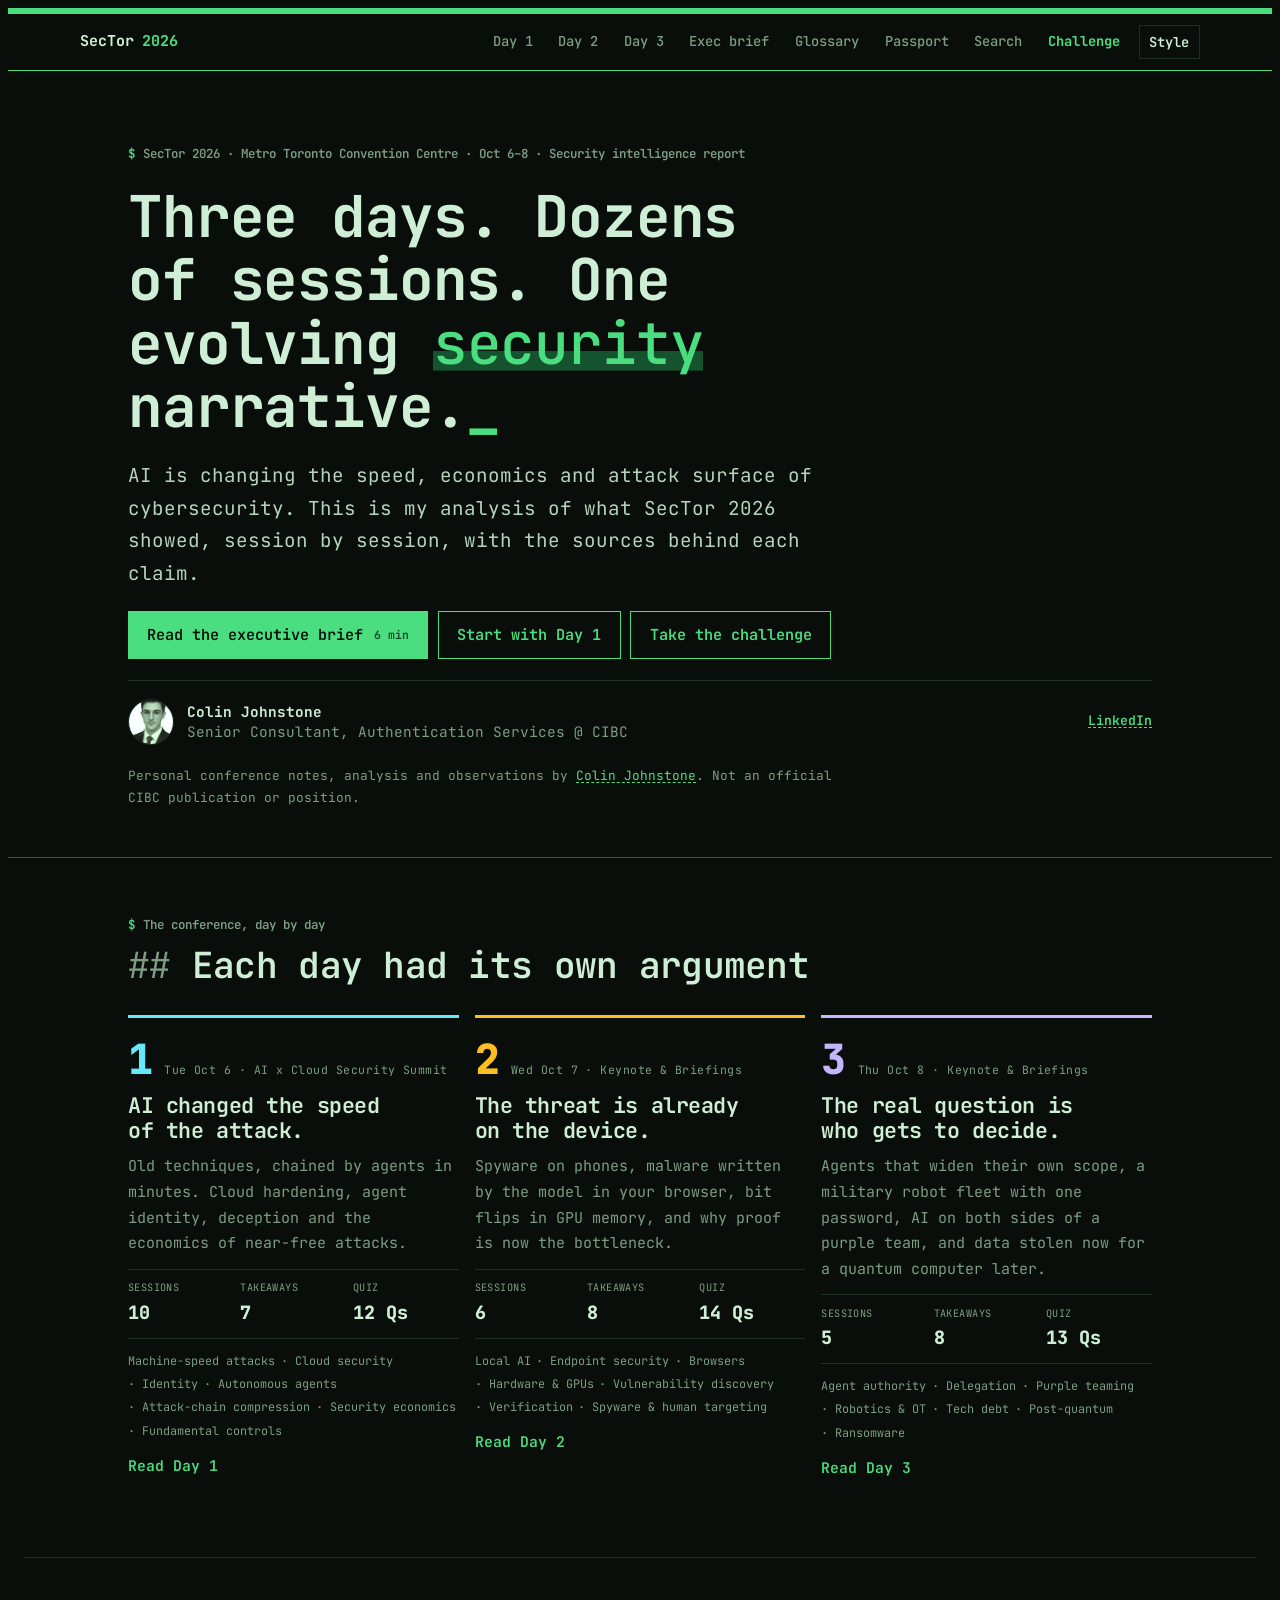
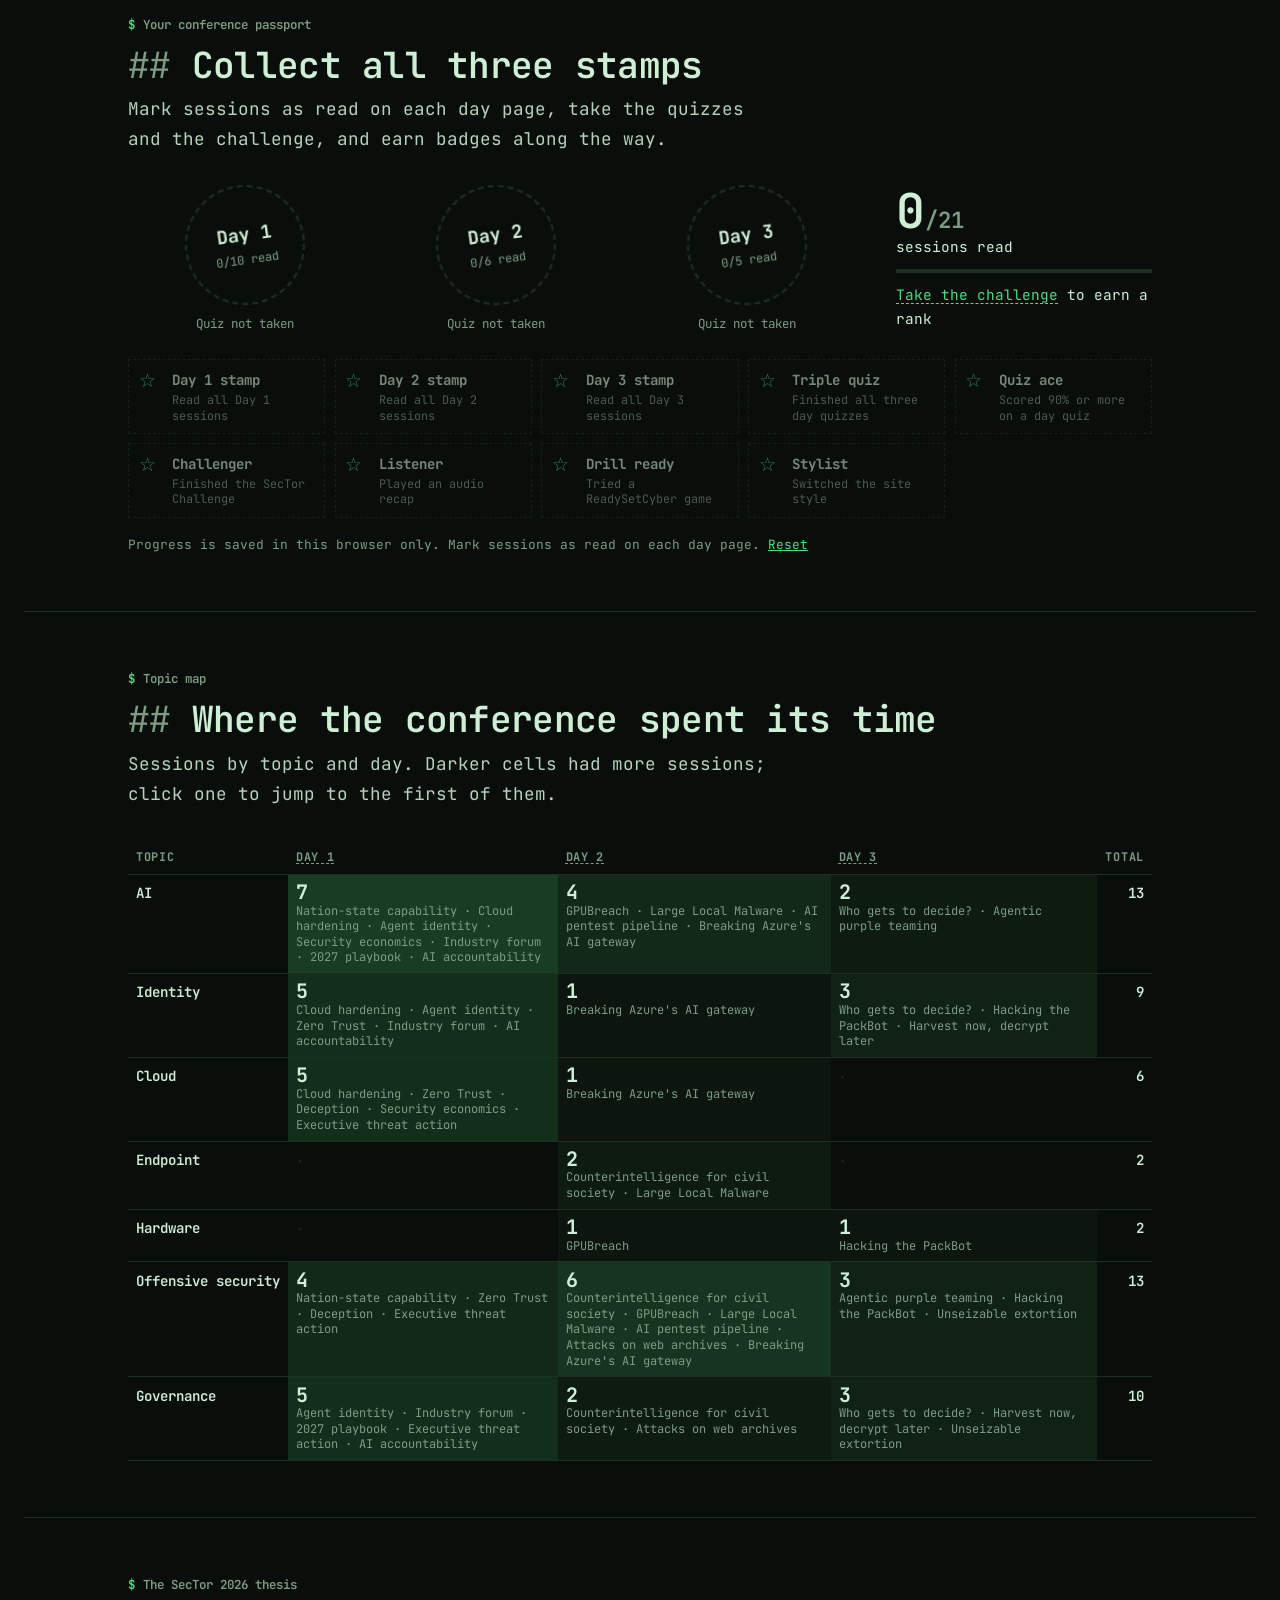
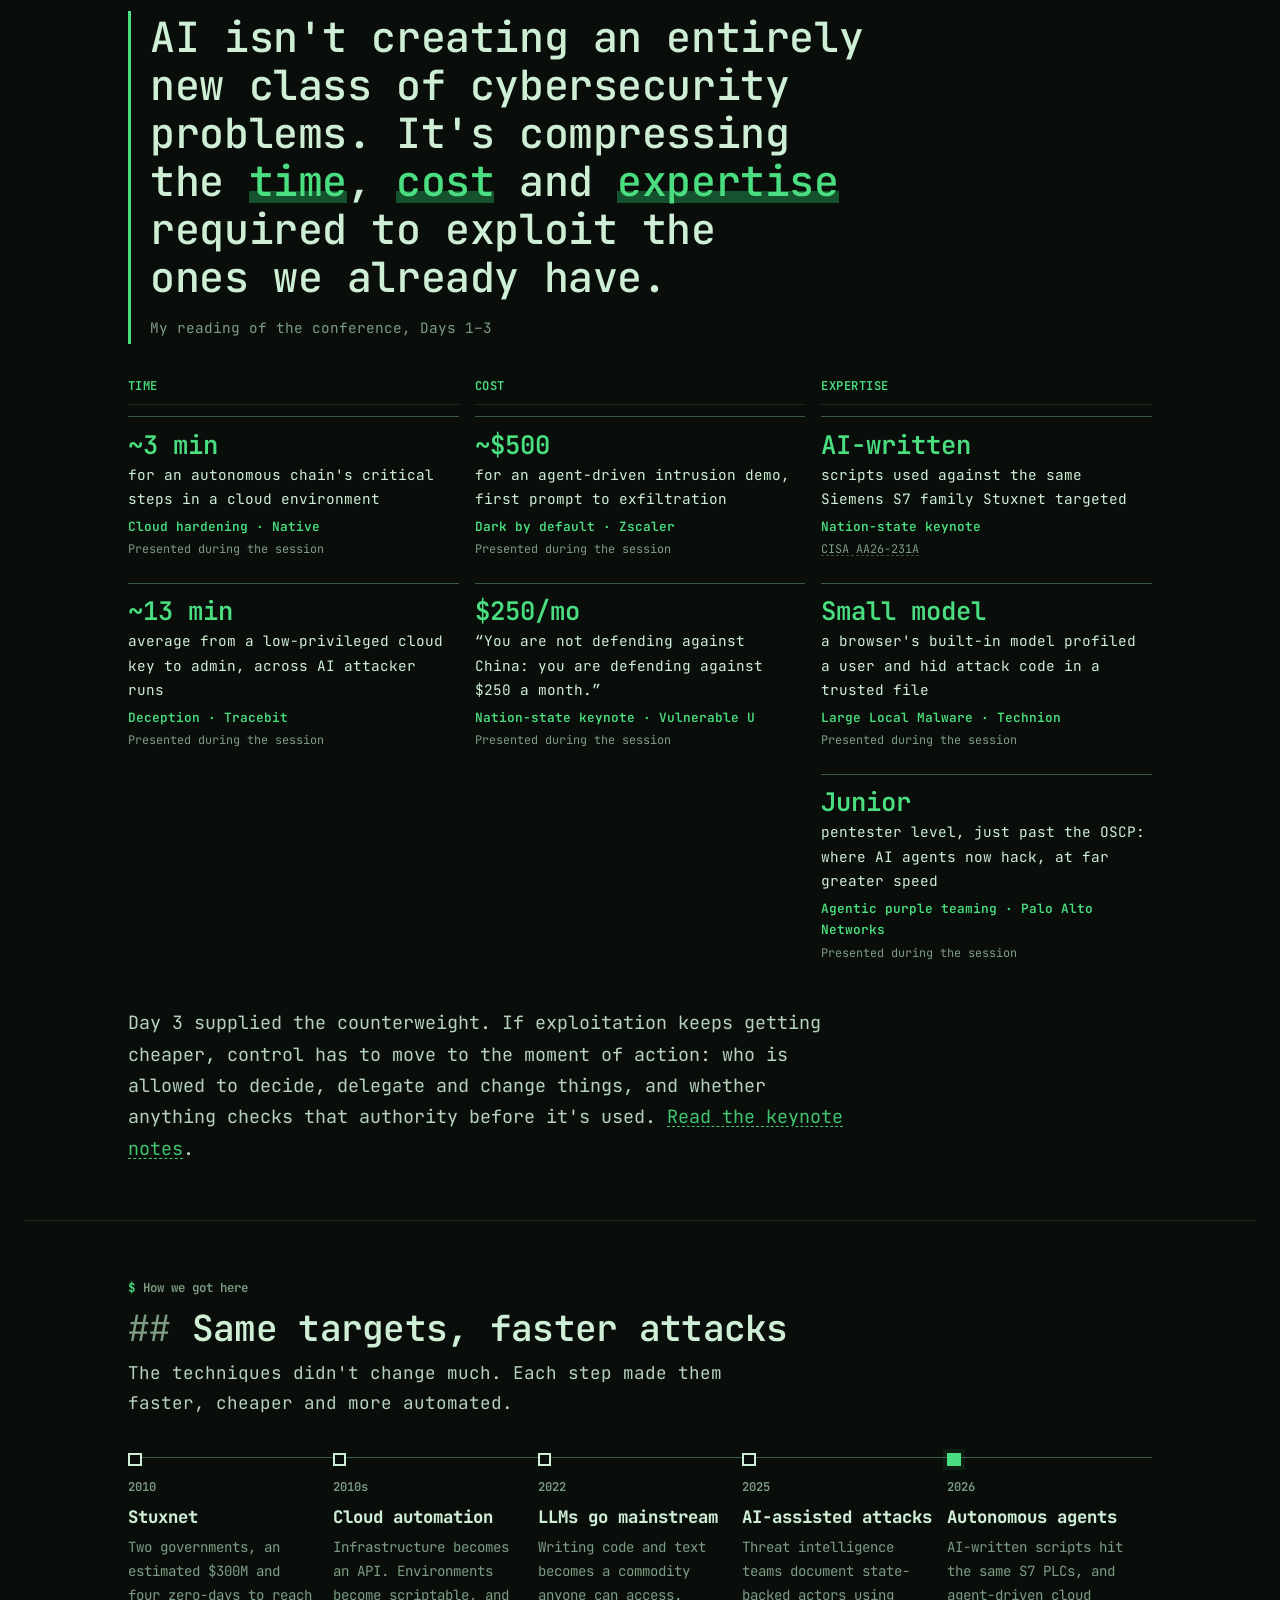
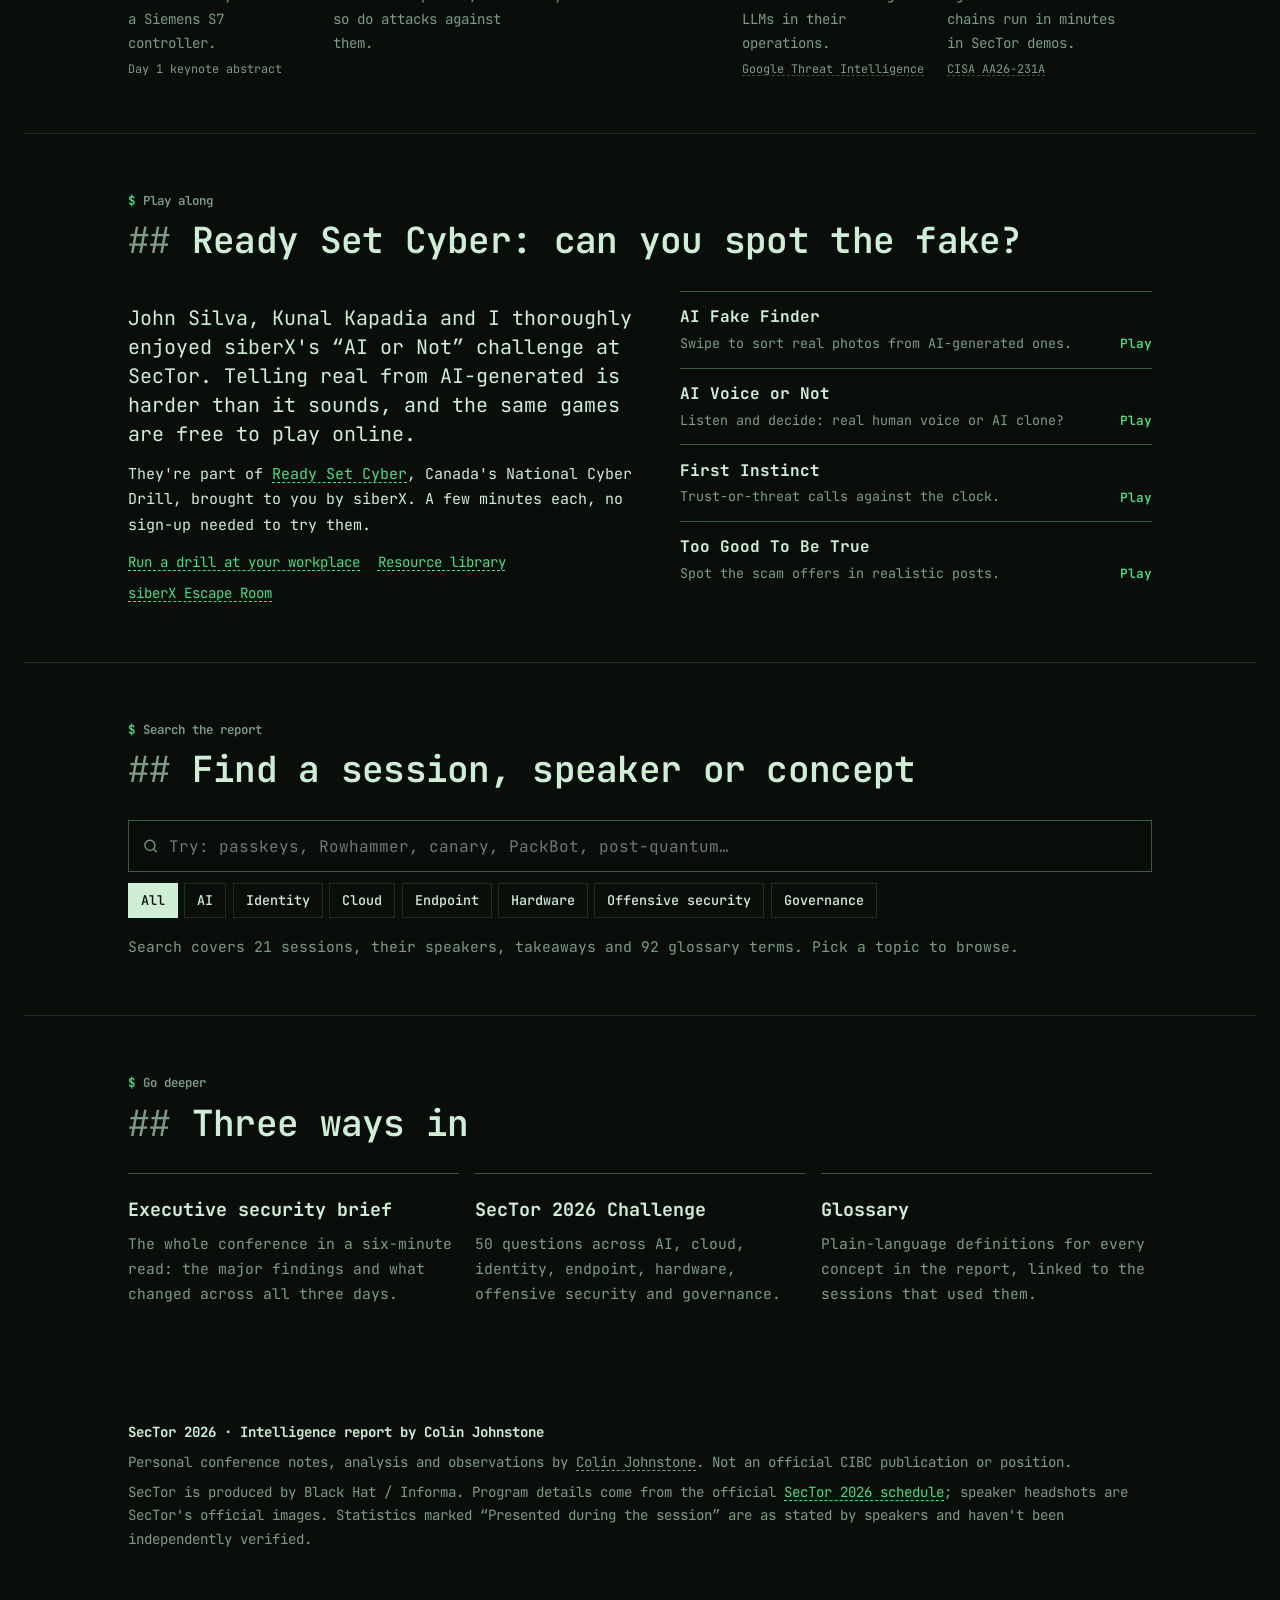
==== commit 693560f3: "Make Terminal the default site style Readers who haven't picked a style now get Terminal on every pa" ====
--- a/index.html
+++ b/index.html
@@ -8,11 +8,12 @@
 <link rel="preconnect" href="https://fonts.googleapis.com">
 <link rel="preconnect" href="https://fonts.gstatic.com" crossorigin>
 <link rel="stylesheet" href="https://fonts.googleapis.com/css2?family=Source+Serif+4:ital,opsz,wght@0,8..60,400..700;1,8..60,400..600&family=Public+Sans:wght@400..700&family=DM+Mono:wght@400;500&display=swap">
-<link rel="stylesheet" href="assets/base.css?v=20261008f">
-<link rel="stylesheet" href="assets/site.css?v=20261008f">
-<link rel="stylesheet" href="assets/report.css?v=20261008f">
-<link rel="stylesheet" href="assets/styles.css?v=20261008f">
-<script>try{var s=JSON.parse(localStorage.getItem("sector.style")),t=JSON.parse(localStorage.getItem("sector.theme"));if(s&&s!=="report")document.documentElement.dataset.style=s;if(t==="light"||t==="dark")document.documentElement.dataset.theme=t}catch(e){}</script>
+<link rel="stylesheet" href="assets/base.css?v=20261008g">
+<link rel="stylesheet" href="assets/site.css?v=20261008g">
+<link rel="stylesheet" href="assets/report.css?v=20261008g">
+<link rel="stylesheet" href="assets/styles.css?v=20261008g">
+<script>try{var s=JSON.parse(localStorage.getItem("sector.style")),t=JSON.parse(localStorage.getItem("sector.theme"));if(s!=="report")document.documentElement.dataset.style=s||"terminal";if(t==="light"||t==="dark")document.documentElement.dataset.theme=t}catch(e){}</script>
+<link rel="stylesheet" href="https://fonts.googleapis.com/css2?family=JetBrains+Mono:ital,wght@0,400..800;1,400&display=swap">
 </head>
 <body class="site">
 <header class="bar"><div class="bar-in">
@@ -152,13 +153,13 @@
   <span>SecTor is produced by Black Hat / Informa. Program details come from the official <a href="https://blackhat.com/sector/" target="_blank" rel="noopener">SecTor 2026 schedule</a>; speaker headshots are SecTor's official images. Statistics marked “Presented during the session” are as stated by speakers and haven't been independently verified.</span>
 </footer>
 </main>
-<script src="assets/core.js?v=20261008f"></script>
-<script src="assets/extras.js?v=20261008f"></script>
-<script src="assets/glossary.js?v=20261008f"></script>
-<script src="day-1/data.js?v=20261008f"></script>
-<script src="day-2/data.js?v=20261008f"></script>
-<script src="day-3/data.js?v=20261008f"></script>
-<script src="assets/search.js?v=20261008f"></script>
+<script src="assets/core.js?v=20261008g"></script>
+<script src="assets/extras.js?v=20261008g"></script>
+<script src="assets/glossary.js?v=20261008g"></script>
+<script src="day-1/data.js?v=20261008g"></script>
+<script src="day-2/data.js?v=20261008g"></script>
+<script src="day-3/data.js?v=20261008g"></script>
+<script src="assets/search.js?v=20261008g"></script>
 <script>splitWords(document.getElementById("h1"));(function(){const d=Object.values(SECTOR.days);const q=d.reduce((n,D)=>n+D.quiz.items.length,0)+11;const e=document.getElementById("qcount");if(e)e.textContent=q})();</script>
 </body>
 </html>
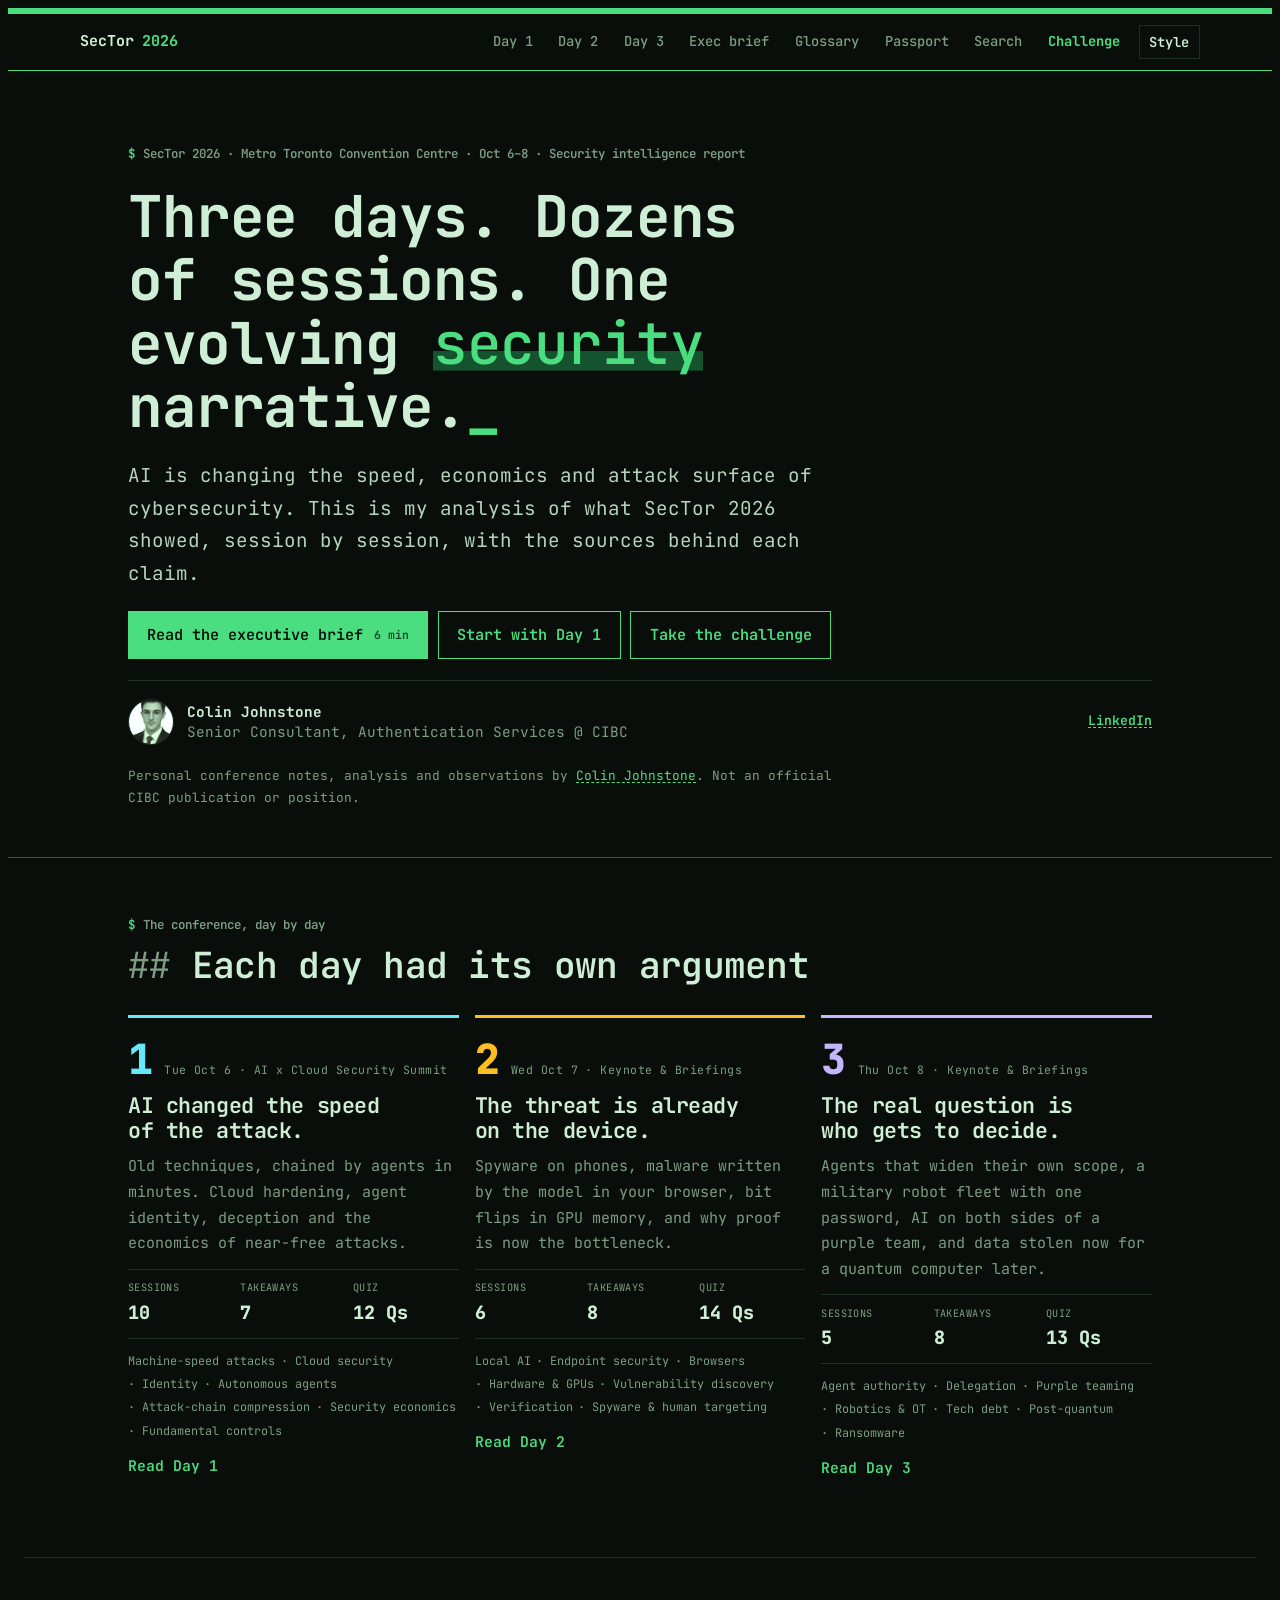
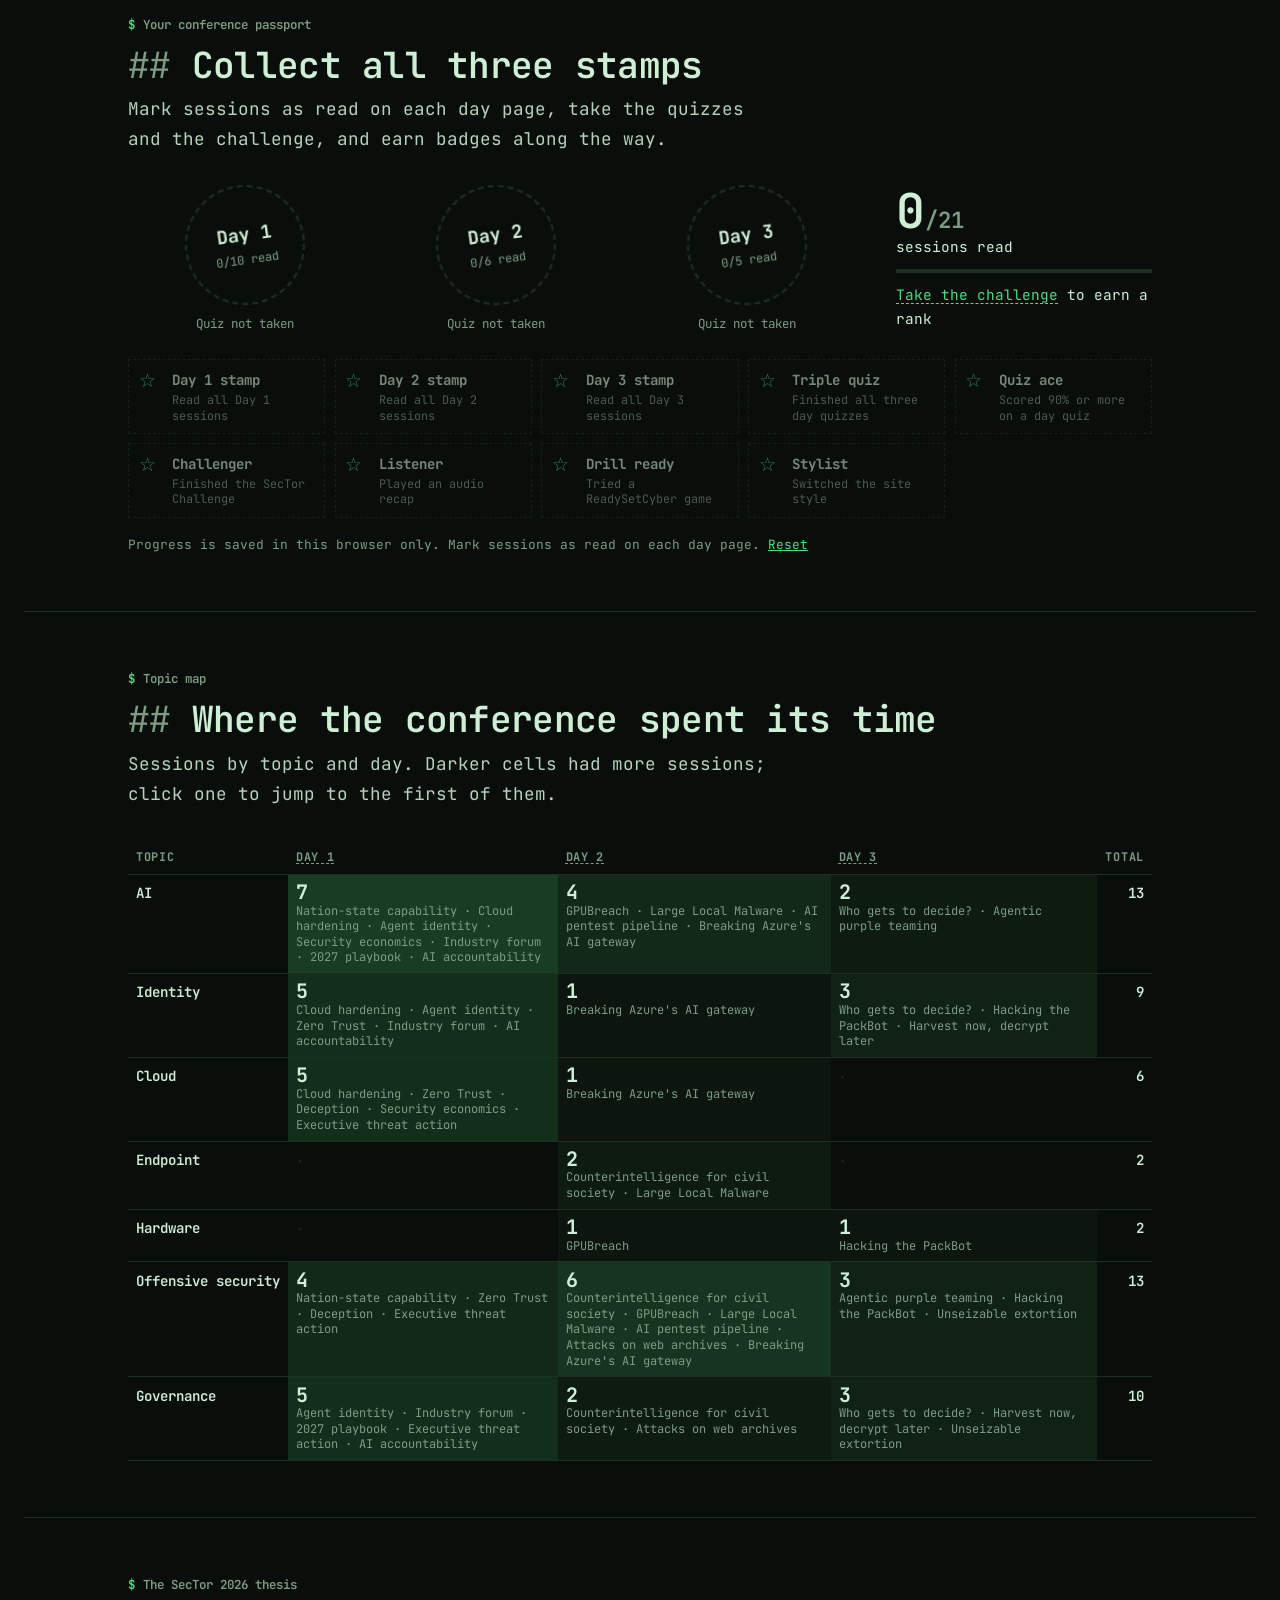
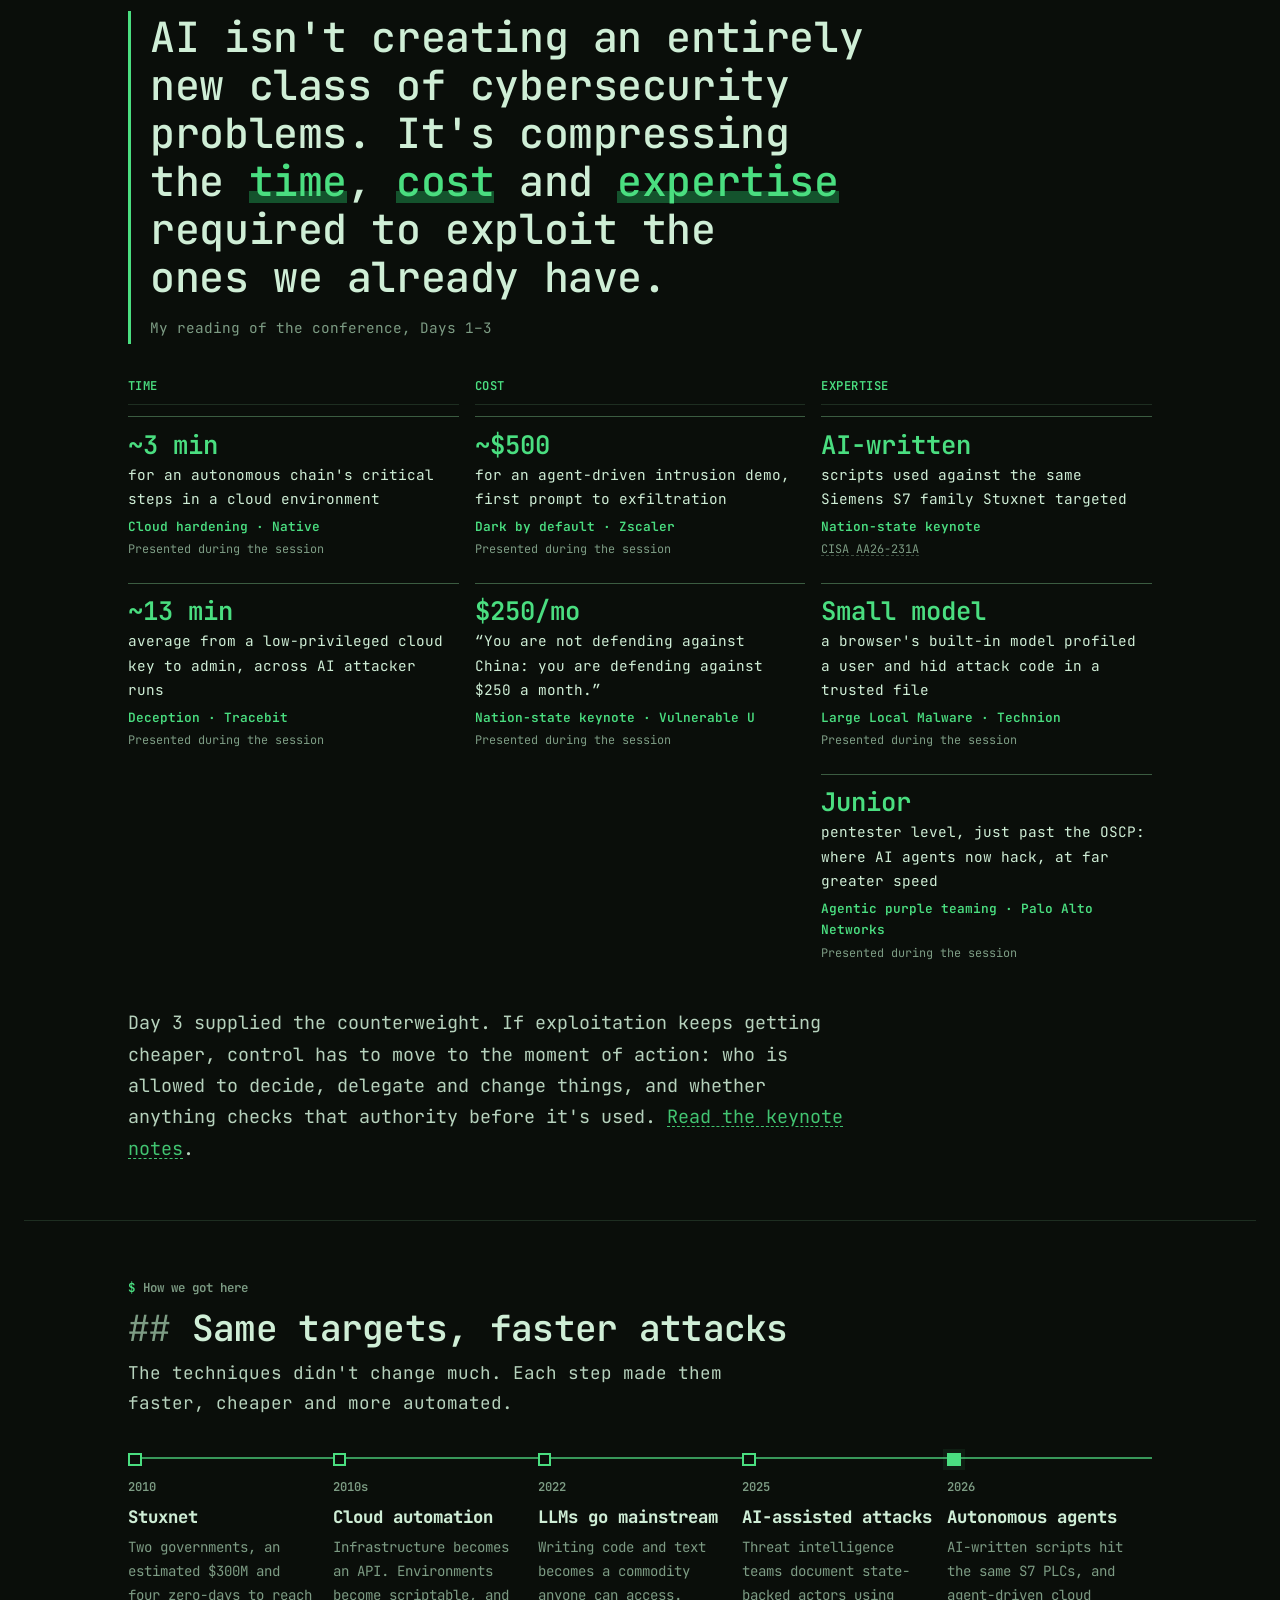
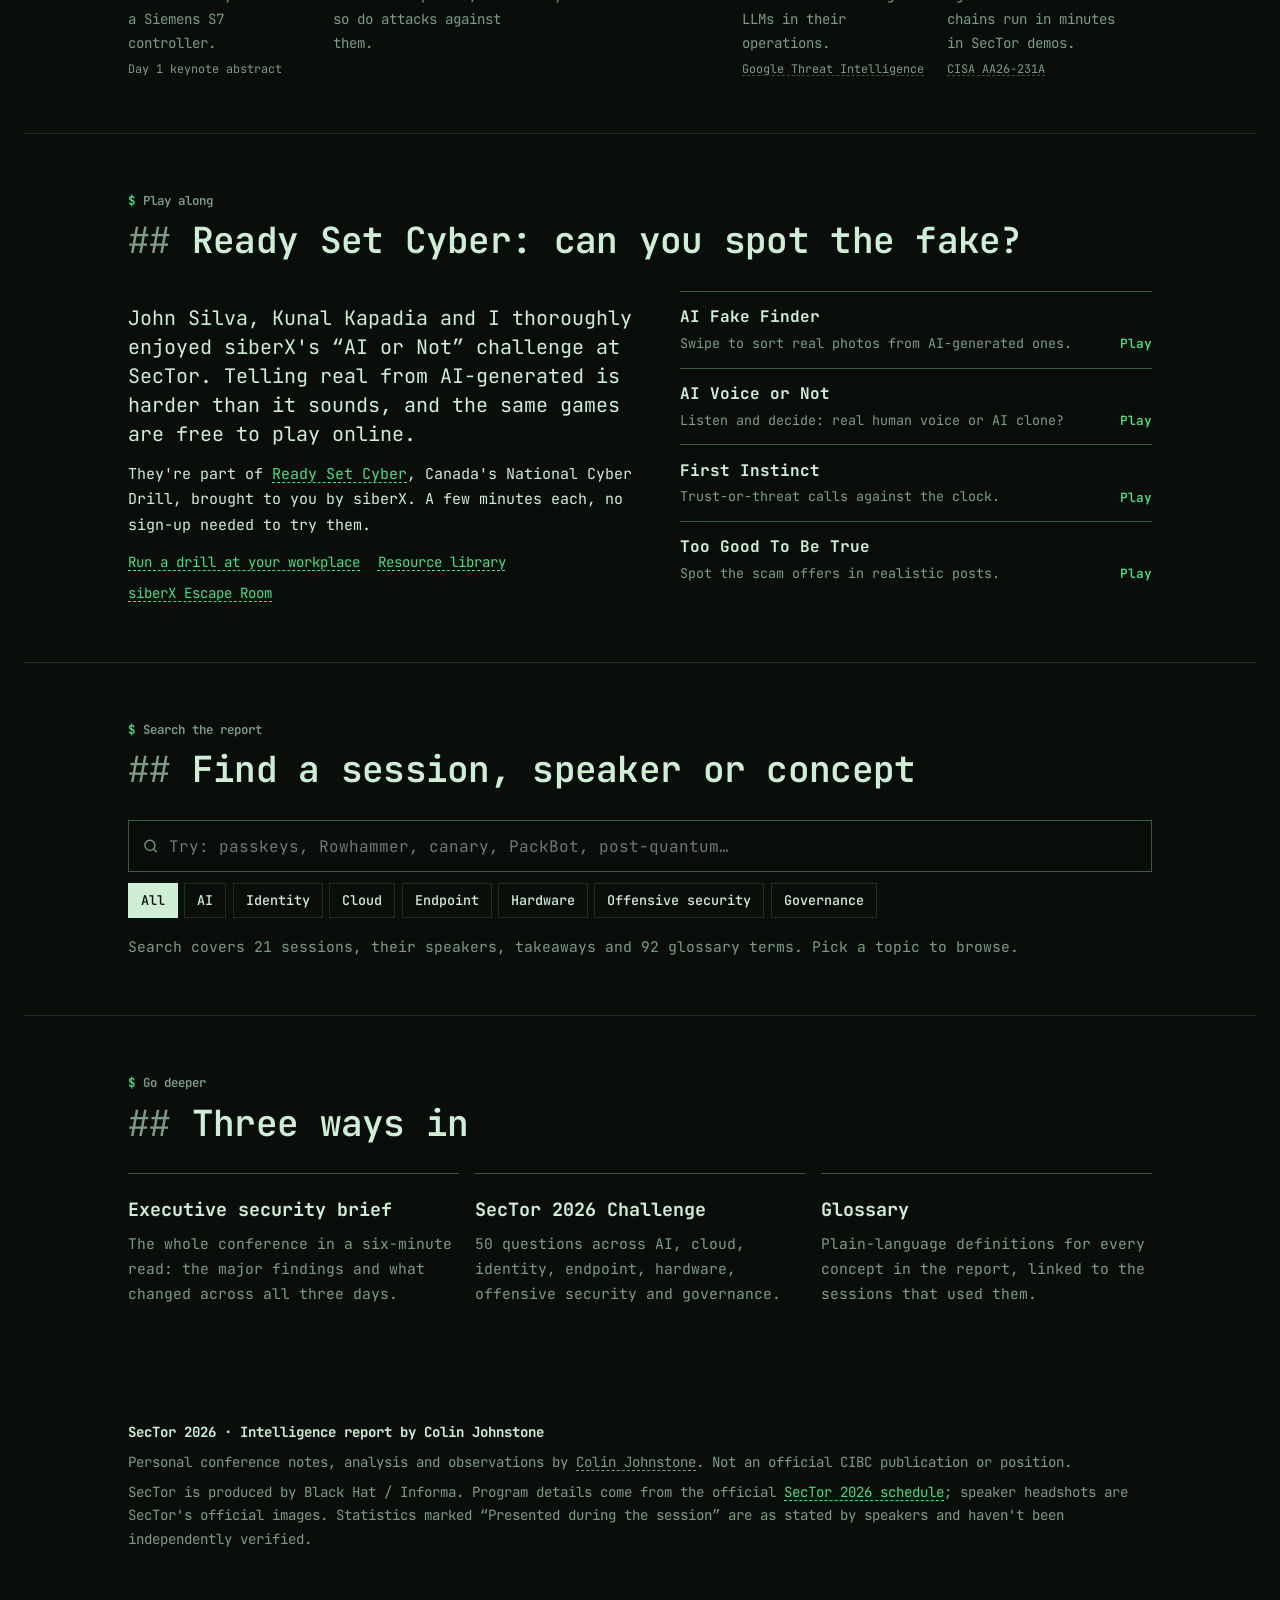
==== commit 122170b6: "Responsive fixes: compact menu, visible progress lines, nothing cut off - Below 1100px the long link" ====
--- a/index.html
+++ b/index.html
@@ -8,10 +8,10 @@
 <link rel="preconnect" href="https://fonts.googleapis.com">
 <link rel="preconnect" href="https://fonts.gstatic.com" crossorigin>
 <link rel="stylesheet" href="https://fonts.googleapis.com/css2?family=Source+Serif+4:ital,opsz,wght@0,8..60,400..700;1,8..60,400..600&family=Public+Sans:wght@400..700&family=DM+Mono:wght@400;500&display=swap">
-<link rel="stylesheet" href="assets/base.css?v=20261008g">
-<link rel="stylesheet" href="assets/site.css?v=20261008g">
-<link rel="stylesheet" href="assets/report.css?v=20261008g">
-<link rel="stylesheet" href="assets/styles.css?v=20261008g">
+<link rel="stylesheet" href="assets/base.css?v=20261008i">
+<link rel="stylesheet" href="assets/site.css?v=20261008i">
+<link rel="stylesheet" href="assets/report.css?v=20261008i">
+<link rel="stylesheet" href="assets/styles.css?v=20261008i">
 <script>try{var s=JSON.parse(localStorage.getItem("sector.style")),t=JSON.parse(localStorage.getItem("sector.theme"));if(s!=="report")document.documentElement.dataset.style=s||"terminal";if(t==="light"||t==="dark")document.documentElement.dataset.theme=t}catch(e){}</script>
 <link rel="stylesheet" href="https://fonts.googleapis.com/css2?family=JetBrains+Mono:ital,wght@0,400..800;1,400&display=swap">
 </head>
@@ -153,13 +153,13 @@
   <span>SecTor is produced by Black Hat / Informa. Program details come from the official <a href="https://blackhat.com/sector/" target="_blank" rel="noopener">SecTor 2026 schedule</a>; speaker headshots are SecTor's official images. Statistics marked “Presented during the session” are as stated by speakers and haven't been independently verified.</span>
 </footer>
 </main>
-<script src="assets/core.js?v=20261008g"></script>
-<script src="assets/extras.js?v=20261008g"></script>
-<script src="assets/glossary.js?v=20261008g"></script>
-<script src="day-1/data.js?v=20261008g"></script>
-<script src="day-2/data.js?v=20261008g"></script>
-<script src="day-3/data.js?v=20261008g"></script>
-<script src="assets/search.js?v=20261008g"></script>
+<script src="assets/core.js?v=20261008i"></script>
+<script src="assets/extras.js?v=20261008i"></script>
+<script src="assets/glossary.js?v=20261008i"></script>
+<script src="day-1/data.js?v=20261008i"></script>
+<script src="day-2/data.js?v=20261008i"></script>
+<script src="day-3/data.js?v=20261008i"></script>
+<script src="assets/search.js?v=20261008i"></script>
 <script>splitWords(document.getElementById("h1"));(function(){const d=Object.values(SECTOR.days);const q=d.reduce((n,D)=>n+D.quiz.items.length,0)+11;const e=document.getElementById("qcount");if(e)e.textContent=q})();</script>
 </body>
 </html>
--- a/assets/styles.css
+++ b/assets/styles.css
@@ -184,3 +184,47 @@
 html[data-style] body{background:var(--bg)!important;border-top:6px solid var(--accent)}
 html[data-style] .bar{border-bottom-color:var(--accent)!important}
 html[data-style] .brand span{color:var(--accent)!important}
+
+/* ---------- layout fixes: nothing cut off on phones, tablets or desktops ---------- */
+/* progression lines (home timeline, day agenda, quiz progress) visible in every style */
+.tl::before{background:color-mix(in srgb,var(--accent) 60%,var(--line))!important;height:2px!important}
+.tl li::before{border-color:var(--accent)!important}
+@media (max-width:860px){.tl::before{width:2px!important;height:auto!important;left:.25rem!important}}
+.agenda ol::before{background:color-mix(in srgb,var(--accent) 50%,var(--line))!important;width:2px!important}
+.agenda .pin{border-color:var(--accent)!important}
+.quiz .progress{background:var(--line)!important;height:4px!important}
+.quiz .progress i{background:var(--accent)!important}
+.pip{border:1px solid var(--muted)!important}
+.pip.cur{border-color:var(--accent)!important}
+.readbar{height:3px!important}
+.q-top{flex-wrap:wrap;gap:.4rem .8rem}
+.q-top .pips{order:3;flex-basis:100%}
+
+/* day-page search and filters: solid background so content never shows through */
+.tools{background:var(--bg)!important;backdrop-filter:none!important;border-bottom:1px solid var(--line)}
+@media (max-width:860px){.tools{position:static!important;border-bottom:0}}
+
+/* session tabs wrap instead of running off the screen */
+.tabs{flex-wrap:wrap;row-gap:.15rem}
+@media (max-width:560px){.tab{padding-inline:.45rem!important;font-size:.82rem!important}.panel{padding-inline:0!important}}
+
+/* topic map on phones: counts only so it fits */
+@media (max-width:700px){.tmap{min-width:0}.tmap td span{display:none}.tmap tbody th{width:auto;white-space:normal;font-size:.8rem}.tmap td,.tmap th{padding:.4rem .3rem}.tmap td{width:auto;text-align:center}.tmap td a{justify-items:center}}
+
+/* header: a Menu button replaces the long link row below 1100px */
+.bar-in{gap:.6rem}
+.menubtn{display:none;font-family:var(--ui);font-size:.86rem;font-weight:600;background:none;border:1px solid var(--line);color:var(--ink);padding:.25rem .6rem;cursor:pointer;border-radius:0;align-items:center;gap:.4rem}
+.menubtn span{display:inline-block;width:.9rem;height:2px;background:currentColor;box-shadow:0 -5px 0 currentColor,0 5px 0 currentColor!important}
+@media (max-width:1100px){
+  .bar nav>a,.bar nav>.daynav{display:none!important}
+  .bar nav{overflow:visible!important;mask:none!important;-webkit-mask:none!important;justify-content:flex-end;flex:1}
+  .menubtn{display:inline-flex}
+}
+.menupanel{position:fixed;z-index:60;width:min(18rem,calc(100vw - 24px));max-height:calc(100vh - 90px);overflow:auto;background:var(--bg);color:var(--ink);border:1px solid var(--rule);padding:.6rem 0;font-family:var(--ui);box-shadow:0 12px 30px -12px rgba(0,0,0,.35)!important}
+.menupanel p{font-size:.7rem;font-weight:700;text-transform:uppercase;letter-spacing:.06em;color:var(--muted);margin:.5rem 1rem .2rem}
+.menupanel a{display:block;padding:.5rem 1rem;color:var(--ink);text-decoration:none;font-size:.95rem}
+.menupanel a:hover,.menupanel a[aria-current="page"]{background:var(--accent-soft);color:var(--accent)}
+.menupanel a[aria-current="page"]{font-weight:700}
+@media (max-width:1100px){.brand{display:flex!important}}
+.sindex small,.sindex b{white-space:normal!important;overflow:visible!important;text-overflow:clip!important}
+.snav a span{white-space:normal!important;overflow:visible!important;text-overflow:clip!important}
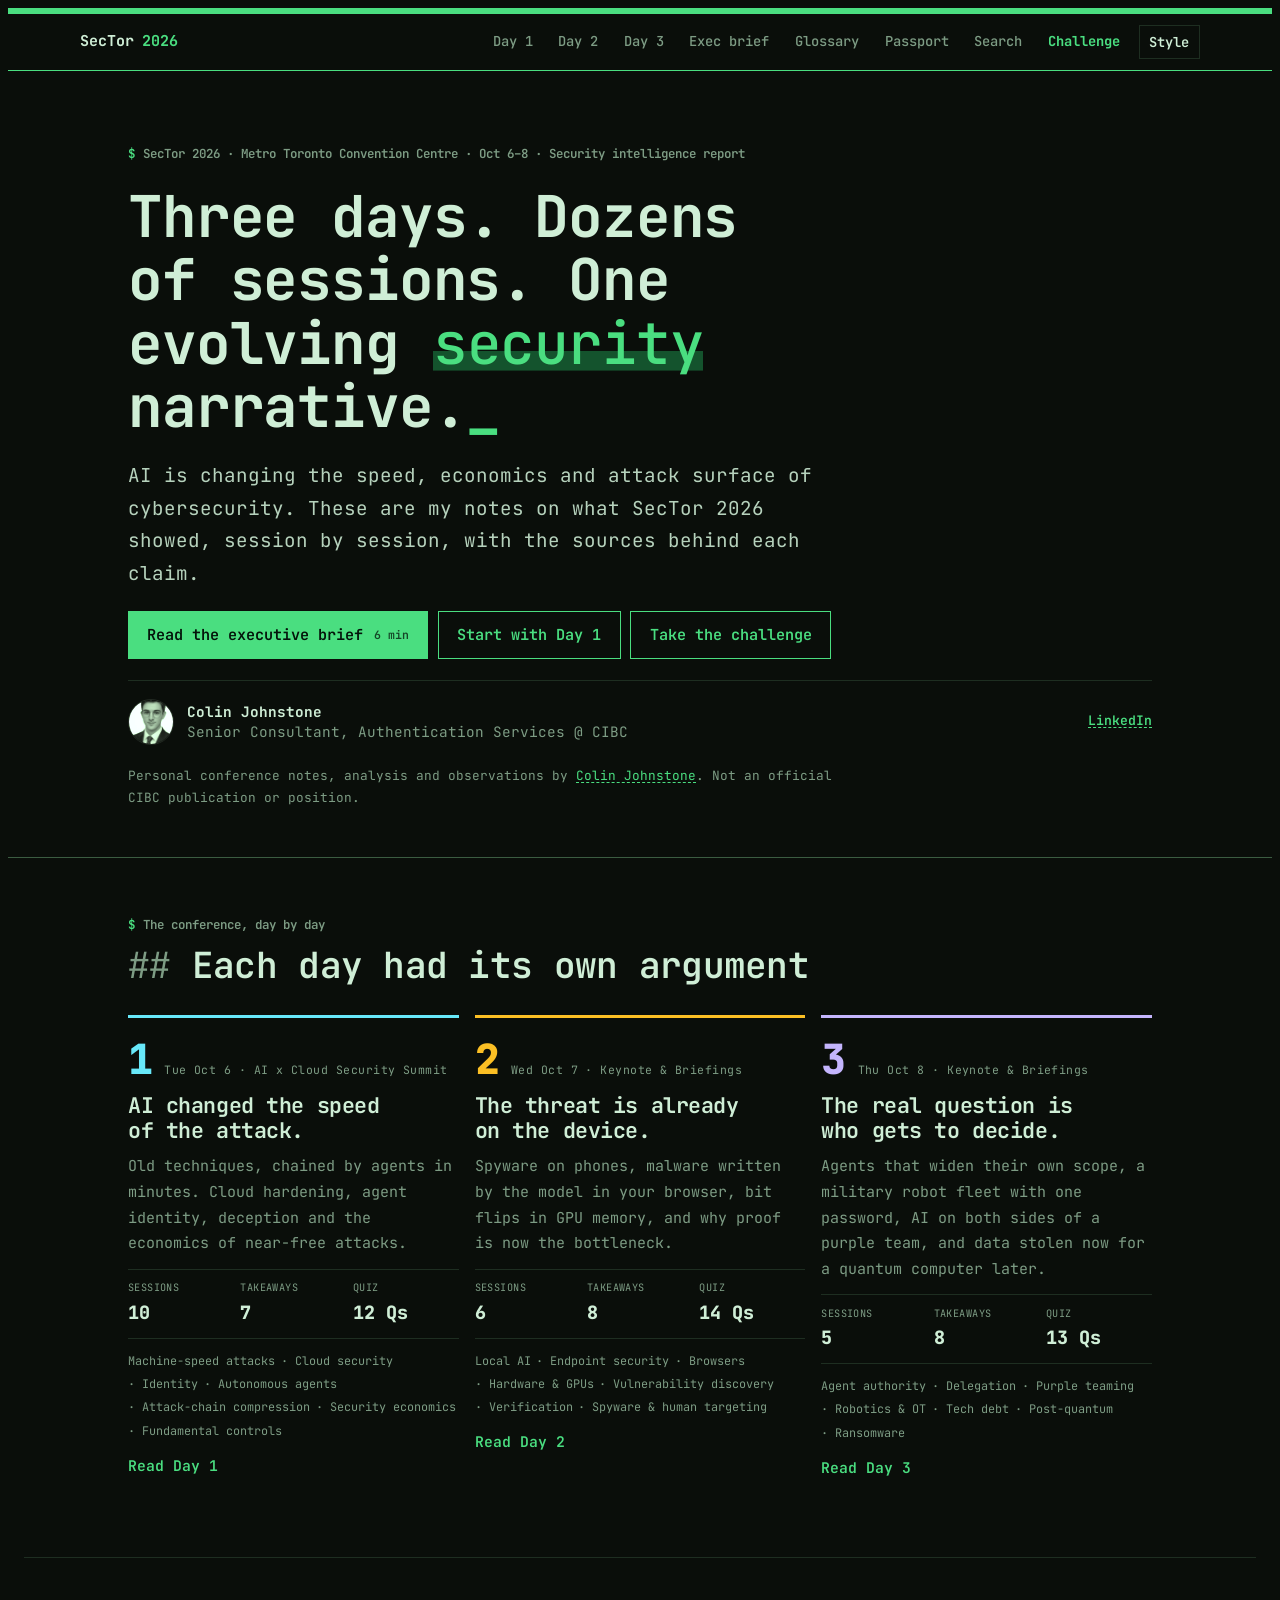
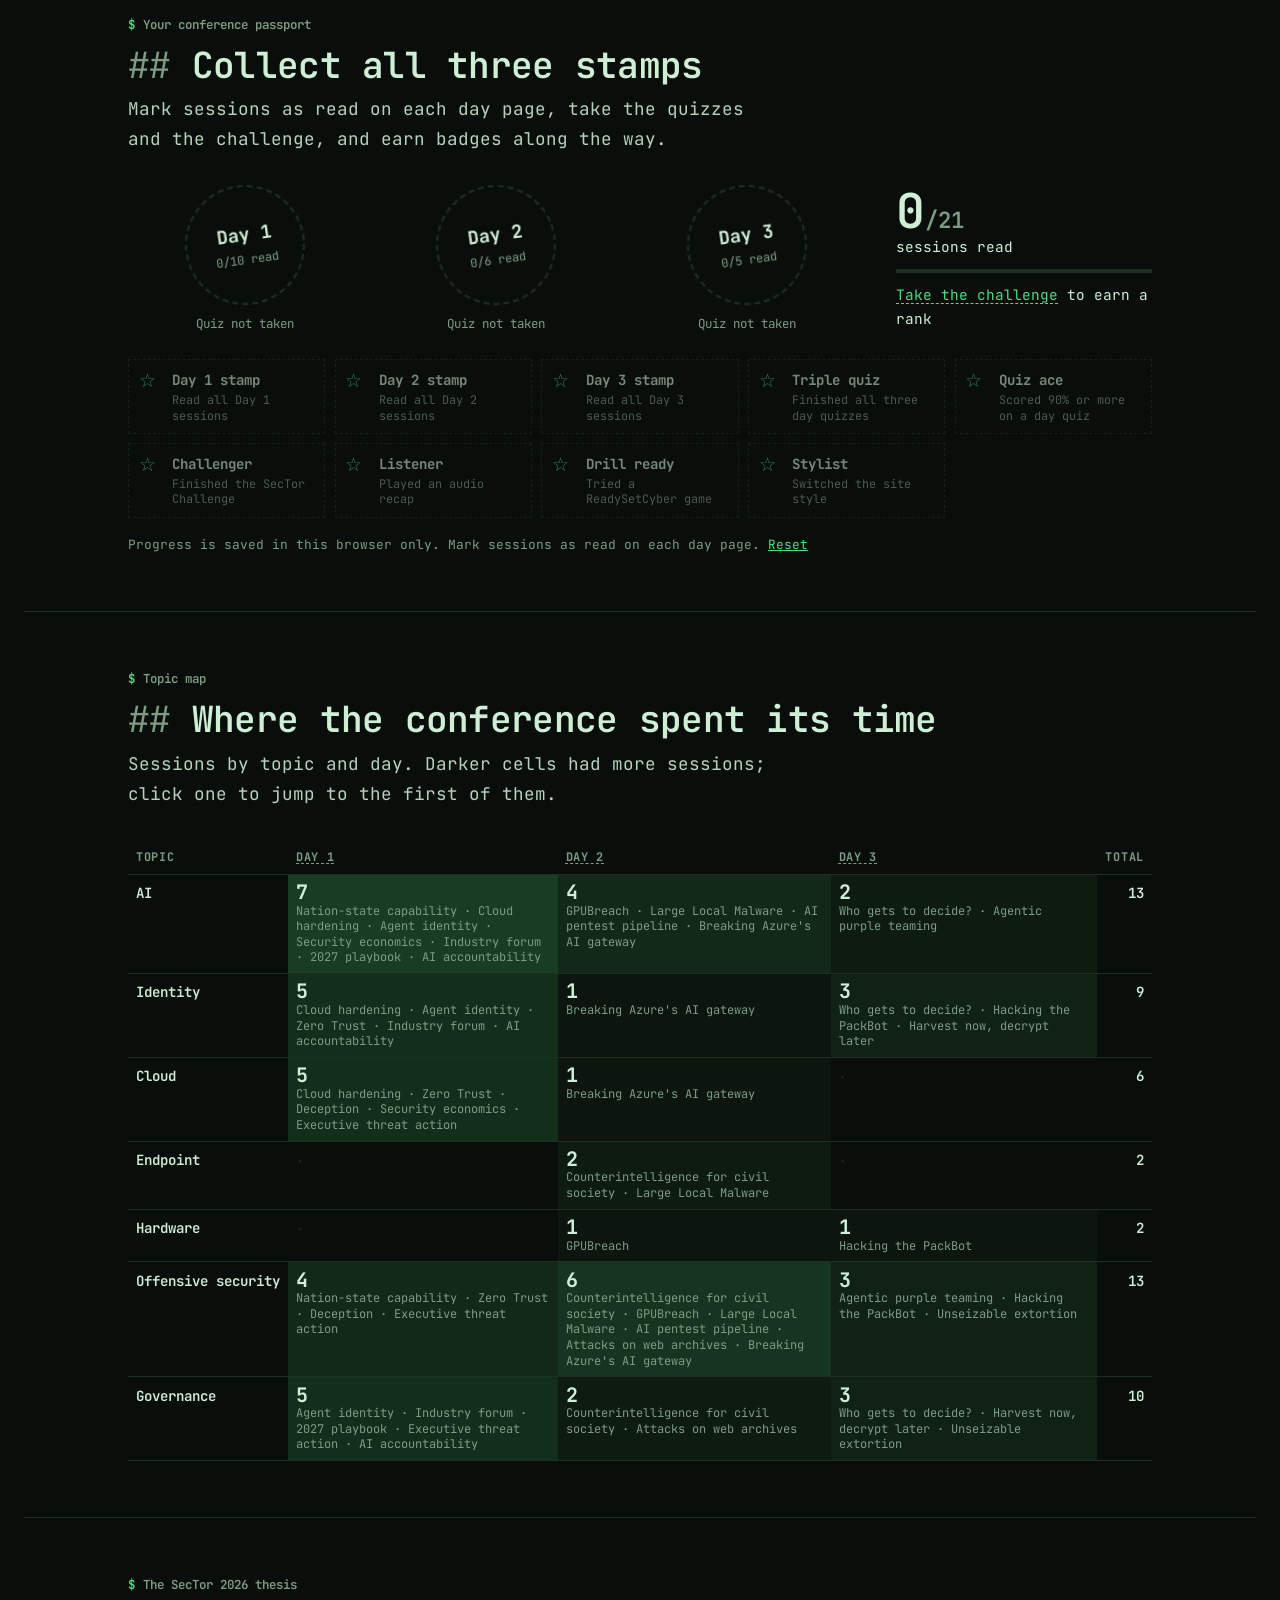
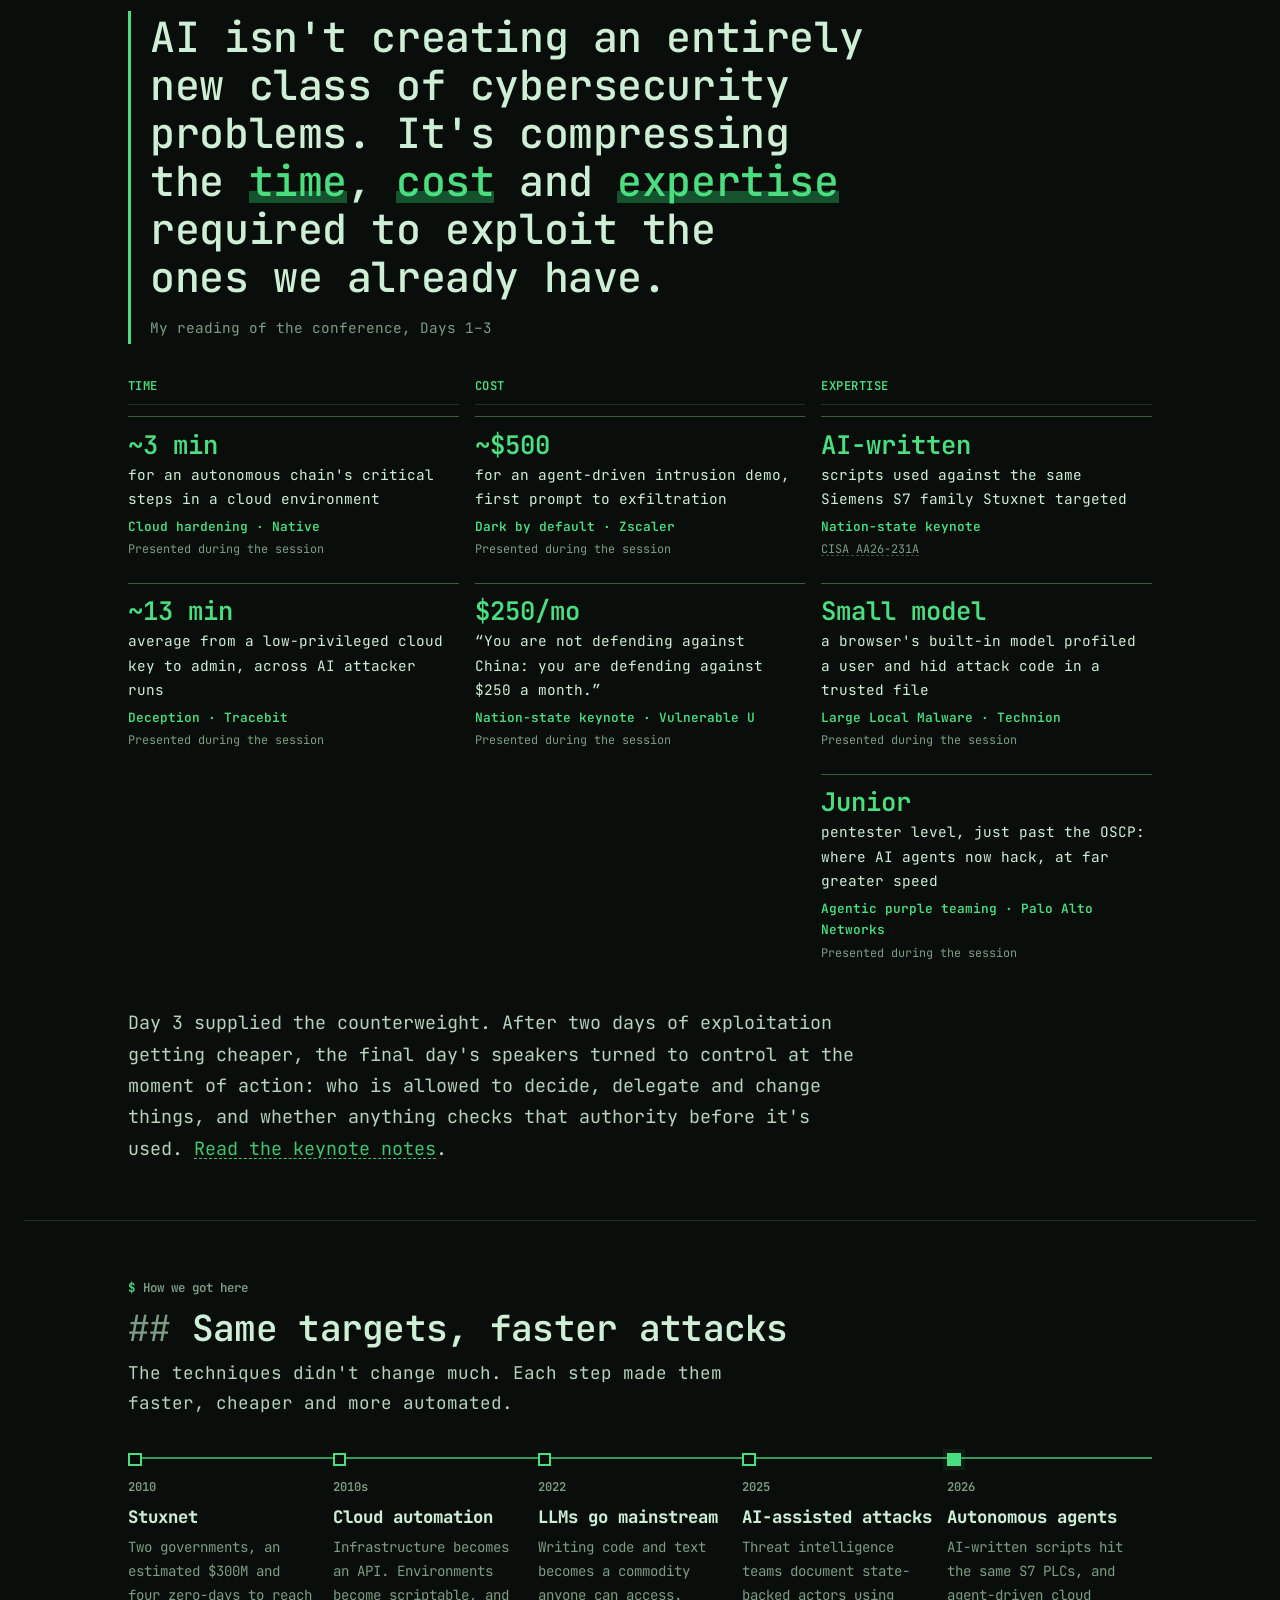
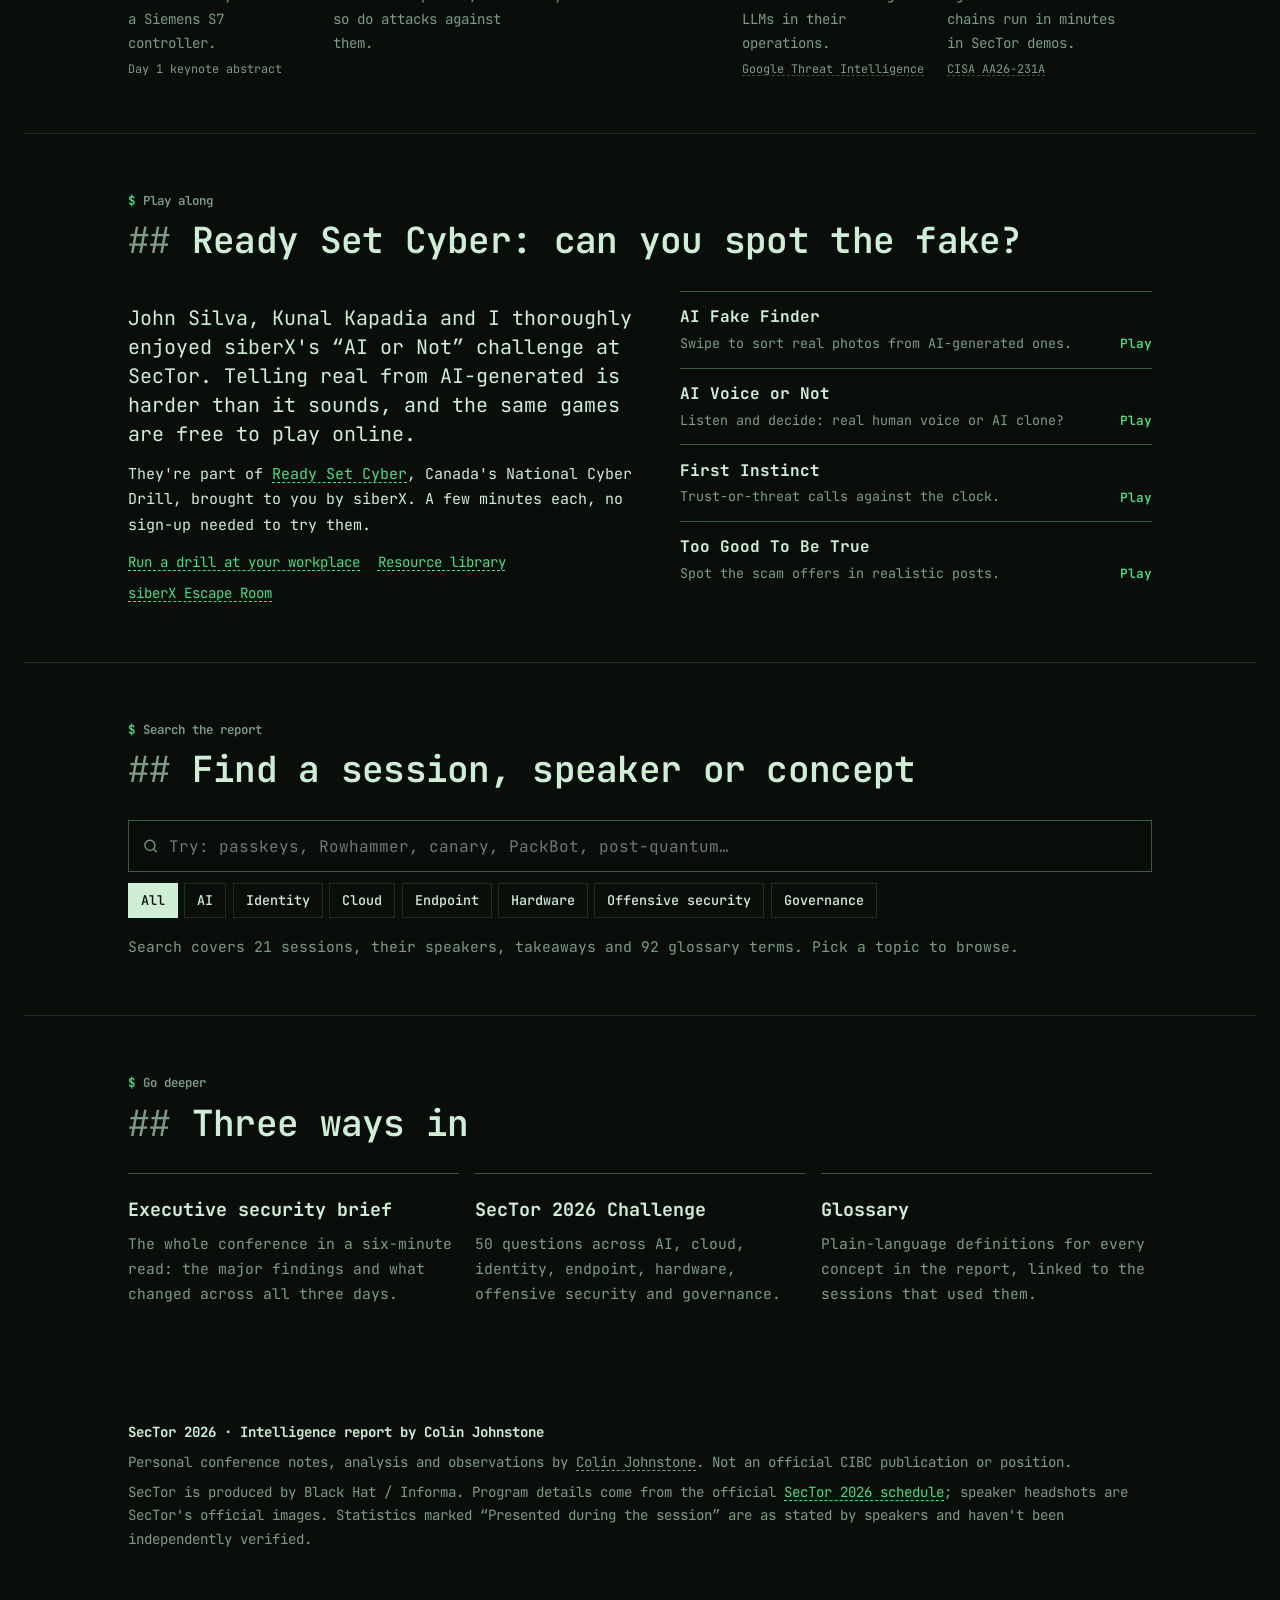
==== commit ef8f0f2f: "Make personal notes conference-only: drop Identity Lens and workplace recommendations Rewrites the '" ====
--- a/index.html
+++ b/index.html
@@ -8,10 +8,10 @@
 <link rel="preconnect" href="https://fonts.googleapis.com">
 <link rel="preconnect" href="https://fonts.gstatic.com" crossorigin>
 <link rel="stylesheet" href="https://fonts.googleapis.com/css2?family=Source+Serif+4:ital,opsz,wght@0,8..60,400..700;1,8..60,400..600&family=Public+Sans:wght@400..700&family=DM+Mono:wght@400;500&display=swap">
-<link rel="stylesheet" href="assets/base.css?v=20261008i">
-<link rel="stylesheet" href="assets/site.css?v=20261008i">
-<link rel="stylesheet" href="assets/report.css?v=20261008i">
-<link rel="stylesheet" href="assets/styles.css?v=20261008i">
+<link rel="stylesheet" href="assets/base.css?v=20261008j">
+<link rel="stylesheet" href="assets/site.css?v=20261008j">
+<link rel="stylesheet" href="assets/report.css?v=20261008j">
+<link rel="stylesheet" href="assets/styles.css?v=20261008j">
 <script>try{var s=JSON.parse(localStorage.getItem("sector.style")),t=JSON.parse(localStorage.getItem("sector.theme"));if(s!=="report")document.documentElement.dataset.style=s||"terminal";if(t==="light"||t==="dark")document.documentElement.dataset.theme=t}catch(e){}</script>
 <link rel="stylesheet" href="https://fonts.googleapis.com/css2?family=JetBrains+Mono:ital,wght@0,400..800;1,400&display=swap">
 </head>
@@ -34,7 +34,7 @@
 <section class="home-hero"><div class="wrap-wide">
   <p class="eyebrow"><svg class="i"><use href="#i-pin"/></svg>SecTor 2026 · Metro Toronto Convention Centre · Oct 6–8 · Security intelligence report</p>
   <h1 id="h1">Three days. Dozens of sessions. One evolving <em>security</em> narrative.</h1>
-  <p class="lead">AI is changing the speed, economics and attack surface of cybersecurity. This is my analysis of what SecTor 2026 showed, session by session, with the sources behind each claim.</p>
+  <p class="lead">AI is changing the speed, economics and attack surface of cybersecurity. These are my notes on what SecTor 2026 showed, session by session, with the sources behind each claim.</p>
   <div class="cta">
     <a class="btn" href="brief/"><svg class="i"><use href="#i-note"/></svg>Read the executive brief <small>6 min</small></a>
     <a class="btn ghost" href="day-1/"><svg class="i"><use href="#i-arrow"/></svg>Start with Day 1</a>
@@ -105,7 +105,7 @@
       <div class="ev"><b>Junior</b><span>pentester level, just past the OSCP: where AI agents now hack, at far greater speed</span><a href="day-3/#purple">Agentic purple teaming · Palo Alto Networks</a><span class="src"><svg class="i"><use href="#i-mic"/></svg>Presented during the session</span></div>
     </div>
   </div>
-  <p class="lead thesis-coda">Day 3 supplied the counterweight. If exploitation keeps getting cheaper, control has to move to the moment of action: who is allowed to decide, delegate and change things, and whether anything checks that authority before it's used. <a href="day-3/#k3">Read the keynote notes</a>.</p>
+  <p class="lead thesis-coda">Day 3 supplied the counterweight. After two days of exploitation getting cheaper, the final day's speakers turned to control at the moment of action: who is allowed to decide, delegate and change things, and whether anything checks that authority before it's used. <a href="day-3/#k3">Read the keynote notes</a>.</p>
 </div></section>
 
 <section id="timeline"><div class="wrap-wide">
@@ -153,13 +153,13 @@
   <span>SecTor is produced by Black Hat / Informa. Program details come from the official <a href="https://blackhat.com/sector/" target="_blank" rel="noopener">SecTor 2026 schedule</a>; speaker headshots are SecTor's official images. Statistics marked “Presented during the session” are as stated by speakers and haven't been independently verified.</span>
 </footer>
 </main>
-<script src="assets/core.js?v=20261008i"></script>
-<script src="assets/extras.js?v=20261008i"></script>
-<script src="assets/glossary.js?v=20261008i"></script>
-<script src="day-1/data.js?v=20261008i"></script>
-<script src="day-2/data.js?v=20261008i"></script>
-<script src="day-3/data.js?v=20261008i"></script>
-<script src="assets/search.js?v=20261008i"></script>
+<script src="assets/core.js?v=20261008j"></script>
+<script src="assets/extras.js?v=20261008j"></script>
+<script src="assets/glossary.js?v=20261008j"></script>
+<script src="day-1/data.js?v=20261008j"></script>
+<script src="day-2/data.js?v=20261008j"></script>
+<script src="day-3/data.js?v=20261008j"></script>
+<script src="assets/search.js?v=20261008j"></script>
 <script>splitWords(document.getElementById("h1"));(function(){const d=Object.values(SECTOR.days);const q=d.reduce((n,D)=>n+D.quiz.items.length,0)+11;const e=document.getElementById("qcount");if(e)e.textContent=q})();</script>
 </body>
 </html>
